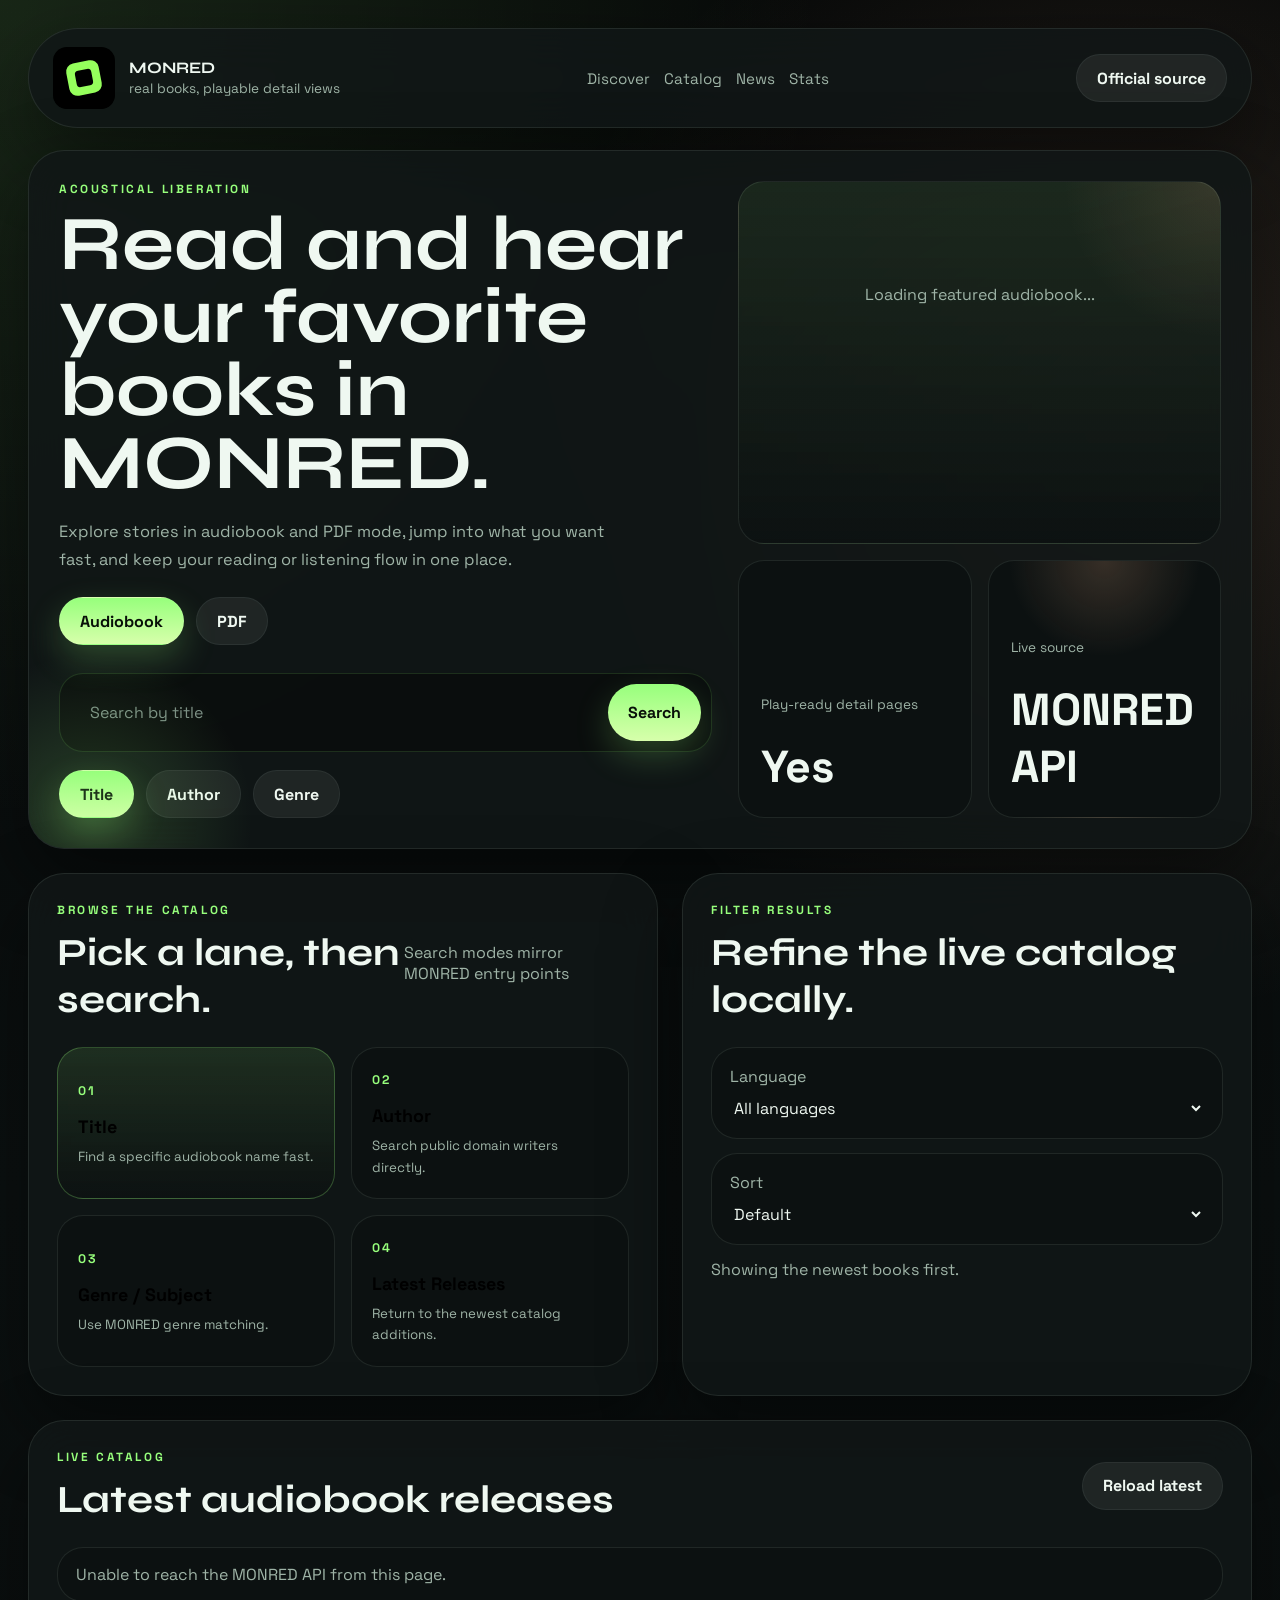
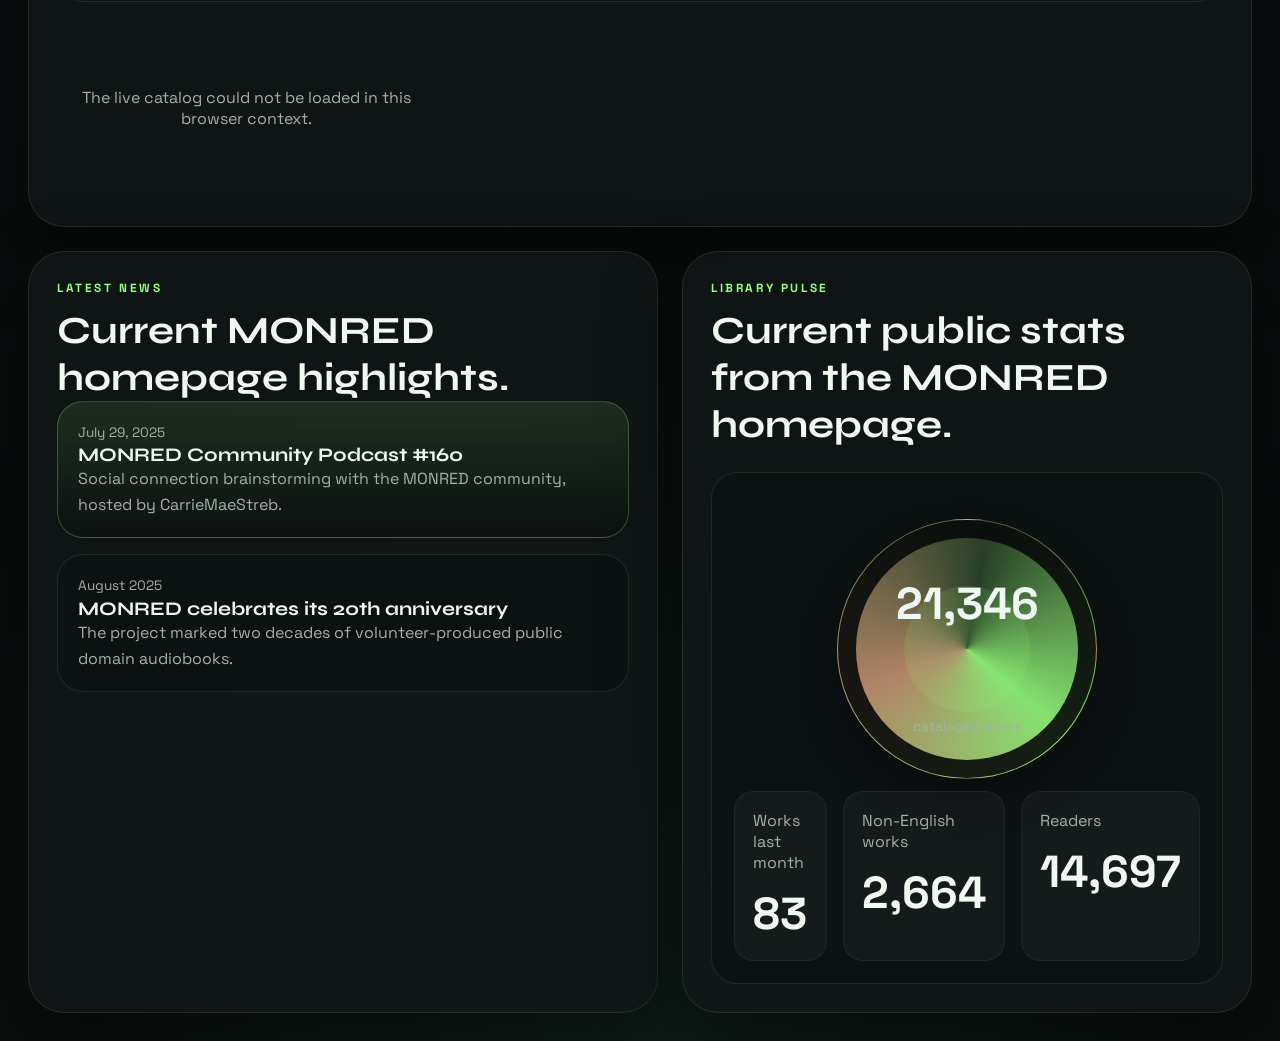
==== MONRED-live.html @ e0dd84db "Add files via upload" ====
<!DOCTYPE html>
<html lang="en">
  <head>
    <meta charset="UTF-8" />
    <meta name="viewport" content="width=device-width, initial-scale=1.0" />
    <title>MONRED</title>
    <meta
      name="description"
      content="A live MONRED web UI with real catalog search, book details, and playable embeds."
    />
    <link rel="preconnect" href="https://fonts.googleapis.com" />
    <link rel="preconnect" href="https://fonts.gstatic.com" crossorigin />
    <link
      href="https://fonts.googleapis.com/css2?family=Space+Grotesk:wght@400;500;700&family=Syne:wght@500;700;800&display=swap"
      rel="stylesheet"
    />
    <link rel="icon" type="image/x-icon" href="./favicon.ico" />
    <link rel="icon" type="image/svg+xml" href="./favicon.svg" />
    <link rel="icon" type="image/png" sizes="96x96" href="./favicon-96x96.png" />
    <link rel="apple-touch-icon" sizes="180x180" href="./apple-touch-icon.png" />
    <link rel="manifest" href="./site.webmanifest" />
    <link rel="stylesheet" href="./MONRED-live.css" />
  </head>
  <body>
    <div class="page-shell">
      <header class="topbar">
        <a class="brand" href="#hero" aria-label="MONRED home">
          <span class="brand-mark">
            <img src="./MONRED-logo.svg" alt="MONRED logo" />
          </span>
          <span>
            <strong>MONRED</strong>
            <small>real books, playable detail views</small>
          </span>
        </a>

        <nav class="main-nav" aria-label="Primary">
          <a href="#discover">Discover</a>
          <a href="#results">Catalog</a>
          <a href="#news">News</a>
          <a href="#stats">Stats</a>
        </nav>

        <div class="topbar-actions">
          <a class="ghost-button" href="https://librivox.org/" target="_blank" rel="noreferrer"
            >Official source</a
          >
        </div>
      </header>

      <main class="app">
        <section class="hero-panel" id="hero">
          <div class="hero-copy">
            <p class="eyebrow">Acoustical Liberation</p>
            <h1>Read and hear your favorite books in MONRED.</h1>
            <p class="hero-text">
              Explore stories in audiobook and PDF mode, jump into what you want fast,
              and keep your reading or listening flow in one place.
            </p>

            <!-- PDF mode toggle -->
            <div class="mode-switcher" id="contentModes" aria-label="Content mode">
              <button class="pill active" data-content-mode="audiobook" type="button">
                Audiobook
              </button>
              <button class="pill" data-content-mode="pdf" type="button">PDF</button>
            </div>

            <!-- PDF search interface -->
            <div class="pdf-search-shell" id="pdfSearchShell" hidden>
              <p class="hero-text pdf-hero-text">
                Search Internet Archive texts and open matching PDFs directly in Readest.
              </p>

              <form class="search-bar" id="pdfSearchForm" role="search">
                <label class="sr-only" for="pdfSearchInput">Search Internet Archive PDFs</label>
                <input
                  id="pdfSearchInput"
                  type="search"
                  placeholder="Search PDF titles"
                  autocomplete="off"
                />
                <button class="primary-button" type="submit">Submit</button>
              </form>

              <div class="filter-pills" id="pdfSearchModes">
                <button class="pill active" data-pdf-mode="title" type="button">Title</button>
                <button class="pill" data-pdf-mode="author" type="button">Author</button>
                <button class="pill" data-pdf-mode="subject" type="button">Subject</button>
              </div>
            </div>

            <form class="search-bar" id="searchForm" role="search">
              <label class="sr-only" for="searchInput">Search MONRED</label>
              <input
                id="searchInput"
                type="search"
                placeholder="Search by title"
                autocomplete="off"
              />
              <button class="primary-button" type="submit">Search</button>
            </form>

            <div class="filter-pills" id="searchModes">
              <button class="pill active" data-mode="title" type="button">Title</button>
              <button class="pill" data-mode="author" type="button">Author</button>
              <button class="pill" data-mode="genre" type="button">Genre</button>
            </div>
          </div>

          <div class="hero-stage">
            <article class="stage-card stage-player" id="featuredCard">
              <div class="loading-state">Loading featured audiobook...</div>
            </article>
            <article class="stage-card mini-stat">
              <p>Play-ready detail pages</p>
              <strong>Yes</strong>
            </article>
            <article class="stage-card mini-stat accent-card">
              <p>Live source</p>
              <strong>MONRED API</strong>
            </article>
          </div>
        </section>

        <section class="dashboard-grid" id="discover">
          <article class="panel">
            <div class="panel-header">
              <div>
                <p class="eyebrow">Browse The Catalog</p>
                <h2>Pick a lane, then search.</h2>
              </div>
              <span class="panel-caption">Search modes mirror MONRED entry points</span>
            </div>

            <div class="browse-grid" id="browseModes">
              <button class="browse-card active" data-mode="title" type="button">
                <span class="browse-key">01</span>
                <strong>Title</strong>
                <small>Find a specific audiobook name fast.</small>
              </button>
              <button class="browse-card" data-mode="author" type="button">
                <span class="browse-key">02</span>
                <strong>Author</strong>
                <small>Search public domain writers directly.</small>
              </button>
              <button class="browse-card" data-mode="genre" type="button">
                <span class="browse-key">03</span>
                <strong>Genre / Subject</strong>
                <small>Use MONRED genre matching.</small>
              </button>
              <button class="browse-card" data-mode="latest" type="button">
                <span class="browse-key">04</span>
                <strong>Latest Releases</strong>
                <small>Return to the newest catalog additions.</small>
              </button>
            </div>
          </article>

          <article class="panel">
            <div class="panel-header">
              <div>
                <p class="eyebrow">Filter Results</p>
                <h2>Refine the live catalog locally.</h2>
              </div>
            </div>

            <div class="control-stack">
              <label class="control-field">
                <span>Language</span>
                <select id="languageFilter">
                  <option value="all">All languages</option>
                </select>
              </label>
              <label class="control-field">
                <span>Sort</span>
                <select id="sortFilter">
                  <option value="default">Default</option>
                  <option value="title-asc">Title A-Z</option>
                  <option value="title-desc">Title Z-A</option>
                  <option value="duration-desc">Longest first</option>
                </select>
              </label>
              <div class="meta-note" id="resultMeta">
                Showing the newest books first.
              </div>
            </div>
          </article>
        </section>

        <section class="panel releases-panel" id="results">
          <div class="panel-header">
            <div>
              <p class="eyebrow">Live Catalog</p>
              <h2 id="resultsHeading">Latest audiobook releases</h2>
            </div>
            <button class="ghost-button" id="loadLatestButton" type="button">
              Reload latest
            </button>
          </div>

          <div class="status-banner" id="statusBanner">Loading catalog...</div>
          <div class="release-grid" id="resultsGrid"></div>
        </section>

        <!-- PDF results section -->
        <section class="panel releases-panel pdf-results-panel" id="pdfResults" hidden>
          <div class="panel-header">
            <div>
              <p class="eyebrow">Internet Archive Texts</p>
              <h2 id="pdfResultsHeading">Search PDF-ready public domain texts</h2>
            </div>
          </div>

          <div class="status-banner" id="pdfStatusBanner">Search for a title, author, or subject.</div>
          <div class="release-grid" id="pdfResultsGrid"></div>
        </section>

        <section class="community-grid">
          <article class="panel" id="news">
            <div class="panel-header">
              <div>
                <p class="eyebrow">Latest News</p>
                <h2>Current MONRED homepage highlights.</h2>
              </div>
            </div>

            <div class="news-stack">
              <article class="news-card active">
                <p class="news-date">July 29, 2025</p>
                <h3>MONRED Community Podcast #160</h3>
                <p>
                  Social connection brainstorming with the MONRED community, hosted by
                  CarrieMaeStreb.
                </p>
              </article>
              <article class="news-card">
                <p class="news-date">August 2025</p>
                <h3>MONRED celebrates its 20th anniversary</h3>
                <p>
                  The project marked two decades of volunteer-produced public domain
                  audiobooks.
                </p>
              </article>
            </div>
          </article>

          <article class="panel">
            <div class="panel-header">
              <div>
                <p class="eyebrow">Library Pulse</p>
                <h2>Current public stats from the MONRED homepage.</h2>
              </div>
            </div>

            <div class="spotlight-card">
              <div class="ring-wrap">
                <div class="ring">
                  <strong>21,346</strong>
                  <span>cataloged works</span>
                </div>
              </div>
              <div class="spotlight-stats" id="stats">
                <div>
                  <span>Works last month</span>
                  <strong>83</strong>
                </div>
                <div>
                  <span>Non-English works</span>
                  <strong>2,664</strong>
                </div>
                <div>
                  <span>Readers</span>
                  <strong>14,697</strong>
                </div>
              </div>
            </div>
          </article>
        </section>
      </main>
    </div>

    <script src="./MONRED-live.js"></script>
    <script src="./MONRED-pdf.js"></script>
  </body>
</html>
---- MONRED-live.css ----
:root {
  --line: rgba(208, 229, 216, 0.1);
  --text: #eff8f1;
  --muted: #9fb4a7;
  --accent: #97ff7c;
  --shadow: 0 30px 80px rgba(0, 0, 0, 0.45);
  --radius-xl: 36px;
  --radius-lg: 26px;
  --radius-md: 20px;
  --container: 1240px;
}

* {
  box-sizing: border-box;
}

html {
  scroll-behavior: smooth;
}

body {
  margin: 0;
  min-height: 100vh;
  font-family: "Space Grotesk", "Segoe UI Variable", sans-serif;
  color: var(--text);
  background:
    radial-gradient(circle at top left, rgba(151, 255, 124, 0.12), transparent 28%),
    radial-gradient(circle at 88% 16%, rgba(247, 181, 138, 0.14), transparent 24%),
    radial-gradient(circle at bottom, rgba(85, 255, 172, 0.08), transparent 30%),
    linear-gradient(180deg, #070909 0%, #0b1010 45%, #090b0b 100%);
}

a {
  color: inherit;
  text-decoration: none;
}

button,
input,
select {
  font: inherit;
}

button {
  cursor: pointer;
  border: 0;
}

input,
select {
  border: 0;
  outline: 0;
}

.sr-only {
  position: absolute;
  width: 1px;
  height: 1px;
  padding: 0;
  margin: -1px;
  overflow: hidden;
  clip: rect(0, 0, 0, 0);
  white-space: nowrap;
  border: 0;
}

.page-shell {
  min-height: 100vh;
  padding: 28px;
}

.topbar,
.app {
  width: min(100%, var(--container));
  margin: 0 auto;
}

.topbar,
.hero-panel,
.panel {
  border: 1px solid var(--line);
  background: rgba(17, 23, 23, 0.84);
  box-shadow: var(--shadow);
  backdrop-filter: blur(22px);
}

.topbar {
  display: flex;
  align-items: center;
  justify-content: space-between;
  gap: 20px;
  margin-bottom: 22px;
  padding: 18px 24px;
  border-radius: 999px;
}

.brand {
  display: inline-flex;
  align-items: center;
  gap: 14px;
}

.brand-mark {
  display: block;
  width: 62px;
  flex: 0 0 62px;
}

.brand-mark img {
  display: block;
  width: 100%;
  aspect-ratio: 1 / 1;
  height: auto;
  object-fit: contain;
  padding: 4px;
  box-sizing: border-box;
  background: #000;
  border-radius: 14px;
}

.brand strong,
.panel-header h2,
.hero-copy h1,
.stage-player h2,
.release-card h3,
.news-card h3,
.detail-copy h1 {
  font-family: "Syne", "Segoe UI Variable", sans-serif;
}

.brand strong {
  display: block;
  font-size: 1rem;
}

.brand small,
.hero-text,
.panel-caption,
.release-author,
.release-meta,
.news-card p,
.stage-author,
.stage-meta,
.spotlight-stats span,
.browse-card small,
.cta-card p,
.mini-stat p,
.ring span,
.news-date,
.meta-note,
.control-field span,
.detail-description,
.detail-meta span {
  color: var(--muted);
}

.brand small,
.mini-stat p,
.ring span,
.news-date {
  font-size: 0.85rem;
}

.main-nav,
.topbar-actions,
.hero-actions,
.stage-topline,
.stage-meta,
.panel-header,
.spotlight-stats,
.detail-actions,
.detail-meta {
  display: flex;
  align-items: center;
}

.main-nav,
.topbar-actions,
.hero-actions,
.stage-topline,
.stage-meta,
.detail-actions,
.detail-meta {
  gap: 14px;
}

.main-nav a {
  color: var(--muted);
  font-size: 0.95rem;
}

.app {
  display: grid;
  gap: 24px;
}

.hero-panel,
.panel {
  border-radius: var(--radius-xl);
}

.hero-panel {
  display: grid;
  grid-template-columns: 1.15fr 0.85fr;
  gap: 26px;
  padding: 30px;
  overflow: hidden;
  position: relative;
}

.hero-panel::before {
  content: "";
  position: absolute;
  inset: auto auto -140px -110px;
  width: 340px;
  height: 340px;
  border-radius: 50%;
  background: radial-gradient(circle, rgba(151, 255, 124, 0.18), transparent 68%);
  pointer-events: none;
}

.eyebrow {
  margin: 0 0 12px;
  letter-spacing: 0.22em;
  text-transform: uppercase;
  color: var(--accent);
  font-size: 0.74rem;
  font-weight: 700;
}

.hero-copy h1,
.detail-copy h1 {
  margin: 0;
  font-size: clamp(3rem, 6vw, 5.2rem);
  line-height: 0.95;
}

.hero-copy h1 {
  max-width: 11ch;
}

.hero-text {
  max-width: 56ch;
  margin: 18px 0 0;
  font-size: 1.02rem;
  line-height: 1.7;
}

.search-bar {
  display: grid;
  grid-template-columns: 1fr auto;
  gap: 12px;
  margin-top: 28px;
  padding: 10px;
  border: 1px solid rgba(151, 255, 124, 0.14);
  border-radius: 24px;
  background: rgba(8, 11, 11, 0.64);
}

.search-bar input {
  min-width: 0;
  padding: 18px 20px;
  color: var(--text);
  background: transparent;
}

.search-bar input::placeholder {
  color: #7c8f85;
}

.filter-pills,
.hero-actions {
  display: flex;
  gap: 12px;
  margin-top: 18px;
  flex-wrap: wrap;
}

.pill,
.ghost-button,
.primary-button,
.chip {
  min-height: 48px;
  padding: 0 20px;
  border-radius: 999px;
  font-weight: 700;
}

.ghost-button,
.primary-button,
.card-link,
.pill {
  display: inline-flex;
  align-items: center;
  justify-content: center;
  text-align: center;
}

.pill,
.ghost-button {
  color: var(--text);
  background: rgba(239, 248, 241, 0.07);
  border: 1px solid rgba(239, 248, 241, 0.06);
}

.pill.active,
.primary-button,
.chip {
  color: #081008;
  background: linear-gradient(180deg, var(--accent), #d7ffab);
  box-shadow: 0 14px 34px rgba(151, 255, 124, 0.22);
}

.chip {
  display: inline-flex;
  align-items: center;
  justify-content: center;
  min-height: 34px;
  padding: 0 14px;
  font-size: 0.8rem;
}

.chip-muted {
  color: var(--text);
  background: rgba(239, 248, 241, 0.08);
  box-shadow: none;
}

.text-link {
  font-weight: 700;
}

.hero-stage,
.browse-grid,
.release-grid,
.community-grid,
.dashboard-grid,
.news-stack {
  display: grid;
  gap: 16px;
}

.hero-stage {
  grid-template-columns: repeat(2, minmax(0, 1fr));
}

.dashboard-grid,
.community-grid {
  grid-template-columns: 1.05fr 0.95fr;
  gap: 24px;
}

.panel {
  padding: 28px;
}

.panel-header {
  justify-content: space-between;
}

.panel-header h2 {
  margin: 6px 0 0;
  font-size: clamp(1.5rem, 3vw, 2.5rem);
}

.stage-card,
.browse-card,
.release-card,
.news-card,
.spotlight-card,
.control-field,
.status-banner,
.player-shell,
.chapter-list,
.chapter-item,
.cover-frame,
.version-panel,
.version-item,
.result-group-card {
  border: 1px solid var(--line);
  border-radius: var(--radius-lg);
  background: rgba(13, 18, 18, 0.92);
}

.stage-card,
.release-card,
.news-card,
.spotlight-card {
  padding: 22px;
}

.loading-state,
.empty-state {
  display: grid;
  place-items: center;
  min-height: 180px;
  color: var(--muted);
  text-align: center;
}

.browse-grid {
  grid-template-columns: repeat(2, minmax(0, 1fr));
  margin-top: 24px;
}

.browse-card,
.release-card,
.news-card {
  padding: 20px;
  text-align: left;
  transition:
    transform 0.2s ease,
    border-color 0.2s ease,
    background 0.2s ease;
}

.browse-card:hover,
.release-card:hover,
.news-card:hover {
  transform: translateY(-4px);
  border-color: rgba(151, 255, 124, 0.22);
}

.browse-card.active,
.news-card.active,
.release-card.featured-release {
  background: linear-gradient(180deg, rgba(151, 255, 124, 0.11), rgba(13, 18, 18, 0.94));
  border-color: rgba(151, 255, 124, 0.26);
}

.browse-key,
.release-badge {
  display: inline-flex;
  margin-bottom: 16px;
  color: var(--accent);
  font-size: 0.78rem;
  font-weight: 700;
  letter-spacing: 0.18em;
  text-transform: uppercase;
}

.browse-card strong {
  display: block;
  font-size: 1.12rem;
}

.browse-card small {
  display: block;
  margin-top: 8px;
  line-height: 1.6;
}

.stage-player {
  grid-column: 1 / -1;
  min-height: 320px;
  background:
    radial-gradient(circle at top right, rgba(247, 181, 138, 0.12), transparent 26%),
    linear-gradient(180deg, rgba(151, 255, 124, 0.08), rgba(13, 18, 18, 0.96));
}

.stage-topline {
  justify-content: space-between;
}

.stage-player h2 {
  margin: 22px 0 6px;
  font-size: clamp(2rem, 4vw, 3rem);
}

.feature-layout {
  display: grid;
  grid-template-columns: 140px 1fr;
  gap: 20px;
  align-items: start;
}

.cover-frame {
  overflow: hidden;
  aspect-ratio: 1 / 1;
}

.cover-frame img {
  display: block;
  width: 100%;
  height: 100%;
  object-fit: cover;
}

.stage-author {
  margin: 0 0 28px;
}

.waveform {
  display: grid;
  grid-template-columns: repeat(12, 1fr);
  align-items: end;
  gap: 8px;
  min-height: 110px;
}

.waveform span {
  height: 22px;
  border-radius: 999px;
  background: linear-gradient(180deg, rgba(151, 255, 124, 0.95), rgba(74, 191, 99, 0.48));
  transform-origin: bottom center;
  animation: equalize 1.8s ease-in-out infinite;
}

.waveform span:nth-child(2n) {
  animation-duration: 2.2s;
}

.waveform span:nth-child(3n) {
  animation-duration: 1.4s;
}

.mini-stat {
  display: grid;
  align-content: end;
  min-height: 150px;
}

.mini-stat strong,
.spotlight-stats strong,
.ring strong {
  margin-top: 12px;
  font-size: clamp(1.8rem, 4vw, 2.8rem);
}

.accent-card {
  background:
    radial-gradient(circle at top, rgba(247, 181, 138, 0.18), transparent 34%),
    rgba(13, 18, 18, 0.96);
}

.control-stack {
  display: grid;
  gap: 14px;
  margin-top: 24px;
}

.control-field {
  padding: 18px;
}

.control-field span {
  display: block;
  margin-bottom: 10px;
}

.control-field select {
  width: 100%;
  background: transparent;
  color: var(--text);
}

.status-banner {
  margin-top: 24px;
  padding: 16px 18px;
  color: var(--muted);
}

.releases-panel .release-grid {
  grid-template-columns: repeat(3, minmax(0, 1fr));
  margin-top: 16px;
}

.result-group-card {
  padding: 22px;
  display: grid;
  gap: 14px;
}

.result-topline {
  display: flex;
  justify-content: space-between;
  gap: 12px;
  align-items: start;
}

.result-group-card h3 {
  margin: 0;
  font-size: 1.35rem;
}

.result-summary {
  margin: 0;
  color: var(--muted);
  line-height: 1.6;
}

.version-preview-list,
.version-list {
  display: grid;
  gap: 12px;
}

.version-preview {
  padding: 14px 16px;
  border-radius: 18px;
  background: rgba(239, 248, 241, 0.04);
  border: 1px solid rgba(239, 248, 241, 0.05);
}

.version-preview strong,
.version-preview span,
.version-item strong,
.version-item span {
  display: block;
}

.version-preview strong,
.version-item strong {
  margin-bottom: 6px;
}

.release-card {
  display: grid;
  align-content: start;
  gap: 10px;
}

.reader-label,
.version-label,
.chapter-meta {
  color: var(--muted);
  font-size: 0.88rem;
  line-height: 1.5;
}

.release-card h3,
.news-card h3 {
  margin: 0;
  font-size: 1.2rem;
  line-height: 1.2;
}

.release-author,
.release-meta,
.news-card p {
  margin: 0;
  line-height: 1.6;
}

.card-actions {
  display: flex;
  gap: 10px;
  margin-top: 8px;
  flex-wrap: wrap;
}

.card-link {
  display: inline-flex;
  align-items: center;
  min-height: 42px;
  padding: 0 16px;
  border-radius: 999px;
  background: rgba(239, 248, 241, 0.07);
  font-weight: 700;
}

.card-link.primary {
  color: #081008;
  background: linear-gradient(180deg, var(--accent), #d7ffab);
}

.spotlight-card {
  margin-top: 24px;
}

.ring-wrap {
  display: grid;
  place-items: center;
  padding: 24px 0 12px;
}

.ring {
  display: grid;
  place-items: center;
  width: min(100%, 260px);
  aspect-ratio: 1;
  border-radius: 50%;
  border: 1px solid rgba(151, 255, 124, 0.18);
  background:
    radial-gradient(circle at center, rgba(151, 255, 124, 0.12) 0 34%, transparent 35%),
    conic-gradient(
      from 130deg,
      rgba(151, 255, 124, 0.88),
      rgba(247, 181, 138, 0.7),
      rgba(151, 255, 124, 0.2),
      rgba(151, 255, 124, 0.88)
    );
  box-shadow:
    inset 0 0 0 18px rgba(8, 11, 11, 0.9),
    0 20px 40px rgba(0, 0, 0, 0.28);
  text-align: center;
}

.spotlight-stats {
  justify-content: space-between;
  align-items: stretch;
  gap: 16px;
}

.spotlight-stats div {
  flex: 1;
  padding: 18px;
  border-radius: var(--radius-md);
  background: rgba(239, 248, 241, 0.04);
  border: 1px solid rgba(239, 248, 241, 0.05);
}

.spotlight-stats span,
.spotlight-stats strong {
  display: block;
}

.detail-body .topbar {
  justify-content: flex-start;
}

.detail-app {
  max-width: 1280px;
}

.detail-hero {
  grid-template-columns: 0.95fr 1.05fr;
}

.detail-description {
  margin-top: 18px;
  line-height: 1.8;
}

.detail-meta {
  margin-top: 18px;
  flex-wrap: wrap;
}

.detail-actions {
  margin-top: 24px;
  flex-wrap: wrap;
}

.detail-layout {
  display: grid;
  grid-template-columns: minmax(0, 1fr);
  gap: 20px;
}

.detail-section,
.detail-copy,
.detail-player {
  min-width: 0;
  width: 100%;
}

.detail-cover {
  width: min(100%, 280px);
  overflow: hidden;
  border-radius: 28px;
}

.detail-cover img {
  display: block;
  width: 100%;
  height: auto;
}

.detail-header {
  display: grid;
  gap: 18px;
  margin-bottom: 18px;
}

.detail-book-top {
  display: flex;
  gap: 20px;
  align-items: start;
}

.detail-title-block {
  min-width: 0;
  display: grid;
  gap: 12px;
}

.detail-player {
  display: grid;
  gap: 18px;
  min-width: 0;
}

.version-panel {
  padding: 18px;
  width: 100%;
  overflow: hidden;
}

.version-panel h3 {
  margin: 0 0 12px;
}

.version-item {
  width: 100%;
  padding: 14px 16px;
  text-align: left;
}

.version-item.active {
  border-color: rgba(151, 255, 124, 0.28);
  background: linear-gradient(180deg, rgba(151, 255, 124, 0.12), rgba(13, 18, 18, 0.96));
}

.version-item small {
  display: block;
  margin-top: 6px;
  color: var(--muted);
  line-height: 1.5;
}

.player-shell {
  padding: 18px;
  display: grid;
  gap: 16px;
  min-width: 0;
  width: 100%;
  overflow: hidden;
}

.player-controls {
  display: flex;
  align-items: center;
  gap: 16px;
}

.player-button {
  min-width: 120px;
}

.player-progress {
  flex: 1;
  display: grid;
  gap: 10px;
}

.player-progress input[type="range"] {
  width: 100%;
  margin: 0;
  accent-color: var(--accent);
}

.player-times {
  display: flex;
  justify-content: space-between;
  gap: 12px;
  color: var(--muted);
  font-size: 0.88rem;
}

.player-header {
  display: grid;
  gap: 8px;
  padding-bottom: 4px;
  border-bottom: 1px solid rgba(239, 248, 241, 0.08);
}

.player-shell iframe,
.player-shell audio {
  width: 100%;
}

#chapterAudio {
  display: none;
}

.player-shell iframe {
  min-height: 420px;
  border: 0;
  border-radius: 20px;
  background: #000;
}

.player-shell audio {
  margin-bottom: 16px;
}

.chapter-controls {
  display: flex;
  gap: 10px;
  flex-wrap: wrap;
}

.current-chapter-panel {
  padding: 18px;
}

.chapter-list {
  padding: 18px;
}

.chapter-list-scroll {
  display: grid;
  gap: 10px;
  max-height: 520px;
  overflow: auto;
  min-width: 0;
  padding-right: 4px;
}

.chapter-item {
  display: grid;
  grid-template-columns: minmax(0, 1fr) auto;
  gap: 12px;
  align-items: center;
  width: 100%;
  padding: 14px 16px;
  text-align: left;
  overflow: hidden;
}

.chapter-item.active {
  border-color: rgba(151, 255, 124, 0.28);
  background: linear-gradient(180deg, rgba(151, 255, 124, 0.12), rgba(13, 18, 18, 0.96));
}

.chapter-item strong,
.chapter-item span,
.chapter-main,
.chapter-side {
  display: block;
  max-width: 100%;
}

.chapter-item strong {
  margin-bottom: 6px;
  overflow-wrap: anywhere;
}

.chapter-main {
  min-width: 0;
}

.chapter-side {
  text-align: right;
  color: var(--muted);
  font-size: 0.86rem;
  white-space: nowrap;
}

.chapter-item span,
.chapter-meta,
.detail-meta span,
.detail-description,
.result-summary,
.reader-label,
.version-label {
  overflow-wrap: anywhere;
}

#currentChapterTitle {
  margin: 0;
  font-size: 1.2rem;
  line-height: 1.35;
  overflow-wrap: anywhere;
}

#currentChapterMeta {
  margin: 0;
}

.detail-description {
  margin: 0;
  padding: 18px 20px;
  border-radius: 24px;
  background: rgba(239, 248, 241, 0.04);
  border: 1px solid rgba(239, 248, 241, 0.05);
  line-height: 1.75;
}

.detail-meta-grid {
  display: grid;
  grid-template-columns: repeat(2, minmax(0, 1fr));
  gap: 12px;
}

.detail-stat {
  padding: 14px 16px;
  border-radius: 18px;
  background: rgba(239, 248, 241, 0.04);
  border: 1px solid rgba(239, 248, 241, 0.05);
}

.detail-stat strong,
.detail-stat span {
  display: block;
}

.detail-stat strong {
  margin-bottom: 6px;
}

.topbar a:focus-visible,
.ghost-button:focus-visible,
.primary-button:focus-visible,
.browse-card:focus-visible,
.text-link:focus-visible,
.search-bar input:focus-visible,
.pill:focus-visible,
.card-link:focus-visible,
.control-field select:focus-visible {
  outline: 3px solid rgba(151, 255, 124, 0.32);
  outline-offset: 3px;
}

@keyframes equalize {
  0%,
  100% {
    transform: scaleY(0.35);
  }

  50% {
    transform: scaleY(1.65);
  }
}

@media (max-width: 1080px) {
  .hero-panel,
  .detail-hero,
  .detail-layout,
  .dashboard-grid,
  .community-grid,
  .releases-panel .release-grid {
    grid-template-columns: 1fr;
  }

  .hero-copy h1 {
    max-width: none;
  }
}

@media (max-width: 760px) {
  .page-shell {
    padding: 16px;
  }

  .topbar {
    padding: 18px;
    border-radius: 28px;
    flex-direction: column;
    align-items: stretch;
  }

  .main-nav,
  .topbar-actions,
  .spotlight-stats,
  .hero-actions,
  .detail-actions,
  .detail-meta {
    flex-wrap: wrap;
  }

  .search-bar,
  .browse-grid,
  .hero-stage,
  .releases-panel .release-grid {
    grid-template-columns: 1fr;
  }

  .feature-layout {
    grid-template-columns: 1fr;
  }

  .hero-panel,
  .panel {
    padding: 22px;
  }

  .player-shell iframe {
    min-height: 320px;
  }

  .player-controls {
    flex-direction: column;
    align-items: stretch;
  }

  .detail-book-top,
  .result-topline {
    flex-direction: column;
  }

  .detail-meta-grid {
    grid-template-columns: 1fr;
  }

  .chapter-item {
    grid-template-columns: 1fr;
  }

  .chapter-side {
    text-align: left;
    white-space: normal;
  }
}

/* PDF mode additions */
.mode-switcher {
  display: flex;
  gap: 12px;
  margin-top: 24px;
  flex-wrap: wrap;
}

.pdf-search-shell {
  margin-top: 18px;
}

.pdf-hero-text {
  margin-top: 0;
}

.pdf-results-panel .release-grid {
  grid-template-columns: repeat(3, minmax(0, 1fr));
  margin-top: 16px;
}

.pdf-release-card {
  min-width: 0;
}

.pdf-description {
  display: -webkit-box;
  overflow: hidden;
  -webkit-box-orient: vertical;
  -webkit-line-clamp: 4;
}

.pdf-open-button {
  justify-content: center;
}

.pdf-open-button[disabled] {
  cursor: wait;
  opacity: 0.72;
}

.pdf-inline-message {
  margin: 2px 0 0;
  color: #f7b58a;
  font-size: 0.9rem;
  line-height: 1.5;
}

body.pdf-mode #searchForm,
body.pdf-mode #searchModes,
body.pdf-mode .hero-stage,
body.pdf-mode #discover,
body.pdf-mode #results,
body.pdf-mode .community-grid,
body.pdf-mode #news,
body.pdf-mode #stats,
body.pdf-mode .main-nav,
body.pdf-mode .topbar-actions {
  display: none !important;
}

@media (max-width: 760px) {
  .pdf-results-panel .release-grid {
    grid-template-columns: 1fr;
  }
}

/* Responsive layout refinements */
img {
  max-width: 100%;
}

.brand,
.panel-header,
.result-topline,
.card-actions,
.player-controls,
.chapter-controls,
.detail-book-top {
  min-width: 0;
}

.brand span:last-child,
.panel-header > div,
.result-topline > div {
  min-width: 0;
}

.brand strong,
.brand small,
.panel-header h2,
.hero-copy h1,
.release-card h3,
.news-card h3,
#currentChapterTitle {
  overflow-wrap: anywhere;
}

@media (max-width: 920px) {
  .topbar {
    border-radius: 34px;
    padding: 18px 20px;
    flex-wrap: wrap;
  }

  .main-nav {
    flex-wrap: wrap;
  }

  .hero-panel,
  .panel {
    padding: 24px;
  }

  .hero-copy h1,
  .detail-copy h1 {
    font-size: clamp(2.5rem, 9vw, 4rem);
  }

  .spotlight-stats {
    flex-wrap: wrap;
  }

  .spotlight-stats div {
    min-width: calc(50% - 8px);
  }
}

@media (max-width: 640px) {
  .page-shell {
    padding: 14px;
  }

  .topbar {
    gap: 16px;
    padding: 16px;
  }

  .brand {
    align-items: center;
    width: 100%;
  }

  .brand-mark {
    width: 52px;
    flex-basis: 52px;
  }

  .main-nav,
  .topbar-actions {
    width: 100%;
    justify-content: flex-start;
  }

  .hero-panel,
  .panel {
    padding: 20px;
    border-radius: 28px;
  }

  .search-bar {
    grid-template-columns: 1fr;
    padding: 8px;
  }

  .search-bar input,
  .primary-button,
  .ghost-button,
  .pill {
    width: 100%;
  }

  .card-actions {
    flex-direction: column;
  }

  .card-link,
  .pdf-open-button {
    width: 100%;
    justify-content: center;
  }

  .mode-switcher,
  .filter-pills {
    display: grid;
    grid-template-columns: 1fr 1fr;
  }

  .mode-switcher .pill,
  .filter-pills .pill {
    width: 100%;
  }

  .spotlight-stats div {
    min-width: 100%;
  }

  .ring {
    width: min(100%, 220px);
  }
}

@media (max-width: 480px) {
  .page-shell {
    padding: 10px;
  }

  .topbar {
    border-radius: 24px;
  }

  .brand {
    gap: 10px;
  }

  .brand strong {
    font-size: 0.94rem;
  }

  .brand small {
    font-size: 0.76rem;
  }

  .brand-mark {
    width: 44px;
    flex-basis: 44px;
  }

  .hero-copy h1,
  .detail-copy h1 {
    font-size: clamp(2rem, 12vw, 3rem);
    line-height: 1;
  }

  .panel-header h2 {
    font-size: clamp(1.3rem, 8vw, 2rem);
  }

  .mode-switcher,
  .filter-pills {
    grid-template-columns: 1fr;
  }

  .browse-grid {
    grid-template-columns: 1fr;
  }

  .stage-card,
  .release-card,
  .news-card,
  .spotlight-card,
  .control-field,
  .status-banner,
  .player-shell,
  .chapter-list,
  .chapter-item,
  .version-panel,
  .version-item,
  .result-group-card {
    border-radius: 22px;
  }

  .stage-card,
  .release-card,
  .news-card,
  .spotlight-card,
  .result-group-card {
    padding: 18px;
  }
}
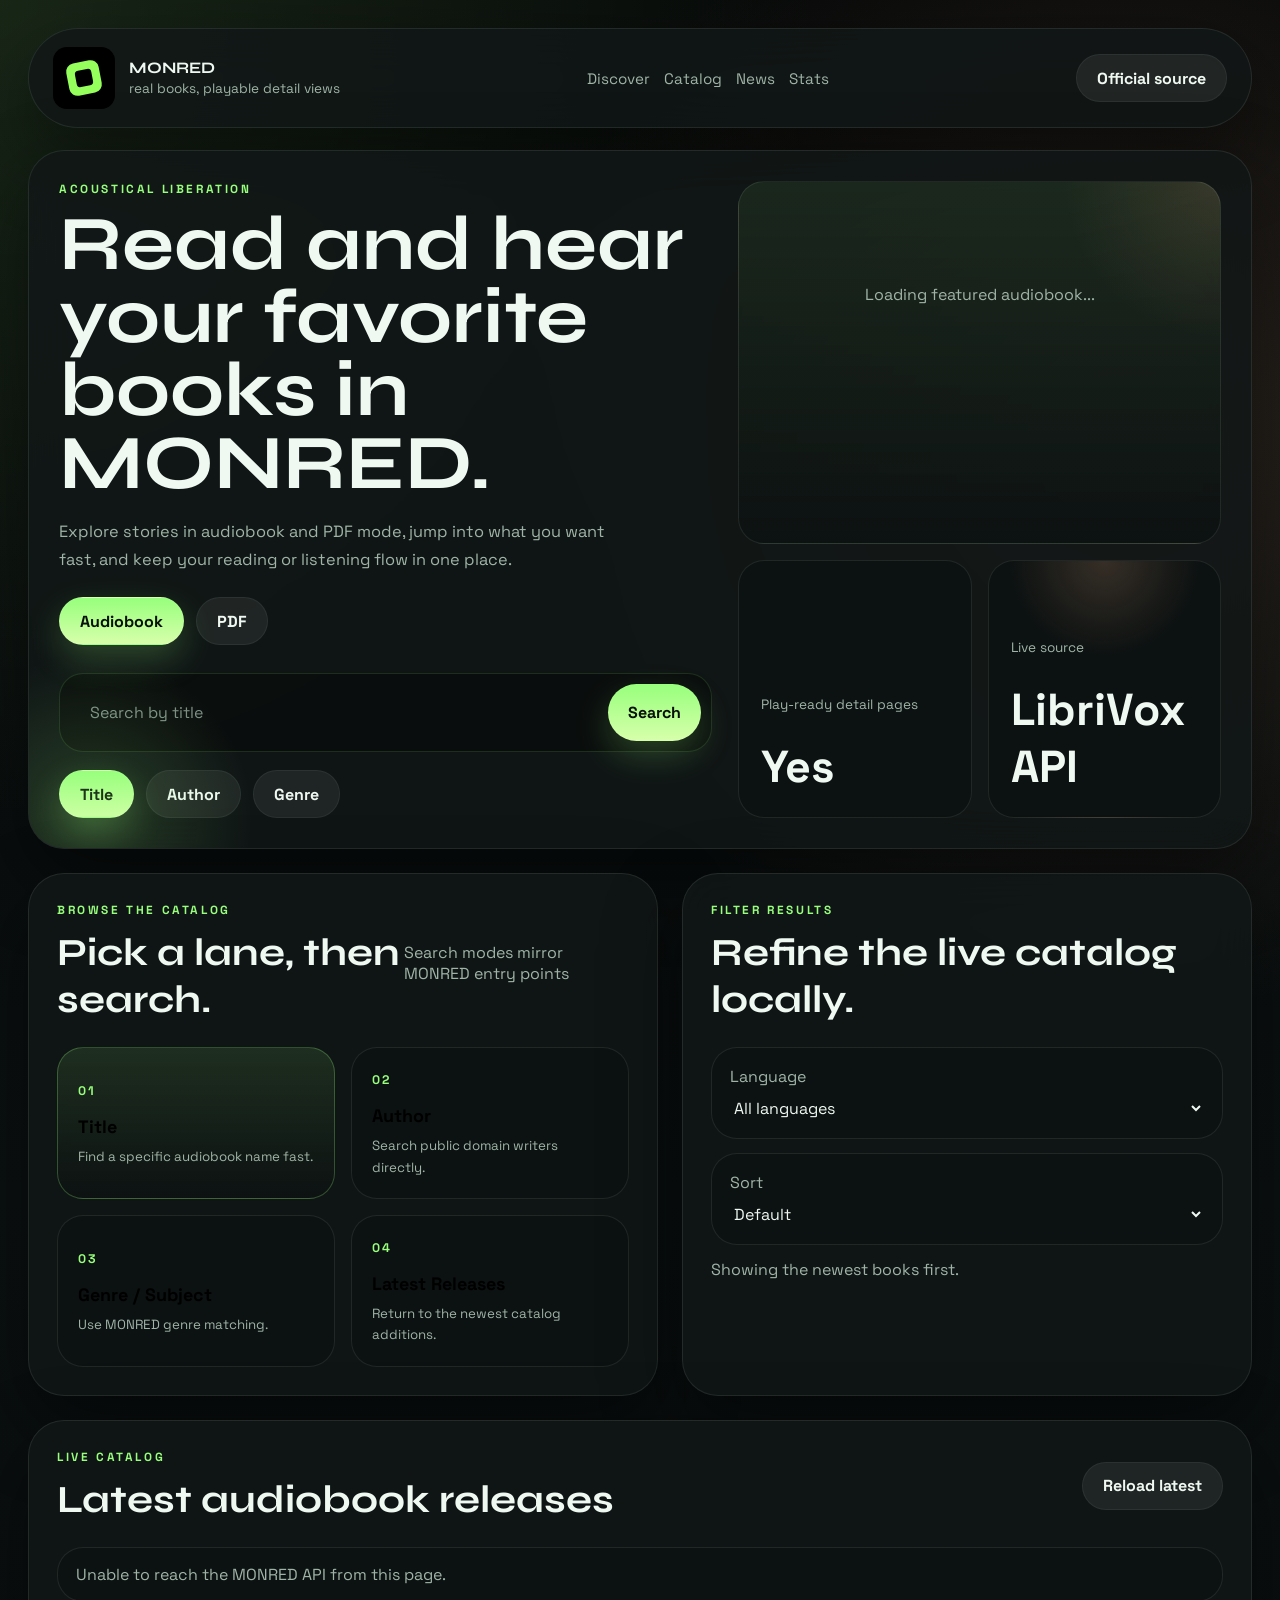
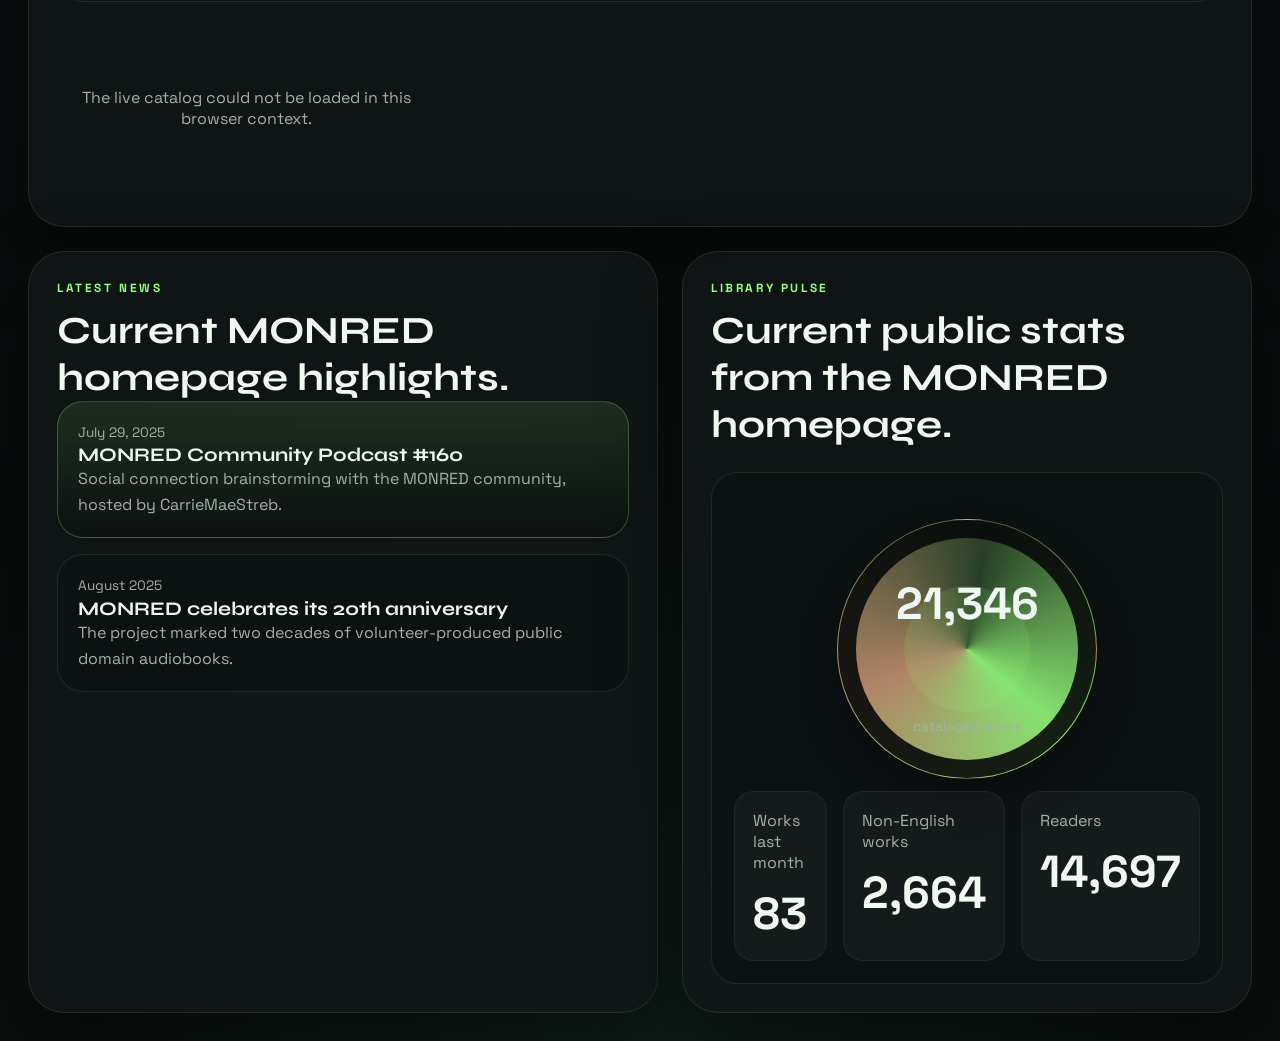
==== commit ebc7b3ab: "Update MONRED-live.html" ====
--- a/MONRED-live.html
+++ b/MONRED-live.html
@@ -118,7 +118,7 @@
             </article>
             <article class="stage-card mini-stat accent-card">
               <p>Live source</p>
-              <strong>MONRED API</strong>
+              <strong>LibriVox API</strong>
             </article>
           </div>
         </section>
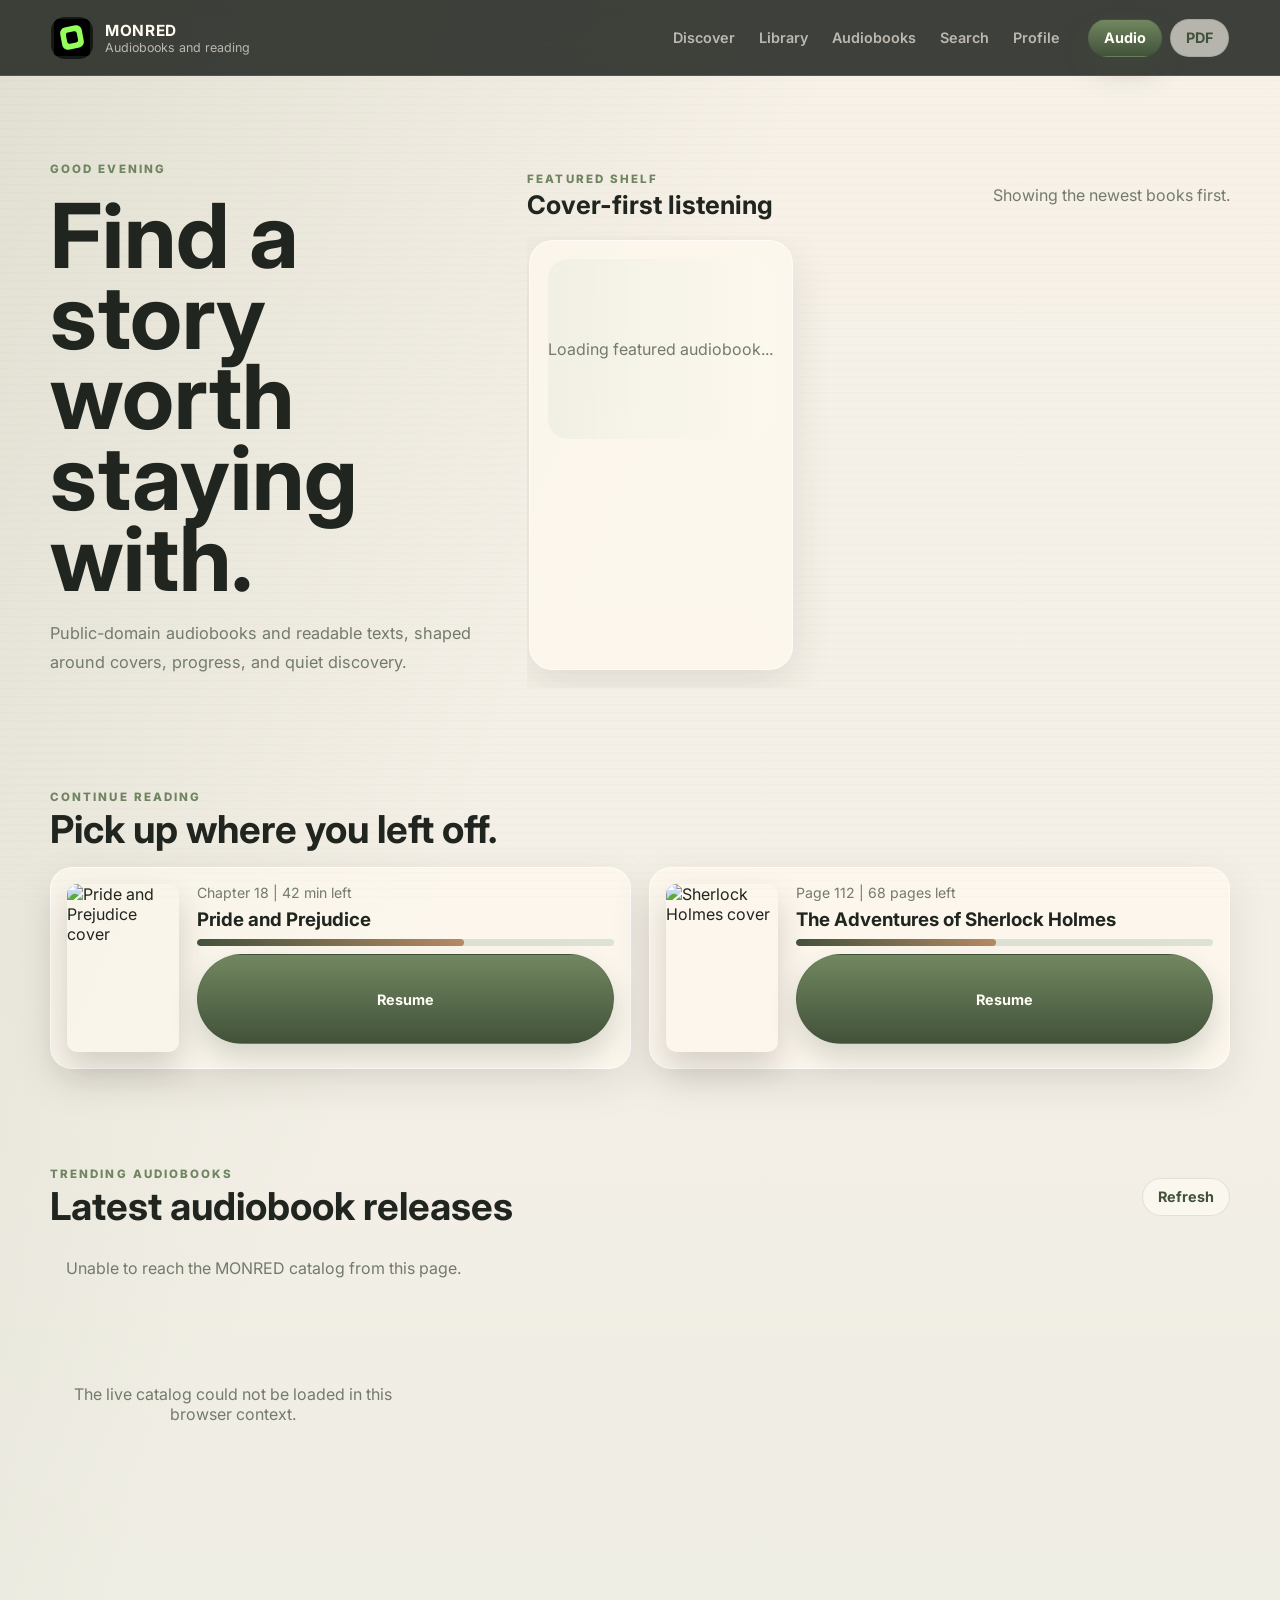
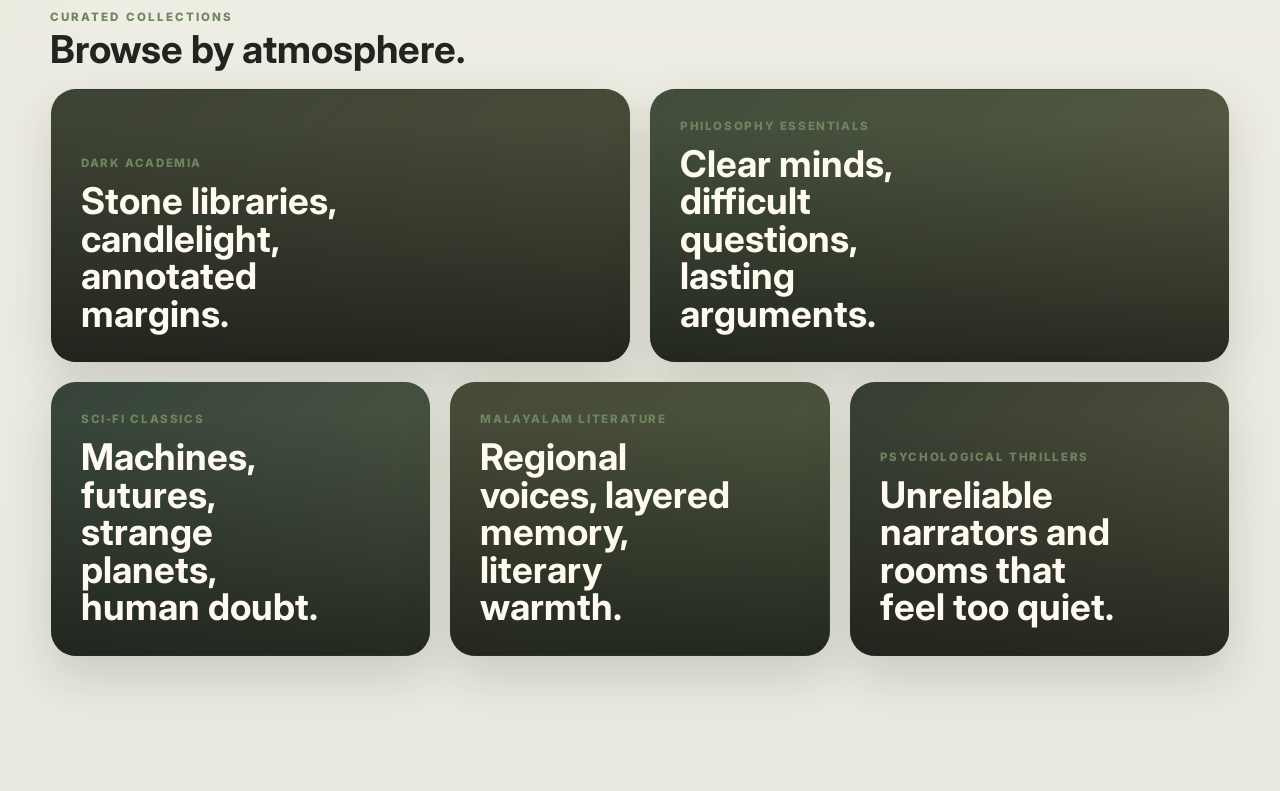
==== commit 8ab02a57: "Add files via upload" ====
--- a/MONRED-live.html
+++ b/MONRED-live.html
@@ -6,12 +6,12 @@
     <title>MONRED</title>
     <meta
       name="description"
-      content="A live MONRED web UI with real catalog search, book details, and playable embeds."
+      content="MONRED is a calm audiobook and PDF reading interface for discovering public-domain books."
     />
     <link rel="preconnect" href="https://fonts.googleapis.com" />
     <link rel="preconnect" href="https://fonts.gstatic.com" crossorigin />
     <link
-      href="https://fonts.googleapis.com/css2?family=Space+Grotesk:wght@400;500;700&family=Syne:wght@500;700;800&display=swap"
+      href="https://fonts.googleapis.com/css2?family=Inter:wght@400;500;600;700;800&display=swap"
       rel="stylesheet"
     />
     <link rel="icon" type="image/x-icon" href="./favicon.ico" />
@@ -20,267 +20,129 @@
     <link rel="apple-touch-icon" sizes="180x180" href="./apple-touch-icon.png" />
     <link rel="manifest" href="./site.webmanifest" />
     <link rel="stylesheet" href="./MONRED-live.css" />
+    <script src="./MONRED-theme.js"></script>
   </head>
   <body>
     <div class="page-shell">
       <header class="topbar">
-        <a class="brand" href="#hero" aria-label="MONRED home">
+        <a class="brand" href="#discover" aria-label="MONRED home">
           <span class="brand-mark">
             <img src="./MONRED-logo.svg" alt="MONRED logo" />
           </span>
           <span>
             <strong>MONRED</strong>
-            <small>real books, playable detail views</small>
+            <small>Audiobooks and reading</small>
           </span>
         </a>
 
         <nav class="main-nav" aria-label="Primary">
-          <a href="#discover">Discover</a>
-          <a href="#results">Catalog</a>
-          <a href="#news">News</a>
-          <a href="#stats">Stats</a>
+          <a href="./MONRED-live.html">Discover</a>
+          <a href="./MONRED-library.html">Library</a>
+          <a href="./MONRED-audiobooks.html">Audiobooks</a>
+          <a href="./MONRED-search.html">Search</a>
+          <a href="./MONRED-profile.html">Profile</a>
         </nav>
 
-        <div class="topbar-actions">
-          <a class="ghost-button" href="https://librivox.org/" target="_blank" rel="noreferrer"
-            >Official source</a
-          >
+        <div class="mode-switcher" id="contentModes" aria-label="Content mode">
+          <button class="pill active" data-content-mode="audiobook" type="button">Audio</button>
+          <button class="pill" data-content-mode="pdf" type="button">PDF</button>
         </div>
       </header>
 
       <main class="app">
-        <section class="hero-panel" id="hero">
-          <div class="hero-copy">
-            <p class="eyebrow">Acoustical Liberation</p>
-            <h1>Read and hear your favorite books in MONRED.</h1>
+        <section class="hero-panel" id="discover">
+          <div class="hero-heading">
+            <p class="eyebrow">Good evening</p>
+            <h1>Find a story worth staying with.</h1>
             <p class="hero-text">
-              Explore stories in audiobook and PDF mode, jump into what you want fast,
-              and keep your reading or listening flow in one place.
+              Public-domain audiobooks and readable texts, shaped around covers, progress,
+              and quiet discovery.
             </p>
+          </div>
 
-            <!-- PDF mode toggle -->
-            <div class="mode-switcher" id="contentModes" aria-label="Content mode">
-              <button class="pill active" data-content-mode="audiobook" type="button">
-                Audiobook
-              </button>
-              <button class="pill" data-content-mode="pdf" type="button">PDF</button>
+          <section class="featured-wrap" aria-label="Featured audiobooks">
+            <div class="section-heading compact">
+              <div>
+                <p class="eyebrow">Featured Shelf</p>
+                <h2>Cover-first listening</h2>
+              </div>
+              <span class="panel-caption" id="resultMeta">Showing the newest books first.</span>
             </div>
+            <div class="featured-rail hero-stage" id="featuredRail">
+              <article class="feature-card" id="featuredCard">
+                <div class="loading-state">Loading featured audiobook...</div>
+              </article>
+            </div>
+          </section>
+        </section>
 
-            <!-- PDF search interface -->
-            <div class="pdf-search-shell" id="pdfSearchShell" hidden>
-              <p class="hero-text pdf-hero-text">
-                Search Internet Archive texts and open matching PDFs directly in Readest.
-              </p>
-
-              <form class="search-bar" id="pdfSearchForm" role="search">
-                <label class="sr-only" for="pdfSearchInput">Search Internet Archive PDFs</label>
-                <input
-                  id="pdfSearchInput"
-                  type="search"
-                  placeholder="Search PDF titles"
-                  autocomplete="off"
-                />
-                <button class="primary-button" type="submit">Submit</button>
-              </form>
-
-              <div class="filter-pills" id="pdfSearchModes">
-                <button class="pill active" data-pdf-mode="title" type="button">Title</button>
-                <button class="pill" data-pdf-mode="author" type="button">Author</button>
-                <button class="pill" data-pdf-mode="subject" type="button">Subject</button>
-              </div>
-            </div>
-
-            <form class="search-bar" id="searchForm" role="search">
-              <label class="sr-only" for="searchInput">Search MONRED</label>
-              <input
-                id="searchInput"
-                type="search"
-                placeholder="Search by title"
-                autocomplete="off"
-              />
-              <button class="primary-button" type="submit">Search</button>
-            </form>
-
-            <div class="filter-pills" id="searchModes">
-              <button class="pill active" data-mode="title" type="button">Title</button>
-              <button class="pill" data-mode="author" type="button">Author</button>
-              <button class="pill" data-mode="genre" type="button">Genre</button>
+        <section class="content-band" id="library">
+          <div class="section-heading">
+            <div>
+              <p class="eyebrow">Continue Reading</p>
+              <h2>Pick up where you left off.</h2>
             </div>
           </div>
-
-          <div class="hero-stage">
-            <article class="stage-card stage-player" id="featuredCard">
-              <div class="loading-state">Loading featured audiobook...</div>
+          <div class="continue-grid">
+            <article class="continue-card">
+              <img src="https://archive.org/services/img/solo_pride_librivox" alt="Pride and Prejudice cover" />
+              <div>
+                <span>Chapter 18 | 42 min left</span>
+                <h3>Pride and Prejudice</h3>
+                <div class="progress-track"><span style="width: 64%"></span></div>
+                <a class="card-link primary" href="./MONRED-audiobooks.html">Resume</a>
+              </div>
             </article>
-            <article class="stage-card mini-stat">
-              <p>Play-ready detail pages</p>
-              <strong>Yes</strong>
-            </article>
-            <article class="stage-card mini-stat accent-card">
-              <p>Live source</p>
-              <strong>LibriVox API</strong>
+            <article class="continue-card">
+              <img src="https://archive.org/services/img/adventuressherlockholmes_v4_1501_librivox" alt="Sherlock Holmes cover" />
+              <div>
+                <span>Page 112 | 68 pages left</span>
+                <h3>The Adventures of Sherlock Holmes</h3>
+                <div class="progress-track"><span style="width: 48%"></span></div>
+                <a class="card-link primary" href="./MONRED-search.html">Resume</a>
+              </div>
             </article>
           </div>
         </section>
 
-        <section class="dashboard-grid" id="discover">
-          <article class="panel">
-            <div class="panel-header">
-              <div>
-                <p class="eyebrow">Browse The Catalog</p>
-                <h2>Pick a lane, then search.</h2>
-              </div>
-              <span class="panel-caption">Search modes mirror MONRED entry points</span>
+        <section class="content-band" id="results">
+          <div class="section-heading">
+            <div>
+              <p class="eyebrow">Trending Audiobooks</p>
+              <h2 id="resultsHeading">Latest audiobook releases</h2>
             </div>
-
-            <div class="browse-grid" id="browseModes">
-              <button class="browse-card active" data-mode="title" type="button">
-                <span class="browse-key">01</span>
-                <strong>Title</strong>
-                <small>Find a specific audiobook name fast.</small>
-              </button>
-              <button class="browse-card" data-mode="author" type="button">
-                <span class="browse-key">02</span>
-                <strong>Author</strong>
-                <small>Search public domain writers directly.</small>
-              </button>
-              <button class="browse-card" data-mode="genre" type="button">
-                <span class="browse-key">03</span>
-                <strong>Genre / Subject</strong>
-                <small>Use MONRED genre matching.</small>
-              </button>
-              <button class="browse-card" data-mode="latest" type="button">
-                <span class="browse-key">04</span>
-                <strong>Latest Releases</strong>
-                <small>Return to the newest catalog additions.</small>
-              </button>
-            </div>
-          </article>
-
-          <article class="panel">
-            <div class="panel-header">
-              <div>
-                <p class="eyebrow">Filter Results</p>
-                <h2>Refine the live catalog locally.</h2>
-              </div>
-            </div>
-
-            <div class="control-stack">
-              <label class="control-field">
-                <span>Language</span>
-                <select id="languageFilter">
-                  <option value="all">All languages</option>
-                </select>
-              </label>
-              <label class="control-field">
-                <span>Sort</span>
-                <select id="sortFilter">
-                  <option value="default">Default</option>
-                  <option value="title-asc">Title A-Z</option>
-                  <option value="title-desc">Title Z-A</option>
-                  <option value="duration-desc">Longest first</option>
-                </select>
-              </label>
-              <div class="meta-note" id="resultMeta">
-                Showing the newest books first.
-              </div>
-            </div>
-          </article>
+            <button class="ghost-button" id="loadLatestButton" type="button">Refresh</button>
+          </div>
+          <div class="status-banner" id="statusBanner">Loading catalog...</div>
+          <div class="book-rail release-grid" id="resultsGrid"></div>
         </section>
 
-        <section class="panel releases-panel" id="results">
-          <div class="panel-header">
+        <section class="content-band collections-band" id="collections">
+          <div class="section-heading">
             <div>
-              <p class="eyebrow">Live Catalog</p>
-              <h2 id="resultsHeading">Latest audiobook releases</h2>
-            </div>
-            <button class="ghost-button" id="loadLatestButton" type="button">
-              Reload latest
-            </button>
-          </div>
-
-          <div class="status-banner" id="statusBanner">Loading catalog...</div>
-          <div class="release-grid" id="resultsGrid"></div>
-        </section>
-
-        <!-- PDF results section -->
-        <section class="panel releases-panel pdf-results-panel" id="pdfResults" hidden>
-          <div class="panel-header">
-            <div>
-              <p class="eyebrow">Internet Archive Texts</p>
-              <h2 id="pdfResultsHeading">Search PDF-ready public domain texts</h2>
+              <p class="eyebrow">Curated Collections</p>
+              <h2>Browse by atmosphere.</h2>
             </div>
           </div>
-
-          <div class="status-banner" id="pdfStatusBanner">Search for a title, author, or subject.</div>
-          <div class="release-grid" id="pdfResultsGrid"></div>
-        </section>
-
-        <section class="community-grid">
-          <article class="panel" id="news">
-            <div class="panel-header">
-              <div>
-                <p class="eyebrow">Latest News</p>
-                <h2>Current MONRED homepage highlights.</h2>
-              </div>
-            </div>
-
-            <div class="news-stack">
-              <article class="news-card active">
-                <p class="news-date">July 29, 2025</p>
-                <h3>MONRED Community Podcast #160</h3>
-                <p>
-                  Social connection brainstorming with the MONRED community, hosted by
-                  CarrieMaeStreb.
-                </p>
-              </article>
-              <article class="news-card">
-                <p class="news-date">August 2025</p>
-                <h3>MONRED celebrates its 20th anniversary</h3>
-                <p>
-                  The project marked two decades of volunteer-produced public domain
-                  audiobooks.
-                </p>
-              </article>
-            </div>
-          </article>
-
-          <article class="panel">
-            <div class="panel-header">
-              <div>
-                <p class="eyebrow">Library Pulse</p>
-                <h2>Current public stats from the MONRED homepage.</h2>
-              </div>
-            </div>
-
-            <div class="spotlight-card">
-              <div class="ring-wrap">
-                <div class="ring">
-                  <strong>21,346</strong>
-                  <span>cataloged works</span>
-                </div>
-              </div>
-              <div class="spotlight-stats" id="stats">
-                <div>
-                  <span>Works last month</span>
-                  <strong>83</strong>
-                </div>
-                <div>
-                  <span>Non-English works</span>
-                  <strong>2,664</strong>
-                </div>
-                <div>
-                  <span>Readers</span>
-                  <strong>14,697</strong>
-                </div>
-              </div>
-            </div>
-          </article>
+          <div class="collection-grid">
+            <a class="collection-banner dark-academia" href="./MONRED-results.html?type=pdf&q=dark%20academia"><span>Dark Academia</span><h3>Stone libraries, candlelight, annotated margins.</h3></a>
+            <a class="collection-banner philosophy" href="./MONRED-results.html?type=pdf&q=philosophy"><span>Philosophy Essentials</span><h3>Clear minds, difficult questions, lasting arguments.</h3></a>
+            <a class="collection-banner scifi" href="./MONRED-results.html?type=pdf&q=science%20fiction"><span>Sci-Fi Classics</span><h3>Machines, futures, strange planets, human doubt.</h3></a>
+            <a class="collection-banner malayalam" href="./MONRED-results.html?type=pdf&q=Malayalam%20literature"><span>Malayalam Literature</span><h3>Regional voices, layered memory, literary warmth.</h3></a>
+            <a class="collection-banner thrillers" href="./MONRED-results.html?type=pdf&q=psychological%20thriller"><span>Psychological Thrillers</span><h3>Unreliable narrators and rooms that feel too quiet.</h3></a>
+          </div>
         </section>
       </main>
+
+      <nav class="bottom-nav" aria-label="Mobile primary">
+        <a class="active" href="./MONRED-live.html" aria-label="Discover"><span class="nav-icon home"></span>Discover</a>
+        <a href="./MONRED-library.html" aria-label="Library"><span class="nav-icon library"></span>Library</a>
+        <a href="./MONRED-audiobooks.html" aria-label="Audiobooks"><span class="nav-icon audio"></span>Audio</a>
+        <a href="./MONRED-search.html" aria-label="Search"><span class="nav-icon search"></span>Search</a>
+        <a href="./MONRED-profile.html" aria-label="Profile"><span class="nav-icon profile"></span>Profile</a>
+      </nav>
     </div>
 
     <script src="./MONRED-live.js"></script>
-    <script src="./MONRED-pdf.js"></script>
   </body>
 </html>
--- a/MONRED-live.css
+++ b/MONRED-live.css
@@ -1,13 +1,21 @@
 :root {
-  --line: rgba(208, 229, 216, 0.1);
-  --text: #eff8f1;
-  --muted: #9fb4a7;
-  --accent: #97ff7c;
-  --shadow: 0 30px 80px rgba(0, 0, 0, 0.45);
-  --radius-xl: 36px;
-  --radius-lg: 26px;
-  --radius-md: 20px;
-  --container: 1240px;
+  --bg: #f3efe6;
+  --bg-deep: #273128;
+  --paper: rgba(255, 252, 244, 0.76);
+  --paper-solid: #fffaf0;
+  --ink: #20251f;
+  --muted: #737b6b;
+  --soft: #dfe5d6;
+  --line: rgba(62, 72, 55, 0.13);
+  --accent: #6f8460;
+  --accent-strong: #42523a;
+  --clay: #b58a66;
+  --shadow: 0 24px 70px rgba(60, 48, 34, 0.14);
+  --book-shadow: 0 24px 50px rgba(37, 33, 25, 0.22);
+  --radius-xl: 30px;
+  --radius-lg: 22px;
+  --radius-md: 16px;
+  --container: 1180px;
 }
 
 * {
@@ -21,13 +29,21 @@
 body {
   margin: 0;
   min-height: 100vh;
-  font-family: "Space Grotesk", "Segoe UI Variable", sans-serif;
-  color: var(--text);
+  font-family: "Inter", "Segoe UI Variable", system-ui, sans-serif;
+  color: var(--ink);
   background:
-    radial-gradient(circle at top left, rgba(151, 255, 124, 0.12), transparent 28%),
-    radial-gradient(circle at 88% 16%, rgba(247, 181, 138, 0.14), transparent 24%),
-    radial-gradient(circle at bottom, rgba(85, 255, 172, 0.08), transparent 30%),
-    linear-gradient(180deg, #070909 0%, #0b1010 45%, #090b0b 100%);
+    linear-gradient(115deg, rgba(111, 132, 96, 0.16), transparent 36%),
+    linear-gradient(180deg, #f7f1e8 0%, var(--bg) 46%, #e7eadf 100%);
+}
+
+body::before {
+  content: "";
+  position: fixed;
+  inset: 0;
+  pointer-events: none;
+  opacity: 0.2;
+  background-image: linear-gradient(rgba(39, 49, 40, 0.06) 1px, transparent 1px);
+  background-size: 100% 8px;
 }
 
 a {
@@ -42,14 +58,33 @@
 }
 
 button {
+  border: 0;
   cursor: pointer;
-  border: 0;
 }
 
 input,
 select {
   border: 0;
   outline: 0;
+}
+
+img {
+  max-width: 100%;
+}
+
+.blur-img,
+.book-cover,
+.pdf-tile img {
+  filter: blur(12px);
+  transform: scale(1.015);
+  transition: filter 0.55s ease, transform 0.55s ease, opacity 0.55s ease;
+}
+
+.blur-img.loaded,
+.book-cover.loaded,
+.pdf-tile img.loaded {
+  filter: blur(0);
+  transform: scale(1);
 }
 
 .sr-only {
@@ -66,7 +101,7 @@
 
 .page-shell {
   min-height: 100vh;
-  padding: 28px;
+  padding: 24px 24px 104px;
 }
 
 .topbar,
@@ -75,299 +110,381 @@
   margin: 0 auto;
 }
 
-.topbar,
-.hero-panel,
-.panel {
-  border: 1px solid var(--line);
-  background: rgba(17, 23, 23, 0.84);
-  box-shadow: var(--shadow);
-  backdrop-filter: blur(22px);
-}
-
 .topbar {
+  position: sticky;
+  top: 16px;
+  z-index: 20;
   display: flex;
   align-items: center;
   justify-content: space-between;
-  gap: 20px;
-  margin-bottom: 22px;
-  padding: 18px 24px;
-  border-radius: 999px;
+  gap: 22px;
+  padding: 14px 18px;
+  border: 1px solid rgba(255, 255, 255, 0.62);
+  border-radius: 24px;
+  background: rgba(255, 250, 240, 0.72);
+  box-shadow: 0 16px 44px rgba(43, 48, 38, 0.1);
+  backdrop-filter: blur(20px);
+}
+
+.brand,
+.main-nav,
+.mode-switcher,
+.filter-pills,
+.section-heading,
+.card-actions,
+.stage-meta {
+  display: flex;
+  align-items: center;
 }
 
 .brand {
-  display: inline-flex;
-  align-items: center;
-  gap: 14px;
+  min-width: 0;
+  gap: 12px;
 }
 
 .brand-mark {
+  width: 42px;
+  height: 42px;
+  display: grid;
+  place-items: center;
+  border-radius: 14px;
+  background: var(--bg-deep);
+  overflow: hidden;
+  flex: 0 0 auto;
+}
+
+.brand-mark img {
+  width: 86%;
+  height: 86%;
+  object-fit: contain;
+}
+
+.brand strong,
+.brand small {
   display: block;
-  width: 62px;
-  flex: 0 0 62px;
-}
-
-.brand-mark img {
-  display: block;
-  width: 100%;
-  aspect-ratio: 1 / 1;
-  height: auto;
-  object-fit: contain;
-  padding: 4px;
-  box-sizing: border-box;
-  background: #000;
-  border-radius: 14px;
-}
-
-.brand strong,
-.panel-header h2,
-.hero-copy h1,
-.stage-player h2,
-.release-card h3,
-.news-card h3,
-.detail-copy h1 {
-  font-family: "Syne", "Segoe UI Variable", sans-serif;
 }
 
 .brand strong {
-  display: block;
-  font-size: 1rem;
+  font-size: 0.96rem;
+  letter-spacing: 0.04em;
 }
 
 .brand small,
+.panel-caption,
 .hero-text,
-.panel-caption,
+.suggestion-row span,
 .release-author,
 .release-meta,
-.news-card p,
+.reader-label,
+.version-label,
 .stage-author,
 .stage-meta,
-.spotlight-stats span,
-.browse-card small,
-.cta-card p,
-.mini-stat p,
-.ring span,
+.news-card p,
 .news-date,
-.meta-note,
-.control-field span,
-.detail-description,
-.detail-meta span {
+.browse-card span,
+.profile-stats span,
+.status-banner,
+.empty-state,
+.loading-state {
   color: var(--muted);
 }
 
-.brand small,
-.mini-stat p,
-.ring span,
-.news-date {
-  font-size: 0.85rem;
-}
-
-.main-nav,
-.topbar-actions,
-.hero-actions,
-.stage-topline,
-.stage-meta,
-.panel-header,
-.spotlight-stats,
-.detail-actions,
-.detail-meta {
-  display: flex;
-  align-items: center;
-}
-
-.main-nav,
-.topbar-actions,
-.hero-actions,
-.stage-topline,
-.stage-meta,
-.detail-actions,
-.detail-meta {
-  gap: 14px;
-}
-
-.main-nav a {
-  color: var(--muted);
-  font-size: 0.95rem;
-}
-
-.app {
-  display: grid;
+.brand small {
+  font-size: 0.78rem;
+}
+
+.main-nav {
   gap: 24px;
 }
 
-.hero-panel,
-.panel {
-  border-radius: var(--radius-xl);
-}
-
-.hero-panel {
-  display: grid;
-  grid-template-columns: 1.15fr 0.85fr;
-  gap: 26px;
-  padding: 30px;
-  overflow: hidden;
-  position: relative;
-}
-
-.hero-panel::before {
-  content: "";
-  position: absolute;
-  inset: auto auto -140px -110px;
-  width: 340px;
-  height: 340px;
-  border-radius: 50%;
-  background: radial-gradient(circle, rgba(151, 255, 124, 0.18), transparent 68%);
-  pointer-events: none;
-}
-
-.eyebrow {
-  margin: 0 0 12px;
-  letter-spacing: 0.22em;
-  text-transform: uppercase;
-  color: var(--accent);
-  font-size: 0.74rem;
-  font-weight: 700;
-}
-
-.hero-copy h1,
-.detail-copy h1 {
-  margin: 0;
-  font-size: clamp(3rem, 6vw, 5.2rem);
-  line-height: 0.95;
-}
-
-.hero-copy h1 {
-  max-width: 11ch;
-}
-
-.hero-text {
-  max-width: 56ch;
-  margin: 18px 0 0;
-  font-size: 1.02rem;
-  line-height: 1.7;
-}
-
-.search-bar {
-  display: grid;
-  grid-template-columns: 1fr auto;
-  gap: 12px;
-  margin-top: 28px;
-  padding: 10px;
-  border: 1px solid rgba(151, 255, 124, 0.14);
-  border-radius: 24px;
-  background: rgba(8, 11, 11, 0.64);
-}
-
-.search-bar input {
-  min-width: 0;
-  padding: 18px 20px;
-  color: var(--text);
+.main-nav a,
+.nav-search-button {
+  color: #53604e;
   background: transparent;
-}
-
-.search-bar input::placeholder {
-  color: #7c8f85;
-}
-
-.filter-pills,
-.hero-actions {
-  display: flex;
-  gap: 12px;
-  margin-top: 18px;
+  padding: 0;
+  font-size: 0.9rem;
+  font-weight: 600;
+}
+
+.main-nav a:hover,
+.nav-search-button:hover {
+  color: var(--ink);
+}
+
+.mode-switcher,
+.filter-pills {
+  gap: 8px;
   flex-wrap: wrap;
 }
 
 .pill,
 .ghost-button,
 .primary-button,
-.chip {
-  min-height: 48px;
-  padding: 0 20px;
+.card-link,
+.suggestion-list button {
+  min-height: 38px;
+  padding: 0 15px;
   border-radius: 999px;
-  font-weight: 700;
-}
-
-.ghost-button,
-.primary-button,
-.card-link,
-.pill {
   display: inline-flex;
   align-items: center;
   justify-content: center;
-  text-align: center;
+  font-weight: 700;
+  font-size: 0.9rem;
 }
 
 .pill,
-.ghost-button {
-  color: var(--text);
-  background: rgba(239, 248, 241, 0.07);
-  border: 1px solid rgba(239, 248, 241, 0.06);
+.ghost-button,
+.card-link,
+.suggestion-list button {
+  color: var(--accent-strong);
+  background: rgba(255, 252, 244, 0.62);
+  border: 1px solid var(--line);
 }
 
 .pill.active,
 .primary-button,
-.chip {
-  color: #081008;
-  background: linear-gradient(180deg, var(--accent), #d7ffab);
-  box-shadow: 0 14px 34px rgba(151, 255, 124, 0.22);
-}
-
-.chip {
-  display: inline-flex;
+.card-link.primary {
+  color: #fffdf5;
+  background: linear-gradient(180deg, #718760, #42523a);
+  box-shadow: 0 14px 28px rgba(66, 82, 58, 0.2);
+}
+
+.app {
+  display: grid;
+  gap: 28px;
+  padding-top: 22px;
+}
+
+.hero-panel {
+  display: grid;
+  grid-template-columns: minmax(280px, 0.78fr) minmax(0, 1.22fr);
+  gap: 28px;
+  align-items: start;
+  padding: 34px;
+  border: 1px solid rgba(255, 255, 255, 0.6);
+  border-radius: var(--radius-xl);
+  background:
+    linear-gradient(135deg, rgba(255, 250, 240, 0.84), rgba(235, 239, 226, 0.64)),
+    var(--paper);
+  box-shadow: var(--shadow);
+}
+
+.hero-heading {
+  position: sticky;
+  top: 112px;
+  display: grid;
+  gap: 20px;
+}
+
+.eyebrow {
+  margin: 0;
+  color: var(--accent);
+  font-size: 0.72rem;
+  font-weight: 800;
+  letter-spacing: 0.18em;
+  text-transform: uppercase;
+}
+
+h1,
+h2,
+h3,
+p {
+  overflow-wrap: anywhere;
+}
+
+.hero-heading h1 {
+  margin: 0;
+  max-width: 9.5ch;
+  font-size: clamp(3.4rem, 7vw, 6.5rem);
+  line-height: 0.9;
+  letter-spacing: 0;
+}
+
+.hero-text {
+  max-width: 36rem;
+  margin: 0;
+  font-size: 1.02rem;
+  line-height: 1.75;
+}
+
+.search-panel {
+  display: grid;
+  gap: 14px;
+  padding: 14px;
+  border: 1px solid rgba(255, 255, 255, 0.72);
+  border-radius: 26px;
+  background: rgba(255, 250, 240, 0.8);
+  box-shadow: 0 18px 52px rgba(51, 56, 45, 0.13);
+  backdrop-filter: blur(18px);
+}
+
+.search-panel-header {
+  display: flex;
+  justify-content: space-between;
+  gap: 18px;
+  align-items: start;
+  padding: 4px 4px 0;
+}
+
+.search-panel-header h2 {
+  margin: 5px 0 0;
+  font-size: clamp(1.35rem, 3vw, 2.1rem);
+  line-height: 1;
+}
+
+.icon-button {
+  width: 42px;
+  height: 42px;
+  position: relative;
+  flex: 0 0 auto;
+  border-radius: 50%;
+  color: var(--accent-strong);
+  background: rgba(255, 252, 244, 0.78);
+  border: 1px solid var(--line);
+}
+
+.icon-button::before,
+.icon-button::after {
+  content: "";
+  position: absolute;
+  left: 12px;
+  top: 20px;
+  width: 18px;
+  height: 2px;
+  border-radius: 999px;
+  background: currentColor;
+}
+
+.icon-button::before {
+  transform: rotate(45deg);
+}
+
+.icon-button::after {
+  transform: rotate(-45deg);
+}
+
+.search-bar {
+  display: grid;
+  grid-template-columns: auto 1fr auto;
+  gap: 10px;
   align-items: center;
-  justify-content: center;
-  min-height: 34px;
-  padding: 0 14px;
-  font-size: 0.8rem;
-}
-
-.chip-muted {
-  color: var(--text);
-  background: rgba(239, 248, 241, 0.08);
-  box-shadow: none;
-}
-
-.text-link {
-  font-weight: 700;
-}
-
-.hero-stage,
-.browse-grid,
-.release-grid,
-.community-grid,
-.dashboard-grid,
-.news-stack {
-  display: grid;
+}
+
+.search-icon {
+  width: 44px;
+  height: 44px;
+  position: relative;
+  display: grid;
+  place-items: center;
+  border-radius: 50%;
+  color: var(--accent-strong);
+  background: var(--soft);
+}
+
+.search-icon::before {
+  content: "";
+  width: 13px;
+  height: 13px;
+  border: 2px solid currentColor;
+  border-radius: 50%;
+}
+
+.search-icon::after {
+  content: "";
+  position: absolute;
+  width: 9px;
+  height: 2px;
+  border-radius: 999px;
+  background: currentColor;
+  transform: translate(9px, 9px) rotate(45deg);
+}
+
+.search-bar input {
+  min-width: 0;
+  height: 48px;
+  padding: 0 12px;
+  color: var(--ink);
+  background: transparent;
+  font-size: 1rem;
+}
+
+.search-bar input::placeholder {
+  color: #8a927f;
+}
+
+.suggestion-row {
+  display: grid;
+  grid-template-columns: 1fr 1fr;
   gap: 16px;
-}
-
-.hero-stage {
-  grid-template-columns: repeat(2, minmax(0, 1fr));
-}
-
-.dashboard-grid,
-.community-grid {
-  grid-template-columns: 1.05fr 0.95fr;
-  gap: 24px;
-}
-
-.panel {
-  padding: 28px;
-}
-
-.panel-header {
+  padding: 2px 4px 4px;
+}
+
+.suggestion-row > div {
+  min-width: 0;
+  display: grid;
+  gap: 8px;
+}
+
+.suggestion-row span {
+  font-size: 0.74rem;
+  font-weight: 800;
+  letter-spacing: 0.12em;
+  text-transform: uppercase;
+}
+
+.suggestion-list {
+  display: flex;
+  flex-wrap: wrap;
+  gap: 8px;
+  min-height: 38px;
+}
+
+.featured-wrap {
+  min-width: 0;
+  grid-column: 2;
+  display: grid;
+  gap: 18px;
+}
+
+.section-heading {
   justify-content: space-between;
-}
-
-.panel-header h2 {
+  gap: 18px;
+}
+
+.section-heading h2 {
   margin: 6px 0 0;
-  font-size: clamp(1.5rem, 3vw, 2.5rem);
-}
-
-.stage-card,
-.browse-card,
+  font-size: clamp(1.75rem, 3vw, 3rem);
+  line-height: 1.02;
+  letter-spacing: 0;
+}
+
+.compact h2 {
+  font-size: clamp(1.4rem, 2vw, 2rem);
+}
+
+.featured-rail,
+.book-rail {
+  display: grid;
+  grid-auto-flow: column;
+  grid-auto-columns: minmax(230px, 31%);
+  gap: 18px;
+  overflow-x: auto;
+  overscroll-behavior-inline: contain;
+  padding: 4px 8px 18px 2px;
+  scroll-snap-type: x proximity;
+}
+
+.featured-rail {
+  grid-auto-columns: minmax(260px, 38%);
+}
+
+.feature-card,
 .release-card,
+.continue-card,
+.quiet-panel,
 .news-card,
-.spotlight-card,
+.result-group-card,
+.version-preview,
 .control-field,
 .status-banner,
 .player-shell,
@@ -375,494 +492,822 @@
 .chapter-item,
 .cover-frame,
 .version-panel,
-.version-item,
+.version-item {
+  border: 1px solid rgba(255, 255, 255, 0.62);
+  background: rgba(255, 250, 240, 0.7);
+  box-shadow: 0 14px 42px rgba(51, 44, 34, 0.1);
+}
+
+.feature-card,
+.release-card {
+  position: relative;
+  min-height: 430px;
+  display: grid;
+  align-content: end;
+  padding: 18px;
+  border-radius: 24px;
+  overflow: hidden;
+  scroll-snap-align: start;
+  transition: transform 0.22s ease, box-shadow 0.22s ease;
+}
+
+.feature-card:hover,
+.release-card:hover,
+.continue-card:hover {
+  transform: translateY(-4px);
+  box-shadow: var(--book-shadow);
+}
+
+.book-cover {
+  width: min(100%, 220px);
+  aspect-ratio: 2 / 3;
+  margin: 0 auto 18px;
+  display: block;
+  border-radius: 12px;
+  object-fit: cover;
+  box-shadow: var(--book-shadow);
+  background: #d8d1c4;
+}
+
+.placeholder-cover {
+  width: min(100%, 220px);
+  aspect-ratio: 2 / 3;
+  margin: 0 auto 18px;
+  display: grid;
+  align-content: space-between;
+  padding: 18px;
+  border-radius: 12px;
+  color: #fffaf0;
+  background:
+    linear-gradient(145deg, rgba(255, 255, 255, 0.13), transparent 34%),
+    linear-gradient(160deg, #485541, #9c7b58);
+  box-shadow: var(--book-shadow);
+}
+
+.placeholder-cover strong {
+  font-size: clamp(1.2rem, 3vw, 1.7rem);
+  line-height: 1.02;
+}
+
+.placeholder-cover span {
+  color: rgba(255, 250, 240, 0.72);
+  font-size: 0.72rem;
+  font-weight: 800;
+  letter-spacing: 0.16em;
+  text-transform: uppercase;
+}
+
+.feature-card .book-cover {
+  width: min(100%, 240px);
+}
+
+.book-card-copy {
+  display: grid;
+  gap: 8px;
+  padding: 16px;
+  border-radius: 18px;
+  background: rgba(255, 252, 244, 0.78);
+  backdrop-filter: blur(16px);
+}
+
+.release-badge,
+.chip {
+  width: fit-content;
+  min-height: 28px;
+  padding: 0 10px;
+  display: inline-flex;
+  align-items: center;
+  border-radius: 999px;
+  color: var(--accent-strong);
+  background: #e6ebdc;
+  font-size: 0.72rem;
+  font-weight: 800;
+  letter-spacing: 0.08em;
+  text-transform: uppercase;
+}
+
+.release-card h3,
+.feature-card h2,
+.news-card h3,
+.continue-card h3,
+.result-group-card h3 {
+  margin: 0;
+  line-height: 1.16;
+}
+
+.feature-card h2 {
+  font-size: 1.45rem;
+}
+
+.release-card h3 {
+  font-size: 1.1rem;
+}
+
+.release-author,
+.release-meta,
+.reader-label,
+.version-label,
+.stage-author,
+.stage-meta,
+.news-card p {
+  margin: 0;
+  line-height: 1.55;
+  font-size: 0.92rem;
+}
+
+.stage-meta,
+.card-actions {
+  gap: 8px;
+  flex-wrap: wrap;
+}
+
+.content-band {
+  display: grid;
+  gap: 18px;
+  padding: 30px;
+  border-radius: var(--radius-xl);
+  background: rgba(255, 250, 240, 0.48);
+  border: 1px solid rgba(255, 255, 255, 0.52);
+}
+
+.continue-grid,
+.editorial-grid,
+.community-grid {
+  display: grid;
+  grid-template-columns: repeat(2, minmax(0, 1fr));
+  gap: 18px;
+}
+
+.continue-card {
+  display: grid;
+  grid-template-columns: 112px 1fr;
+  gap: 18px;
+  align-items: center;
+  min-width: 0;
+  padding: 16px;
+  border-radius: 22px;
+  transition: transform 0.22s ease, box-shadow 0.22s ease;
+}
+
+.continue-card img {
+  width: 112px;
+  aspect-ratio: 2 / 3;
+  border-radius: 10px;
+  object-fit: cover;
+  box-shadow: 0 16px 32px rgba(37, 33, 25, 0.18);
+}
+
+.continue-card > div {
+  display: grid;
+  gap: 10px;
+}
+
+.continue-card span {
+  color: var(--muted);
+  font-size: 0.88rem;
+}
+
+.progress-track {
+  height: 7px;
+  overflow: hidden;
+  border-radius: 999px;
+  background: #dde3d4;
+}
+
+.progress-track span {
+  display: block;
+  height: 100%;
+  border-radius: inherit;
+  background: linear-gradient(90deg, var(--accent-strong), var(--clay));
+}
+
+.status-banner {
+  padding: 14px 16px;
+  border-radius: 18px;
+}
+
+.empty-state,
+.loading-state {
+  min-height: 180px;
+  display: grid;
+  place-items: center;
+  text-align: center;
+}
+
+.loading-state {
+  position: relative;
+  overflow: hidden;
+  border-radius: 20px;
+  background: linear-gradient(90deg, rgba(223, 229, 214, 0.36), rgba(255, 250, 240, 0.7), rgba(223, 229, 214, 0.36));
+  background-size: 240% 100%;
+  animation: skeletonSweep 1.7s ease-in-out infinite;
+}
+
+@keyframes skeletonSweep {
+  0% {
+    background-position: 120% 0;
+  }
+
+  100% {
+    background-position: -120% 0;
+  }
+}
+
+.quiet-panel,
+.news-card,
 .result-group-card {
-  border: 1px solid var(--line);
-  border-radius: var(--radius-lg);
-  background: rgba(13, 18, 18, 0.92);
-}
-
-.stage-card,
-.release-card,
-.news-card,
-.spotlight-card {
-  padding: 22px;
-}
-
-.loading-state,
-.empty-state {
-  display: grid;
-  place-items: center;
-  min-height: 180px;
-  color: var(--muted);
-  text-align: center;
+  padding: 24px;
+  border-radius: 24px;
+}
+
+.quiet-panel h2 {
+  margin: 8px 0 18px;
+  font-size: clamp(1.65rem, 3vw, 2.5rem);
+}
+
+.browse-grid,
+.profile-stats,
+.news-stack,
+.version-preview-list,
+.version-list {
+  display: grid;
+  gap: 12px;
 }
 
 .browse-grid {
   grid-template-columns: repeat(2, minmax(0, 1fr));
-  margin-top: 24px;
-}
-
-.browse-card,
-.release-card,
+}
+
+.browse-card {
+  min-height: 116px;
+  padding: 18px;
+  border-radius: 18px;
+  text-align: left;
+  color: var(--ink);
+  background: rgba(255, 252, 244, 0.62);
+  border: 1px solid var(--line);
+}
+
+.browse-card.active {
+  background: #e4eadb;
+  border-color: rgba(111, 132, 96, 0.34);
+}
+
+.browse-card strong,
+.browse-card span,
+.profile-stats strong,
+.profile-stats span {
+  display: block;
+}
+
+.browse-card span {
+  margin-top: 8px;
+  line-height: 1.45;
+}
+
+.profile-stats {
+  grid-template-columns: repeat(3, minmax(0, 1fr));
+}
+
+.profile-stats div {
+  padding: 18px;
+  border-radius: 18px;
+  background: #eef1e7;
+}
+
+.profile-stats strong {
+  font-size: clamp(1.4rem, 3vw, 2rem);
+}
+
 .news-card {
-  padding: 20px;
-  text-align: left;
-  transition:
-    transform 0.2s ease,
-    border-color 0.2s ease,
-    background 0.2s ease;
-}
-
-.browse-card:hover,
-.release-card:hover,
-.news-card:hover {
+  display: grid;
+  gap: 10px;
+}
+
+.pdf-library-band,
+.collections-band {
+  background: rgba(247, 241, 232, 0.58);
+}
+
+.pdf-grid {
+  display: grid;
+  grid-template-columns: repeat(4, minmax(0, 1fr));
+  gap: 18px;
+}
+
+.pdf-tile {
+  min-width: 0;
+  display: grid;
+  gap: 14px;
+  padding: 14px;
+  border: 1px solid rgba(255, 255, 255, 0.62);
+  border-radius: 24px;
+  background: rgba(255, 250, 240, 0.7);
+  box-shadow: 0 14px 42px rgba(51, 44, 34, 0.1);
+  transition: transform 0.22s ease, box-shadow 0.22s ease;
+}
+
+.pdf-tile:hover {
   transform: translateY(-4px);
-  border-color: rgba(151, 255, 124, 0.22);
-}
-
-.browse-card.active,
-.news-card.active,
-.release-card.featured-release {
-  background: linear-gradient(180deg, rgba(151, 255, 124, 0.11), rgba(13, 18, 18, 0.94));
-  border-color: rgba(151, 255, 124, 0.26);
-}
-
-.browse-key,
-.release-badge {
-  display: inline-flex;
-  margin-bottom: 16px;
+  box-shadow: var(--book-shadow);
+}
+
+.pdf-tile img,
+.pdf-tile .placeholder-cover {
+  width: 100%;
+  aspect-ratio: 2 / 3;
+  margin: 0;
+  border-radius: 14px;
+  object-fit: cover;
+  box-shadow: 0 18px 34px rgba(37, 33, 25, 0.16);
+}
+
+.pdf-tile div {
+  display: grid;
+  gap: 5px;
+}
+
+.pdf-tile span,
+.collection-banner span {
   color: var(--accent);
-  font-size: 0.78rem;
+  font-size: 0.72rem;
+  font-weight: 800;
+  letter-spacing: 0.14em;
+  text-transform: uppercase;
+}
+
+.pdf-tile h3,
+.pdf-tile p {
+  margin: 0;
+}
+
+.pdf-tile p {
+  color: var(--muted);
+}
+
+.collection-grid {
+  display: grid;
+  grid-template-columns: repeat(6, minmax(0, 1fr));
+  gap: 18px;
+}
+
+.collection-banner {
+  min-height: 240px;
+  display: grid;
+  align-content: end;
+  gap: 12px;
+  padding: 24px;
+  border-radius: 26px;
+  color: #fffaf0;
+  overflow: hidden;
+  position: relative;
+  background: #46513f;
+  box-shadow: 0 20px 48px rgba(51, 44, 34, 0.16);
+}
+
+.collection-banner::before {
+  content: "";
+  position: absolute;
+  inset: 0;
+  background:
+    linear-gradient(180deg, transparent 12%, rgba(19, 21, 17, 0.7) 100%),
+    var(--collection-image);
+  background-size: cover;
+  background-position: center;
+  transition: transform 0.5s ease;
+}
+
+.collection-banner:hover::before {
+  transform: scale(1.04);
+}
+
+.collection-banner span,
+.collection-banner h3 {
+  position: relative;
+  z-index: 1;
+}
+
+.collection-banner h3 {
+  margin: 0;
+  max-width: 16rem;
+  font-size: clamp(1.45rem, 3vw, 2.3rem);
+  line-height: 1.02;
+}
+
+.collection-banner.dark-academia,
+.collection-banner.philosophy {
+  grid-column: span 3;
+}
+
+.collection-banner.scifi,
+.collection-banner.malayalam,
+.collection-banner.thrillers {
+  grid-column: span 2;
+}
+
+.dark-academia {
+  --collection-image:
+    linear-gradient(135deg, rgba(38, 33, 28, 0.3), rgba(88, 72, 51, 0.34)),
+    url("https://archive.org/services/img/frankenstein_librivox");
+}
+
+.philosophy {
+  --collection-image:
+    linear-gradient(135deg, rgba(54, 70, 52, 0.35), rgba(148, 121, 84, 0.25)),
+    url("https://archive.org/services/img/republic_0803_librivox");
+}
+
+.scifi {
+  --collection-image:
+    linear-gradient(135deg, rgba(29, 45, 48, 0.38), rgba(102, 109, 85, 0.28)),
+    url("https://archive.org/services/img/timemachine_0912_librivox");
+}
+
+.malayalam {
+  --collection-image:
+    linear-gradient(135deg, rgba(72, 58, 38, 0.34), rgba(84, 103, 67, 0.26)),
+    url("https://archive.org/services/img/MalayalamKavithakal");
+}
+
+.thrillers {
+  --collection-image:
+    linear-gradient(135deg, rgba(31, 35, 30, 0.42), rgba(130, 92, 70, 0.28)),
+    url("https://archive.org/services/img/sherlock_holmes_librivox");
+}
+
+.bottom-nav {
+  position: fixed;
+  left: 50%;
+  bottom: 18px;
+  z-index: 30;
+  width: min(calc(100% - 28px), 560px);
+  transform: translateX(-50%);
+  display: grid;
+  grid-template-columns: repeat(5, 1fr);
+  gap: 4px;
+  padding: 8px;
+  border: 1px solid rgba(255, 255, 255, 0.68);
+  border-radius: 24px;
+  background: rgba(255, 250, 240, 0.84);
+  box-shadow: 0 18px 46px rgba(39, 49, 40, 0.18);
+  backdrop-filter: blur(18px);
+}
+
+.bottom-nav a,
+.bottom-nav button {
+  min-width: 0;
+  display: grid;
+  place-items: center;
+  gap: 2px;
+  padding: 8px 4px;
+  border-radius: 18px;
+  color: #687260;
+  background: transparent;
+  font-size: 0.72rem;
   font-weight: 700;
-  letter-spacing: 0.18em;
-  text-transform: uppercase;
-}
-
-.browse-card strong {
+}
+
+.nav-icon {
+  position: relative;
+  width: 18px;
+  height: 18px;
   display: block;
-  font-size: 1.12rem;
-}
-
-.browse-card small {
-  display: block;
-  margin-top: 8px;
-  line-height: 1.6;
-}
-
-.stage-player {
-  grid-column: 1 / -1;
-  min-height: 320px;
+}
+
+.nav-icon::before,
+.nav-icon::after {
+  content: "";
+  position: absolute;
+  box-sizing: border-box;
+}
+
+.nav-icon.home::before {
+  inset: 5px 3px 2px;
+  border: 2px solid currentColor;
+  border-top: 0;
+  border-radius: 2px;
+}
+
+.nav-icon.home::after {
+  left: 4px;
+  top: 2px;
+  width: 10px;
+  height: 10px;
+  border-left: 2px solid currentColor;
+  border-top: 2px solid currentColor;
+  transform: rotate(45deg);
+}
+
+.nav-icon.library::before {
+  inset: 2px 4px;
+  border: 2px solid currentColor;
+  border-radius: 3px;
+}
+
+.nav-icon.library::after {
+  top: 3px;
+  bottom: 3px;
+  left: 8px;
+  width: 2px;
+  background: currentColor;
+}
+
+.nav-icon.audio::before {
+  inset: 2px;
+  border: 2px solid currentColor;
+  border-radius: 50%;
+}
+
+.nav-icon.audio::after {
+  left: 8px;
+  top: 5px;
+  width: 2px;
+  height: 8px;
+  border-radius: 999px;
+  background: currentColor;
+}
+
+.nav-icon.search::before {
+  left: 2px;
+  top: 2px;
+  width: 11px;
+  height: 11px;
+  border: 2px solid currentColor;
+  border-radius: 50%;
+}
+
+.nav-icon.search::after {
+  right: 1px;
+  bottom: 2px;
+  width: 8px;
+  height: 2px;
+  border-radius: 999px;
+  background: currentColor;
+  transform: rotate(45deg);
+}
+
+.nav-icon.profile::before {
+  left: 6px;
+  top: 2px;
+  width: 7px;
+  height: 7px;
+  border: 2px solid currentColor;
+  border-radius: 50%;
+}
+
+.nav-icon.profile::after {
+  left: 3px;
+  bottom: 2px;
+  width: 12px;
+  height: 7px;
+  border: 2px solid currentColor;
+  border-radius: 999px 999px 4px 4px;
+}
+
+.bottom-nav a.active,
+.bottom-nav a:hover,
+.bottom-nav button.active,
+.bottom-nav button:hover {
+  color: #fffdf5;
+  background: var(--accent-strong);
+}
+
+.topbar a:focus-visible,
+.nav-search-button:focus-visible,
+.bottom-nav button:focus-visible,
+.ghost-button:focus-visible,
+.primary-button:focus-visible,
+.browse-card:focus-visible,
+.search-bar input:focus-visible,
+.pill:focus-visible,
+.card-link:focus-visible,
+.suggestion-list button:focus-visible {
+  outline: 3px solid rgba(111, 132, 96, 0.34);
+  outline-offset: 3px;
+}
+
+/* Detail page compatibility */
+.detail-body .topbar {
+  justify-content: flex-start;
+}
+
+.detail-body {
   background:
-    radial-gradient(circle at top right, rgba(247, 181, 138, 0.12), transparent 26%),
-    linear-gradient(180deg, rgba(151, 255, 124, 0.08), rgba(13, 18, 18, 0.96));
-}
-
-.stage-topline {
-  justify-content: space-between;
-}
-
-.stage-player h2 {
-  margin: 22px 0 6px;
-  font-size: clamp(2rem, 4vw, 3rem);
-}
-
-.feature-layout {
-  display: grid;
-  grid-template-columns: 140px 1fr;
-  gap: 20px;
+    linear-gradient(180deg, rgba(39, 49, 40, 0.88), rgba(243, 239, 230, 0.94) 62%),
+    var(--detail-ambient, linear-gradient(135deg, #42523a, #b58a66));
+}
+
+.detail-app {
+  max-width: 1280px;
+}
+
+.detail-hero {
+  padding: 0;
+  overflow: hidden;
+  background: rgba(255, 250, 240, 0.78);
+}
+
+.detail-layout,
+.detail-book-top,
+.player-controls,
+.chapter-controls,
+.detail-actions,
+.detail-meta {
+  display: grid;
+  gap: 18px;
+}
+
+.detail-hero {
+  grid-template-columns: 0.95fr 1.05fr;
+}
+
+.detail-book-top {
+  grid-template-columns: 260px 1fr;
   align-items: start;
 }
 
+.detail-layout {
+  width: 100%;
+  grid-template-columns: minmax(0, 0.82fr) minmax(0, 1.18fr);
+  padding: 30px;
+}
+
+.detail-cover {
+  width: min(100%, 260px);
+  margin-inline: auto;
+  box-shadow: var(--book-shadow);
+}
+
+.detail-title-block h1 {
+  margin: 0;
+  font-size: clamp(2.6rem, 6vw, 5.5rem);
+  line-height: 0.92;
+}
+
+.detail-description {
+  max-height: 9.6rem;
+  position: relative;
+  overflow: hidden;
+  margin: 0;
+  padding: 18px 20px;
+  border-radius: 20px;
+  color: #58604f;
+  background: rgba(255, 252, 244, 0.66);
+  line-height: 1.75;
+}
+
+.detail-description.expanded {
+  max-height: none;
+}
+
+.detail-description:not(.expanded)::after {
+  content: "";
+  position: absolute;
+  left: 0;
+  right: 0;
+  bottom: 0;
+  height: 46px;
+  background: linear-gradient(transparent, rgba(255, 252, 244, 0.94));
+}
+
+.detail-section {
+  min-width: 0;
+}
+
+.detail-cover,
 .cover-frame {
   overflow: hidden;
-  aspect-ratio: 1 / 1;
-}
-
+  border-radius: 18px;
+}
+
+.detail-cover img,
 .cover-frame img {
   display: block;
   width: 100%;
-  height: 100%;
-  object-fit: cover;
-}
-
-.stage-author {
-  margin: 0 0 28px;
-}
-
-.waveform {
-  display: grid;
-  grid-template-columns: repeat(12, 1fr);
-  align-items: end;
-  gap: 8px;
-  min-height: 110px;
-}
-
-.waveform span {
-  height: 22px;
-  border-radius: 999px;
-  background: linear-gradient(180deg, rgba(151, 255, 124, 0.95), rgba(74, 191, 99, 0.48));
-  transform-origin: bottom center;
-  animation: equalize 1.8s ease-in-out infinite;
-}
-
-.waveform span:nth-child(2n) {
-  animation-duration: 2.2s;
-}
-
-.waveform span:nth-child(3n) {
-  animation-duration: 1.4s;
-}
-
-.mini-stat {
-  display: grid;
-  align-content: end;
-  min-height: 150px;
-}
-
-.mini-stat strong,
-.spotlight-stats strong,
-.ring strong {
-  margin-top: 12px;
-  font-size: clamp(1.8rem, 4vw, 2.8rem);
-}
-
-.accent-card {
-  background:
-    radial-gradient(circle at top, rgba(247, 181, 138, 0.18), transparent 34%),
-    rgba(13, 18, 18, 0.96);
-}
-
-.control-stack {
-  display: grid;
-  gap: 14px;
-  margin-top: 24px;
-}
-
+  height: auto;
+}
+
+.player-shell,
+.chapter-list,
+.version-panel,
+.chapter-item,
+.version-item,
 .control-field {
   padding: 18px;
-}
-
-.control-field span {
-  display: block;
-  margin-bottom: 10px;
-}
-
-.control-field select {
-  width: 100%;
-  background: transparent;
-  color: var(--text);
-}
-
-.status-banner {
-  margin-top: 24px;
-  padding: 16px 18px;
-  color: var(--muted);
-}
-
-.releases-panel .release-grid {
-  grid-template-columns: repeat(3, minmax(0, 1fr));
-  margin-top: 16px;
-}
-
-.result-group-card {
-  padding: 22px;
-  display: grid;
-  gap: 14px;
-}
-
-.result-topline {
-  display: flex;
-  justify-content: space-between;
-  gap: 12px;
-  align-items: start;
-}
-
-.result-group-card h3 {
-  margin: 0;
-  font-size: 1.35rem;
-}
-
-.result-summary {
-  margin: 0;
-  color: var(--muted);
-  line-height: 1.6;
-}
-
-.version-preview-list,
-.version-list {
-  display: grid;
-  gap: 12px;
-}
-
-.version-preview {
-  padding: 14px 16px;
-  border-radius: 18px;
-  background: rgba(239, 248, 241, 0.04);
-  border: 1px solid rgba(239, 248, 241, 0.05);
-}
-
-.version-preview strong,
-.version-preview span,
-.version-item strong,
-.version-item span {
-  display: block;
-}
-
-.version-preview strong,
-.version-item strong {
-  margin-bottom: 6px;
-}
-
-.release-card {
-  display: grid;
-  align-content: start;
-  gap: 10px;
-}
-
-.reader-label,
-.version-label,
-.chapter-meta {
-  color: var(--muted);
-  font-size: 0.88rem;
-  line-height: 1.5;
-}
-
-.release-card h3,
-.news-card h3 {
-  margin: 0;
-  font-size: 1.2rem;
-  line-height: 1.2;
-}
-
-.release-author,
-.release-meta,
-.news-card p {
-  margin: 0;
-  line-height: 1.6;
-}
-
-.card-actions {
+  border-radius: 20px;
+}
+
+.player-shell {
+  position: relative;
+  overflow: hidden;
+}
+
+.player-shell::before {
+  content: "";
+  position: absolute;
+  inset: 0;
+  opacity: 0.18;
+  background: linear-gradient(90deg, transparent, var(--accent), transparent);
+  transform: translateX(-60%);
+  animation: playerSheen 8s ease-in-out infinite;
+  pointer-events: none;
+}
+
+.player-options {
   display: flex;
   gap: 10px;
-  margin-top: 8px;
   flex-wrap: wrap;
 }
 
-.card-link {
-  display: inline-flex;
-  align-items: center;
-  min-height: 42px;
-  padding: 0 16px;
+.player-options select,
+.player-options button {
+  min-height: 38px;
+  padding: 0 12px;
   border-radius: 999px;
-  background: rgba(239, 248, 241, 0.07);
-  font-weight: 700;
-}
-
-.card-link.primary {
-  color: #081008;
-  background: linear-gradient(180deg, var(--accent), #d7ffab);
-}
-
-.spotlight-card {
-  margin-top: 24px;
-}
-
-.ring-wrap {
-  display: grid;
-  place-items: center;
-  padding: 24px 0 12px;
-}
-
-.ring {
-  display: grid;
-  place-items: center;
-  width: min(100%, 260px);
-  aspect-ratio: 1;
-  border-radius: 50%;
-  border: 1px solid rgba(151, 255, 124, 0.18);
-  background:
-    radial-gradient(circle at center, rgba(151, 255, 124, 0.12) 0 34%, transparent 35%),
-    conic-gradient(
-      from 130deg,
-      rgba(151, 255, 124, 0.88),
-      rgba(247, 181, 138, 0.7),
-      rgba(151, 255, 124, 0.2),
-      rgba(151, 255, 124, 0.88)
-    );
-  box-shadow:
-    inset 0 0 0 18px rgba(8, 11, 11, 0.9),
-    0 20px 40px rgba(0, 0, 0, 0.28);
-  text-align: center;
-}
-
-.spotlight-stats {
-  justify-content: space-between;
-  align-items: stretch;
-  gap: 16px;
-}
-
-.spotlight-stats div {
-  flex: 1;
-  padding: 18px;
-  border-radius: var(--radius-md);
-  background: rgba(239, 248, 241, 0.04);
-  border: 1px solid rgba(239, 248, 241, 0.05);
-}
-
-.spotlight-stats span,
-.spotlight-stats strong {
+  color: var(--accent-strong);
+  background: rgba(255, 252, 244, 0.74);
+  border: 1px solid var(--line);
+}
+
+.wave-progress {
+  display: grid;
+  grid-template-columns: repeat(34, 1fr);
+  gap: 3px;
+  height: 42px;
+  align-items: end;
+}
+
+.wave-progress span {
   display: block;
-}
-
-.detail-body .topbar {
-  justify-content: flex-start;
-}
-
-.detail-app {
-  max-width: 1280px;
-}
-
-.detail-hero {
-  grid-template-columns: 0.95fr 1.05fr;
-}
-
-.detail-description {
-  margin-top: 18px;
-  line-height: 1.8;
-}
-
-.detail-meta {
-  margin-top: 18px;
-  flex-wrap: wrap;
-}
-
-.detail-actions {
-  margin-top: 24px;
-  flex-wrap: wrap;
-}
-
-.detail-layout {
-  display: grid;
-  grid-template-columns: minmax(0, 1fr);
-  gap: 20px;
-}
-
-.detail-section,
-.detail-copy,
-.detail-player {
-  min-width: 0;
+  height: calc(10px + var(--h, 0.4) * 26px);
+  border-radius: 999px;
+  background: rgba(66, 82, 58, 0.28);
+  transition: background 0.2s ease, transform 0.2s ease;
+}
+
+.wave-progress span.played {
+  background: var(--accent-strong);
+}
+
+.reader-review,
+.related-books {
+  display: grid;
+  gap: 12px;
+}
+
+.review-card {
+  padding: 16px;
+  border-radius: 18px;
+  background: rgba(255, 252, 244, 0.62);
+  border: 1px solid var(--line);
+}
+
+.review-card p {
+  margin: 0;
+  color: #596052;
+  line-height: 1.6;
+}
+
+.related-books {
+  grid-template-columns: repeat(3, minmax(0, 1fr));
+}
+
+.related-mini {
+  padding: 12px;
+  border-radius: 18px;
+  background: rgba(255, 252, 244, 0.62);
+  border: 1px solid var(--line);
+}
+
+.related-mini img,
+.related-mini .placeholder-cover {
   width: 100%;
-}
-
-.detail-cover {
-  width: min(100%, 280px);
-  overflow: hidden;
-  border-radius: 28px;
-}
-
-.detail-cover img {
+  margin: 0 0 10px;
+  border-radius: 10px;
+  aspect-ratio: 2 / 3;
+  object-fit: cover;
+}
+
+.related-mini strong,
+.related-mini span {
   display: block;
-  width: 100%;
-  height: auto;
-}
-
-.detail-header {
-  display: grid;
-  gap: 18px;
-  margin-bottom: 18px;
-}
-
-.detail-book-top {
-  display: flex;
-  gap: 20px;
-  align-items: start;
-}
-
-.detail-title-block {
-  min-width: 0;
-  display: grid;
-  gap: 12px;
-}
-
-.detail-player {
-  display: grid;
-  gap: 18px;
-  min-width: 0;
-}
-
-.version-panel {
-  padding: 18px;
-  width: 100%;
-  overflow: hidden;
-}
-
-.version-panel h3 {
-  margin: 0 0 12px;
-}
-
-.version-item {
-  width: 100%;
-  padding: 14px 16px;
-  text-align: left;
-}
-
-.version-item.active {
-  border-color: rgba(151, 255, 124, 0.28);
-  background: linear-gradient(180deg, rgba(151, 255, 124, 0.12), rgba(13, 18, 18, 0.96));
-}
-
-.version-item small {
-  display: block;
-  margin-top: 6px;
+}
+
+.related-mini span {
   color: var(--muted);
-  line-height: 1.5;
-}
-
-.player-shell {
-  padding: 18px;
-  display: grid;
-  gap: 16px;
-  min-width: 0;
-  width: 100%;
-  overflow: hidden;
-}
-
-.player-controls {
-  display: flex;
-  align-items: center;
-  gap: 16px;
-}
-
-.player-button {
-  min-width: 120px;
-}
-
-.player-progress {
-  flex: 1;
-  display: grid;
-  gap: 10px;
-}
-
-.player-progress input[type="range"] {
-  width: 100%;
-  margin: 0;
-  accent-color: var(--accent);
-}
-
-.player-times {
-  display: flex;
-  justify-content: space-between;
-  gap: 12px;
-  color: var(--muted);
-  font-size: 0.88rem;
-}
-
-.player-header {
-  display: grid;
-  gap: 8px;
-  padding-bottom: 4px;
-  border-bottom: 1px solid rgba(239, 248, 241, 0.08);
+  font-size: 0.82rem;
+}
+
+@keyframes playerSheen {
+  0%,
+  70%,
+  100% {
+    transform: translateX(-70%);
+  }
+
+  82% {
+    transform: translateX(70%);
+  }
 }
 
 .player-shell iframe,
@@ -870,33 +1315,11 @@
   width: 100%;
 }
 
-#chapterAudio {
-  display: none;
-}
-
 .player-shell iframe {
   min-height: 420px;
   border: 0;
-  border-radius: 20px;
-  background: #000;
-}
-
-.player-shell audio {
-  margin-bottom: 16px;
-}
-
-.chapter-controls {
-  display: flex;
-  gap: 10px;
-  flex-wrap: wrap;
-}
-
-.current-chapter-panel {
-  padding: 18px;
-}
-
-.chapter-list {
-  padding: 18px;
+  border-radius: 18px;
+  background: #111;
 }
 
 .chapter-list-scroll {
@@ -904,225 +1327,16 @@
   gap: 10px;
   max-height: 520px;
   overflow: auto;
-  min-width: 0;
-  padding-right: 4px;
 }
 
 .chapter-item {
-  display: grid;
-  grid-template-columns: minmax(0, 1fr) auto;
-  gap: 12px;
-  align-items: center;
   width: 100%;
-  padding: 14px 16px;
   text-align: left;
-  overflow: hidden;
-}
-
-.chapter-item.active {
-  border-color: rgba(151, 255, 124, 0.28);
-  background: linear-gradient(180deg, rgba(151, 255, 124, 0.12), rgba(13, 18, 18, 0.96));
-}
-
-.chapter-item strong,
-.chapter-item span,
-.chapter-main,
-.chapter-side {
-  display: block;
-  max-width: 100%;
-}
-
-.chapter-item strong {
-  margin-bottom: 6px;
-  overflow-wrap: anywhere;
-}
-
-.chapter-main {
-  min-width: 0;
-}
-
-.chapter-side {
-  text-align: right;
-  color: var(--muted);
-  font-size: 0.86rem;
-  white-space: nowrap;
-}
-
-.chapter-item span,
-.chapter-meta,
-.detail-meta span,
-.detail-description,
-.result-summary,
-.reader-label,
-.version-label {
-  overflow-wrap: anywhere;
-}
-
-#currentChapterTitle {
-  margin: 0;
-  font-size: 1.2rem;
-  line-height: 1.35;
-  overflow-wrap: anywhere;
-}
-
-#currentChapterMeta {
-  margin: 0;
-}
-
-.detail-description {
-  margin: 0;
-  padding: 18px 20px;
-  border-radius: 24px;
-  background: rgba(239, 248, 241, 0.04);
-  border: 1px solid rgba(239, 248, 241, 0.05);
-  line-height: 1.75;
-}
-
-.detail-meta-grid {
-  display: grid;
-  grid-template-columns: repeat(2, minmax(0, 1fr));
-  gap: 12px;
-}
-
-.detail-stat {
-  padding: 14px 16px;
-  border-radius: 18px;
-  background: rgba(239, 248, 241, 0.04);
-  border: 1px solid rgba(239, 248, 241, 0.05);
-}
-
-.detail-stat strong,
-.detail-stat span {
-  display: block;
-}
-
-.detail-stat strong {
-  margin-bottom: 6px;
-}
-
-.topbar a:focus-visible,
-.ghost-button:focus-visible,
-.primary-button:focus-visible,
-.browse-card:focus-visible,
-.text-link:focus-visible,
-.search-bar input:focus-visible,
-.pill:focus-visible,
-.card-link:focus-visible,
-.control-field select:focus-visible {
-  outline: 3px solid rgba(151, 255, 124, 0.32);
-  outline-offset: 3px;
-}
-
-@keyframes equalize {
-  0%,
-  100% {
-    transform: scaleY(0.35);
-  }
-
-  50% {
-    transform: scaleY(1.65);
-  }
-}
-
-@media (max-width: 1080px) {
-  .hero-panel,
-  .detail-hero,
-  .detail-layout,
-  .dashboard-grid,
-  .community-grid,
-  .releases-panel .release-grid {
-    grid-template-columns: 1fr;
-  }
-
-  .hero-copy h1 {
-    max-width: none;
-  }
-}
-
-@media (max-width: 760px) {
-  .page-shell {
-    padding: 16px;
-  }
-
-  .topbar {
-    padding: 18px;
-    border-radius: 28px;
-    flex-direction: column;
-    align-items: stretch;
-  }
-
-  .main-nav,
-  .topbar-actions,
-  .spotlight-stats,
-  .hero-actions,
-  .detail-actions,
-  .detail-meta {
-    flex-wrap: wrap;
-  }
-
-  .search-bar,
-  .browse-grid,
-  .hero-stage,
-  .releases-panel .release-grid {
-    grid-template-columns: 1fr;
-  }
-
-  .feature-layout {
-    grid-template-columns: 1fr;
-  }
-
-  .hero-panel,
-  .panel {
-    padding: 22px;
-  }
-
-  .player-shell iframe {
-    min-height: 320px;
-  }
-
-  .player-controls {
-    flex-direction: column;
-    align-items: stretch;
-  }
-
-  .detail-book-top,
-  .result-topline {
-    flex-direction: column;
-  }
-
-  .detail-meta-grid {
-    grid-template-columns: 1fr;
-  }
-
-  .chapter-item {
-    grid-template-columns: 1fr;
-  }
-
-  .chapter-side {
-    text-align: left;
-    white-space: normal;
-  }
-}
-
-/* PDF mode additions */
-.mode-switcher {
-  display: flex;
-  gap: 12px;
-  margin-top: 24px;
-  flex-wrap: wrap;
 }
 
 .pdf-search-shell {
-  margin-top: 18px;
-}
-
-.pdf-hero-text {
-  margin-top: 0;
-}
-
-.pdf-results-panel .release-grid {
-  grid-template-columns: repeat(3, minmax(0, 1fr));
-  margin-top: 16px;
+  display: grid;
+  gap: 14px;
 }
 
 .pdf-release-card {
@@ -1136,241 +1350,3224 @@
   -webkit-line-clamp: 4;
 }
 
-.pdf-open-button {
-  justify-content: center;
-}
-
-.pdf-open-button[disabled] {
-  cursor: wait;
-  opacity: 0.72;
-}
-
 .pdf-inline-message {
   margin: 2px 0 0;
-  color: #f7b58a;
+  color: #9b6745;
   font-size: 0.9rem;
   line-height: 1.5;
 }
 
+.reader-body {
+  background: #f6f0e7;
+  color: var(--ink);
+  overflow-x: hidden;
+}
+
+.reader-shell {
+  min-height: 100vh;
+  display: grid;
+  grid-template-rows: auto auto 1fr;
+}
+
+.reader-toolbar {
+  position: sticky;
+  top: 0;
+  z-index: 5;
+  display: grid;
+  grid-template-columns: auto 1fr auto;
+  gap: 14px;
+  align-items: center;
+  padding: 14px;
+  background: rgba(255, 250, 240, 0.86);
+  border-bottom: 1px solid var(--line);
+  backdrop-filter: blur(18px);
+  transition: transform 0.28s ease;
+}
+
+.toolbar-hidden .reader-toolbar {
+  transform: translateY(-100%);
+}
+
+.reader-title {
+  min-width: 0;
+  display: grid;
+  gap: 3px;
+  text-align: center;
+}
+
+.reader-title span {
+  color: var(--muted);
+  font-size: 0.82rem;
+}
+
+.reader-controls {
+  display: flex;
+  gap: 8px;
+  flex-wrap: wrap;
+  justify-content: flex-end;
+}
+
+.reader-fullscreen-button {
+  gap: 8px;
+}
+
+.reader-fullscreen-button.active {
+  color: #fffdf5;
+  background: var(--accent-strong);
+}
+
+.reader-fullscreen-icon {
+  position: relative;
+  width: 16px;
+  height: 16px;
+  flex: 0 0 auto;
+}
+
+.reader-fullscreen-icon::before,
+.reader-fullscreen-icon::after {
+  content: "";
+  position: absolute;
+  width: 7px;
+  height: 7px;
+  border-color: currentColor;
+}
+
+.reader-fullscreen-icon::before {
+  top: 0;
+  left: 0;
+  border-top: 2px solid;
+  border-left: 2px solid;
+}
+
+.reader-fullscreen-icon::after {
+  right: 0;
+  bottom: 0;
+  border-right: 2px solid;
+  border-bottom: 2px solid;
+}
+
+.reader-progress {
+  height: 4px;
+  background: #dfe5d6;
+}
+
+.reader-progress span {
+  display: block;
+  width: 0;
+  height: 100%;
+  background: var(--accent-strong);
+  transition: width 0.2s ease;
+}
+
+.reader-frame-wrap {
+  min-height: calc(100vh - 72px);
+  padding: 18px;
+}
+
+.reader-frame-wrap iframe {
+  width: 100%;
+  min-height: calc(100vh - 108px);
+  border: 0;
+  border-radius: 20px;
+  background: #fff;
+  box-shadow: var(--shadow);
+}
+
+.reader-dark {
+  background: #20251f;
+}
+
+.reader-dark .reader-toolbar {
+  color: #f7f1e8;
+  background: rgba(32, 37, 31, 0.86);
+}
+
+.reader-dark .reader-frame-wrap iframe {
+  filter: invert(0.9) hue-rotate(180deg);
+}
+
+.reader-large .reader-frame-wrap {
+  padding-inline: max(18px, 6vw);
+}
+
+.reader-shell:fullscreen,
+.fullscreen-reading .reader-shell {
+  width: 100vw;
+  height: 100vh;
+  min-height: 100vh;
+  overflow: hidden;
+  grid-template-rows: auto auto minmax(0, 1fr);
+  background: #f6f0e7;
+}
+
+.reader-shell:fullscreen .reader-toolbar,
+.fullscreen-reading .reader-toolbar {
+  position: static;
+  transform: none;
+}
+
+.reader-shell:fullscreen .reader-frame-wrap,
+.fullscreen-reading .reader-frame-wrap {
+  min-height: 0;
+  height: 100%;
+  padding: 0;
+  overflow: hidden;
+}
+
+.reader-shell:fullscreen .reader-frame-wrap iframe,
+.fullscreen-reading .reader-frame-wrap iframe {
+  display: block;
+  width: 100%;
+  height: 100%;
+  min-height: 0;
+  border-radius: 0;
+  box-shadow: none;
+}
+
+.fullscreen-reading,
+.fullscreen-reading.toolbar-hidden {
+  overflow: hidden;
+}
+
+.fullscreen-reading.toolbar-hidden .reader-toolbar {
+  transform: none;
+}
+
+/* Desktop-native audiobook detail layout */
+.detail-app,
+.detail-body .topbar {
+  width: min(100%, 1400px);
+}
+
+.detail-body .page-shell {
+  padding-inline: clamp(20px, 3vw, 40px);
+}
+
+.detail-hero {
+  border: 0;
+  box-shadow: none;
+  background: transparent;
+}
+
+.detail-layout {
+  width: 100%;
+  display: grid;
+  grid-template-columns: minmax(220px, 3fr) minmax(0, 7fr) minmax(280px, 4fr);
+  gap: 28px;
+  align-items: start;
+  padding: 0;
+}
+
+.detail-left-rail,
+.detail-main-column,
+.detail-right-rail {
+  min-width: 0;
+  display: grid;
+  gap: 24px;
+}
+
+.detail-left-rail,
+.detail-right-rail {
+  position: sticky;
+  top: 112px;
+}
+
+.detail-section,
+.detail-cover-card,
+.current-chapter-panel,
+.recent-panel {
+  min-width: 0;
+  padding: 24px;
+  border-radius: 24px;
+  background: rgba(255, 250, 240, 0.76);
+  border: 1px solid rgba(255, 255, 255, 0.64);
+  box-shadow: 0 14px 42px rgba(51, 44, 34, 0.1);
+}
+
+.detail-cover-card {
+  display: grid;
+  gap: 20px;
+}
+
+.detail-cover {
+  width: 100%;
+  max-width: 280px;
+  margin-inline: auto;
+  border-radius: 18px;
+  box-shadow: var(--book-shadow);
+}
+
+.detail-rail-actions {
+  display: grid;
+  gap: 10px;
+}
+
+.detail-rail-actions .card-link {
+  width: 100%;
+}
+
+.detail-title-section {
+  padding: 32px;
+}
+
+.detail-title-section h1 {
+  margin: 10px 0 12px;
+  font-size: clamp(3.2rem, 5.2vw, 5.8rem);
+  line-height: 0.94;
+  letter-spacing: 0;
+}
+
+.detail-author-line {
+  margin: 0;
+  color: var(--muted);
+  font-size: 1.1rem;
+  line-height: 1.5;
+}
+
+.detail-section-heading {
+  display: flex;
+  align-items: center;
+  justify-content: space-between;
+  gap: 16px;
+  margin-bottom: 14px;
+}
+
+.detail-section-heading h2,
+.detail-section h3,
+.player-header h3 {
+  margin: 0;
+}
+
+.detail-description {
+  max-height: 10.8rem;
+  margin: 0;
+  padding: 0;
+  border: 0;
+  border-radius: 0;
+  background: transparent;
+  color: #58604f;
+  line-height: 1.75;
+}
+
+.detail-description:not(.expanded)::after {
+  background: linear-gradient(transparent, rgba(255, 250, 240, 0.96));
+}
+
+.detail-info-grid,
+.detail-meta-grid {
+  display: grid;
+  grid-template-columns: repeat(2, minmax(0, 1fr));
+  gap: 14px;
+}
+
+.detail-stat {
+  padding: 16px;
+  border-radius: 16px;
+  background: rgba(255, 252, 244, 0.64);
+  border: 1px solid var(--line);
+}
+
+.detail-stat strong,
+.detail-stat span {
+  display: block;
+}
+
+.detail-stat strong {
+  margin-bottom: 6px;
+}
+
+.detail-stat span {
+  color: var(--muted);
+}
+
+.player-shell,
+.chapter-list,
+.version-panel,
+.current-chapter-panel {
+  padding: 24px;
+  border-radius: 24px;
+}
+
+.player-shell {
+  display: grid;
+  gap: 18px;
+}
+
+.player-header {
+  display: grid;
+  gap: 6px;
+}
+
+.player-header p {
+  margin: 0;
+}
+
+.player-controls {
+  grid-template-columns: auto minmax(0, 1fr);
+  align-items: center;
+  gap: 16px;
+}
+
+.player-button {
+  min-width: 96px;
+}
+
+.player-options {
+  display: grid;
+  grid-template-columns: repeat(2, minmax(0, 1fr));
+  gap: 10px;
+}
+
+.player-options select {
+  width: 100%;
+}
+
+.chapter-controls {
+  display: grid;
+  grid-template-columns: repeat(2, minmax(0, 1fr));
+  gap: 10px;
+}
+
+.chapter-controls button {
+  width: 100%;
+}
+
+.chapter-list-scroll {
+  max-height: min(46vh, 520px);
+}
+
+.chapter-item {
+  display: grid;
+  grid-template-columns: minmax(0, 1fr) auto;
+  gap: 12px;
+  align-items: center;
+}
+
+.chapter-main,
+.chapter-side {
+  min-width: 0;
+}
+
+.chapter-side {
+  color: var(--muted);
+  white-space: nowrap;
+}
+
+.version-list {
+  max-height: 340px;
+  overflow: auto;
+  padding-right: 3px;
+}
+
+.version-item {
+  display: block;
+  text-align: left;
+}
+
+.version-item.active {
+  border-color: rgba(111, 132, 96, 0.34);
+  background: #e4eadb;
+}
+
+.reader-review {
+  display: grid;
+  gap: 12px;
+}
+
+.related-books {
+  grid-template-columns: repeat(3, minmax(0, 1fr));
+}
+
+@media (max-width: 1180px) {
+  .detail-layout {
+    grid-template-columns: minmax(200px, 0.8fr) minmax(0, 1.2fr);
+  }
+
+  .detail-right-rail {
+    grid-column: 1 / -1;
+    position: static;
+    grid-template-columns: repeat(2, minmax(0, 1fr));
+    align-items: start;
+  }
+
+  .player-shell,
+  .chapter-list {
+    grid-column: span 1;
+  }
+}
+
+@media (max-width: 860px) {
+  .detail-layout,
+  .detail-right-rail {
+    grid-template-columns: 1fr;
+  }
+
+  .detail-left-rail,
+  .detail-right-rail {
+    position: static;
+  }
+
+  .detail-title-section h1 {
+    font-size: clamp(2.6rem, 12vw, 4.2rem);
+  }
+}
+
+.search-only-app {
+  min-height: calc(100vh - 180px);
+  place-items: center;
+}
+
+.search-only-card {
+  width: min(100%, 760px);
+  display: grid;
+  gap: 24px;
+  padding: clamp(22px, 5vw, 44px);
+  border-radius: 30px;
+  background: rgba(255, 250, 240, 0.72);
+  border: 1px solid rgba(255, 255, 255, 0.68);
+  box-shadow: var(--shadow);
+}
+
+.search-only-heading h1,
+.results-title {
+  margin: 8px 0 0;
+  font-size: clamp(2.4rem, 7vw, 5rem);
+  line-height: 0.95;
+}
+
+.search-only-form {
+  display: grid;
+  gap: 16px;
+}
+
+.search-only-input {
+  display: grid;
+  grid-template-columns: auto 1fr;
+  gap: 12px;
+  align-items: center;
+  min-height: 64px;
+  padding: 10px;
+  border-radius: 22px;
+  background: rgba(255, 252, 244, 0.8);
+  border: 1px solid var(--line);
+}
+
+.search-only-input input {
+  min-width: 0;
+  height: 44px;
+  color: var(--ink);
+  background: transparent;
+  font-size: 1rem;
+}
+
+.content-type-switch {
+  display: grid;
+  grid-template-columns: repeat(2, minmax(0, 1fr));
+  gap: 10px;
+}
+
+.content-type-switch label {
+  min-height: 52px;
+  display: grid;
+  place-items: center;
+  border-radius: 999px;
+  color: var(--accent-strong);
+  background: rgba(255, 252, 244, 0.72);
+  border: 1px solid var(--line);
+  font-weight: 800;
+  cursor: pointer;
+}
+
+.content-type-switch input {
+  position: absolute;
+  opacity: 0;
+  pointer-events: none;
+}
+
+.content-type-switch label:has(input:checked) {
+  color: #fffdf5;
+  background: linear-gradient(180deg, #718760, #42523a);
+}
+
+.search-submit {
+  min-height: 54px;
+  width: 100%;
+}
+
+.results-list {
+  grid-auto-columns: minmax(230px, 28%);
+}
+
+/* Open editorial surface: reserve cards for books and media objects */
+html.monred-dark {
+  --bg: #20251f;
+  --paper: rgba(43, 51, 42, 0.78);
+  --paper-solid: #2b332a;
+  --ink: #f6f0e7;
+  --muted: #c6cdbd;
+  --soft: #394335;
+  --line: rgba(240, 235, 223, 0.14);
+  --accent: #b9c9a8;
+  --accent-strong: #d7e2c8;
+}
+
+html.monred-dark body {
+  background:
+    linear-gradient(115deg, rgba(185, 201, 168, 0.1), transparent 36%),
+    linear-gradient(180deg, #20251f 0%, #283126 100%);
+}
+
+html.monred-dark .brand-mark {
+  background: #151914;
+}
+
+html.monred-dark .topbar,
+html.monred-dark .bottom-nav {
+  background: rgba(32, 37, 31, 0.76);
+  border-color: rgba(240, 235, 223, 0.12);
+}
+
+html.monred-dark .release-card,
+html.monred-dark .feature-card,
+html.monred-dark .continue-card,
+html.monred-dark .pdf-tile,
+html.monred-dark .finished-book,
+html.monred-dark .profile-book-card,
+html.monred-dark .related-mini,
+html.monred-dark .review-card,
+html.monred-dark .detail-section,
+html.monred-dark .detail-cover-card,
+html.monred-dark .player-shell,
+html.monred-dark .chapter-list,
+html.monred-dark .version-panel,
+html.monred-dark .current-chapter-panel,
+html.monred-dark .search-only-card {
+  color: var(--ink);
+  background: rgba(43, 51, 42, 0.78);
+  border-color: rgba(240, 235, 223, 0.12);
+}
+
+html.monred-dark .book-card-copy,
+html.monred-dark .detail-stat,
+html.monred-dark .search-only-input,
+html.monred-dark .content-type-switch label,
+html.monred-dark .theme-toggle {
+  background: rgba(246, 240, 231, 0.07);
+  border-color: rgba(240, 235, 223, 0.12);
+}
+
+html.monred-dark .card-link,
+html.monred-dark .ghost-button {
+  color: #f6f0e7;
+  background: rgba(246, 240, 231, 0.08);
+}
+
+html.monred-dark .primary-button,
+html.monred-dark .card-link.primary,
+html.monred-dark .pill.active,
+html.monred-dark .bottom-nav a.active,
+html.monred-dark .bottom-nav button.active {
+  color: #20251f;
+  background: #d7e2c8;
+}
+
+html.monred-dark .detail-description,
+html.monred-dark .review-card p {
+  color: #d2d9ca;
+}
+
+.topbar {
+  border-color: transparent;
+  background: transparent;
+  box-shadow: none;
+  backdrop-filter: none;
+}
+
+.content-band,
+.hero-panel {
+  border: 0;
+  background: transparent;
+  box-shadow: none;
+  padding-inline: 0;
+}
+
+.hero-panel {
+  padding-top: clamp(30px, 5vw, 70px);
+}
+
+.search-only-card {
+  border: 0;
+  background: transparent;
+  box-shadow: none;
+  padding-inline: 0;
+}
+
+.quiet-panel,
+.status-banner {
+  border: 0;
+  background: transparent;
+  box-shadow: none;
+}
+
+.bottom-nav {
+  border-radius: 22px;
+  background: rgba(255, 250, 240, 0.74);
+  box-shadow: 0 14px 34px rgba(39, 49, 40, 0.14);
+}
+
+.section-heading {
+  padding-top: 10px;
+}
+
+.collection-banner {
+  text-decoration: none;
+  padding: 30px;
+  border: 1px solid rgba(180, 200, 180, 0.12);
+  background-clip: padding-box;
+}
+
+.collection-banner:focus-visible {
+  outline: 3px solid rgba(111, 132, 96, 0.34);
+  outline-offset: 4px;
+}
+
+.profile-heading {
+  display: flex;
+  justify-content: space-between;
+  gap: 20px;
+  align-items: center;
+}
+
+.profile-heading h1 {
+  margin: 8px 0 10px;
+  font-size: clamp(2.8rem, 7vw, 5.5rem);
+  line-height: 0.92;
+}
+
+.profile-heading p {
+  margin: 0;
+  max-width: 34rem;
+  color: var(--muted);
+  line-height: 1.65;
+}
+
+.theme-toggle {
+  min-width: 168px;
+  min-height: 52px;
+  padding: 8px 8px 8px 18px;
+  display: flex;
+  align-items: center;
+  justify-content: space-between;
+  gap: 14px;
+  border-radius: 999px;
+  color: var(--accent-strong);
+  background: rgba(255, 252, 244, 0.74);
+  border: 1px solid var(--line);
+  font-weight: 800;
+}
+
+.theme-toggle input {
+  position: absolute;
+  opacity: 0;
+  pointer-events: none;
+}
+
+.theme-toggle i {
+  width: 46px;
+  height: 28px;
+  position: relative;
+  border-radius: 999px;
+  background: #dfe5d6;
+  transition: background 0.2s ease;
+}
+
+.theme-toggle i::before {
+  content: "";
+  position: absolute;
+  left: 4px;
+  top: 4px;
+  width: 20px;
+  height: 20px;
+  border-radius: 50%;
+  background: #fffaf0;
+  box-shadow: 0 4px 10px rgba(37, 33, 25, 0.18);
+  transition: transform 0.2s ease;
+}
+
+.theme-toggle input:checked + i {
+  background: var(--accent-strong);
+}
+
+.theme-toggle input:checked + i::before {
+  transform: translateX(18px);
+}
+
+.profile-book-list {
+  display: grid;
+  gap: 14px;
+}
+
+.profile-book-card {
+  display: grid;
+  grid-template-columns: 92px minmax(0, 1fr) auto;
+  gap: 16px;
+  align-items: center;
+  padding: 14px;
+  border-radius: 22px;
+  background: rgba(255, 250, 240, 0.7);
+  border: 1px solid rgba(255, 255, 255, 0.62);
+  box-shadow: 0 14px 42px rgba(51, 44, 34, 0.1);
+}
+
+.profile-book-card img {
+  width: 92px;
+  aspect-ratio: 2 / 3;
+  border-radius: 10px;
+  object-fit: cover;
+  box-shadow: 0 14px 30px rgba(37, 33, 25, 0.16);
+}
+
+.profile-book-card h3,
+.profile-book-card p {
+  margin: 0;
+}
+
+.profile-book-card span,
+.profile-book-card p {
+  color: var(--muted);
+}
+
+.profile-book-card h3 {
+  margin: 4px 0;
+  font-size: 1.2rem;
+}
+
+.finished-grid {
+  display: grid;
+  grid-template-columns: repeat(3, minmax(0, 1fr));
+  gap: 16px;
+}
+
+.finished-book {
+  min-width: 0;
+  display: grid;
+  gap: 10px;
+  padding: 14px;
+  border-radius: 22px;
+  background: rgba(255, 250, 240, 0.7);
+  border: 1px solid rgba(255, 255, 255, 0.62);
+  box-shadow: 0 14px 42px rgba(51, 44, 34, 0.1);
+}
+
+.finished-book img {
+  width: 100%;
+  aspect-ratio: 2 / 3;
+  border-radius: 12px;
+  object-fit: cover;
+}
+
+.finished-book strong,
+.finished-book span {
+  display: block;
+}
+
+.finished-book span {
+  color: var(--muted);
+}
+
 body.pdf-mode #searchForm,
 body.pdf-mode #searchModes,
+body.pdf-mode #suggestionRow,
 body.pdf-mode .hero-stage,
-body.pdf-mode #discover,
+body.pdf-mode #library,
 body.pdf-mode #results,
-body.pdf-mode .community-grid,
 body.pdf-mode #news,
 body.pdf-mode #stats,
-body.pdf-mode .main-nav,
-body.pdf-mode .topbar-actions {
+body.pdf-mode .community-grid,
+body.pdf-mode .editorial-grid,
+body.pdf-mode .main-nav {
   display: none !important;
 }
 
+body.pdf-mode #pdfSearchShell {
+  display: grid;
+}
+
+body.pdf-mode #pdfResults {
+  display: grid;
+}
+
+@media (max-width: 980px) {
+  .hero-panel,
+  .detail-hero,
+  .editorial-grid,
+  .continue-grid,
+  .community-grid {
+    grid-template-columns: 1fr;
+  }
+
+  .hero-heading,
+  .featured-wrap {
+    grid-column: 1;
+  }
+
+  .hero-heading {
+    position: static;
+  }
+
+  .featured-rail,
+  .book-rail {
+    grid-auto-columns: minmax(220px, 42%);
+  }
+
+  .pdf-grid,
+  .collection-grid,
+  .detail-layout {
+    grid-template-columns: 1fr;
+  }
+
+  .collection-banner,
+  .collection-banner.dark-academia,
+  .collection-banner.philosophy,
+  .collection-banner.scifi,
+  .collection-banner.malayalam,
+  .collection-banner.thrillers {
+    grid-column: auto;
+  }
+
+  .main-nav {
+    display: none;
+  }
+}
+
+@media (max-width: 720px) {
+  .page-shell {
+    padding: 12px 12px 100px;
+  }
+
+  .topbar {
+    top: 10px;
+    border-radius: 20px;
+  }
+
+  .brand small {
+    display: none;
+  }
+
+  .hero-panel,
+  .content-band {
+    padding: 18px;
+    border-radius: 24px;
+  }
+
+  .hero-heading h1 {
+    max-width: none;
+    font-size: clamp(3rem, 17vw, 4.5rem);
+  }
+
+  .search-bar {
+    grid-template-columns: auto 1fr;
+  }
+
+  .search-bar .primary-button {
+    grid-column: 1 / -1;
+    width: 100%;
+  }
+
+  .suggestion-row,
+  .browse-grid,
+  .profile-stats,
+  .detail-book-top,
+  .pdf-grid,
+  .related-books {
+    grid-template-columns: 1fr;
+  }
+
+  .featured-rail,
+  .book-rail {
+    grid-auto-columns: minmax(220px, 78%);
+  }
+
+  .continue-card {
+    grid-template-columns: 88px 1fr;
+  }
+
+  .continue-card img {
+    width: 88px;
+  }
+
+  .reader-toolbar {
+    grid-template-columns: 1fr;
+  }
+
+  .reader-title {
+    text-align: left;
+  }
+
+  .profile-heading {
+    align-items: stretch;
+    flex-direction: column;
+  }
+
+  .theme-toggle {
+    width: 100%;
+  }
+
+  .profile-book-card {
+    grid-template-columns: 76px minmax(0, 1fr);
+  }
+
+  .profile-book-card img {
+    width: 76px;
+  }
+
+  .profile-book-card .card-link {
+    grid-column: 1 / -1;
+  }
+
+  .finished-grid {
+    grid-template-columns: repeat(2, minmax(0, 1fr));
+  }
+}
+
+@media (max-width: 460px) {
+  .feature-card,
+  .release-card {
+    min-height: 390px;
+  }
+
+  .bottom-nav a {
+    font-size: 0.66rem;
+  }
+
+  .finished-grid {
+    grid-template-columns: 1fr;
+  }
+}
+
+/* Premium desktop audiobook detail */
+.detail-body {
+  color: #f6f0e7;
+  background:
+    radial-gradient(circle at 18% 10%, rgba(181, 138, 102, 0.2), transparent 30%),
+    linear-gradient(180deg, rgba(20, 24, 19, 0.88), rgba(32, 37, 31, 0.96)),
+    var(--detail-ambient, linear-gradient(135deg, #42523a, #b58a66));
+  background-attachment: fixed;
+}
+
+.detail-body::before {
+  opacity: 0.12;
+}
+
+.detail-app,
+.detail-body .topbar {
+  width: min(100%, 1560px);
+}
+
+.detail-body .page-shell {
+  padding: 24px clamp(22px, 3.4vw, 54px) 72px;
+}
+
+.detail-body .brand strong,
+.detail-body .brand small {
+  color: #f6f0e7;
+}
+
+.detail-layout {
+  display: grid;
+  grid-template-columns: 320px minmax(0, 1fr);
+  gap: clamp(28px, 3vw, 46px);
+  align-items: start;
+  width: 100%;
+  padding: 0;
+}
+
+.detail-sidebar-panel,
+.detail-hero-section,
+.player-shell,
+.chapter-nav-bar,
+.detail-tabs,
+.recent-panel {
+  border: 1px solid rgba(246, 240, 231, 0.13);
+  background: linear-gradient(145deg, rgba(246, 240, 231, 0.12), rgba(246, 240, 231, 0.06));
+  box-shadow: 0 24px 70px rgba(0, 0, 0, 0.28);
+  backdrop-filter: blur(24px);
+}
+
+.detail-sidebar-panel {
+  position: sticky;
+  top: 112px;
+  display: grid;
+  gap: 24px;
+  padding: 24px;
+  border-radius: 28px;
+}
+
+.detail-sidebar-cover .detail-cover,
+.detail-sidebar-cover .placeholder-cover {
+  width: 100%;
+  max-width: none;
+  margin: 0;
+  border-radius: 18px;
+  box-shadow: 0 28px 60px rgba(0, 0, 0, 0.38);
+}
+
+.detail-rail-actions {
+  display: grid;
+  gap: 10px;
+}
+
+.detail-rail-actions .card-link {
+  width: 100%;
+  min-height: 48px;
+  border-radius: 16px;
+}
+
+.detail-sidebar-meta {
+  display: grid;
+  gap: 13px;
+  padding-top: 4px;
+}
+
+.detail-sidebar-meta div {
+  display: grid;
+  grid-template-columns: 84px minmax(0, 1fr);
+  gap: 12px;
+  align-items: baseline;
+  padding-block: 12px;
+  border-top: 1px solid rgba(246, 240, 231, 0.12);
+}
+
+.detail-sidebar-meta span,
+.detail-hero-status span,
+.player-header span,
+.chapter-nav-bar span,
+.player-options span,
+.remaining-time span {
+  color: rgba(246, 240, 231, 0.62);
+  font-size: 0.72rem;
+  font-weight: 800;
+  letter-spacing: 0.12em;
+  text-transform: uppercase;
+}
+
+.detail-sidebar-meta strong {
+  min-width: 0;
+  color: #fffaf0;
+  font-size: 0.94rem;
+  line-height: 1.35;
+}
+
+.detail-main-column {
+  display: grid;
+  gap: 22px;
+  min-width: 0;
+}
+
+.detail-hero-section {
+  display: grid;
+  gap: 18px;
+  padding: clamp(34px, 4vw, 58px);
+  border-radius: 32px;
+}
+
+.detail-hero-section h1 {
+  max-width: 13ch;
+  margin: 0;
+  color: #fffaf0;
+  font-size: clamp(3.8rem, 6vw, 7.2rem);
+  line-height: 0.9;
+  letter-spacing: 0;
+}
+
+.detail-author-line {
+  margin: 0;
+  color: #d7e2c8;
+  font-size: clamp(1.2rem, 1.6vw, 1.6rem);
+  line-height: 1.45;
+}
+
+.detail-description {
+  max-width: 74rem;
+  max-height: 8.9rem;
+  color: rgba(246, 240, 231, 0.78);
+  font-size: 1.02rem;
+  line-height: 1.75;
+}
+
+.detail-description:not(.expanded)::after {
+  background: linear-gradient(transparent, rgba(35, 42, 33, 0.96));
+}
+
+.detail-hero-status {
+  display: grid;
+  grid-template-columns: repeat(2, minmax(0, 1fr));
+  gap: 14px;
+  max-width: 900px;
+  padding-top: 10px;
+}
+
+.detail-hero-status div {
+  min-width: 0;
+  padding: 18px;
+  border-radius: 18px;
+  background: rgba(246, 240, 231, 0.08);
+  border: 1px solid rgba(246, 240, 231, 0.1);
+}
+
+.detail-hero-status strong {
+  display: block;
+  margin-top: 8px;
+  color: #fffaf0;
+  font-size: 1.02rem;
+  line-height: 1.35;
+}
+
+.player-shell {
+  width: min(100%, 1000px);
+  display: grid;
+  gap: 26px;
+  padding: clamp(28px, 3vw, 42px);
+  border-radius: 30px;
+  overflow: hidden;
+}
+
+.player-shell::before {
+  opacity: 0.12;
+}
+
+.player-header {
+  display: grid;
+  gap: 8px;
+}
+
+.player-header h3 {
+  color: #fffaf0;
+  font-size: clamp(1.6rem, 2.4vw, 2.6rem);
+  line-height: 1.05;
+}
+
+.chapter-meta,
+.player-header p {
+  color: rgba(246, 240, 231, 0.66);
+}
+
+.wave-progress {
+  grid-template-columns: repeat(74, 1fr);
+  gap: 4px;
+  height: 132px;
+  padding: 18px;
+  border-radius: 22px;
+  background: rgba(11, 14, 10, 0.34);
+  border: 1px solid rgba(246, 240, 231, 0.1);
+}
+
+.wave-progress span {
+  height: calc(22px + var(--h, 0.4) * 86px);
+  background: rgba(215, 226, 200, 0.26);
+}
+
+.wave-progress span.played {
+  background: linear-gradient(180deg, #fffaf0, #b9c9a8);
+  box-shadow: 0 0 18px rgba(215, 226, 200, 0.28);
+}
+
+.player-controls {
+  display: grid;
+  grid-template-columns: auto auto auto minmax(0, 1fr);
+  gap: 14px;
+  align-items: center;
+}
+
+.player-button {
+  min-width: 116px;
+  min-height: 54px;
+  border-radius: 18px;
+}
+
+.player-skip {
+  min-width: 72px;
+  min-height: 48px;
+  border-radius: 16px;
+}
+
+.player-progress {
+  display: grid;
+  gap: 10px;
+  min-width: 0;
+}
+
+.player-progress input,
+.player-options input[type="range"] {
+  width: 100%;
+  accent-color: #d7e2c8;
+}
+
+.player-times {
+  display: flex;
+  justify-content: space-between;
+  gap: 14px;
+  color: rgba(246, 240, 231, 0.68);
+  font-size: 0.88rem;
+}
+
+.player-options {
+  display: grid;
+  grid-template-columns: minmax(190px, 1.1fr) repeat(3, minmax(140px, 0.7fr));
+  gap: 12px;
+}
+
+.player-options label,
+.remaining-time {
+  min-width: 0;
+  display: grid;
+  gap: 8px;
+  padding: 14px;
+  border-radius: 16px;
+  background: rgba(246, 240, 231, 0.08);
+  border: 1px solid rgba(246, 240, 231, 0.1);
+}
+
+.player-options select {
+  width: 100%;
+  min-height: 36px;
+  color: #fffaf0;
+  background: rgba(11, 14, 10, 0.22);
+  border: 1px solid rgba(246, 240, 231, 0.12);
+}
+
+.remaining-time strong {
+  color: #fffaf0;
+  font-size: 1.05rem;
+}
+
+.chapter-nav-bar {
+  width: min(100%, 1000px);
+  display: grid;
+  grid-template-columns: 190px minmax(0, 1fr) 190px;
+  gap: 18px;
+  align-items: center;
+  padding: 18px;
+  border-radius: 22px;
+}
+
+.chapter-nav-bar div {
+  min-width: 0;
+  text-align: center;
+}
+
+.chapter-nav-bar strong {
+  display: block;
+  margin-top: 6px;
+  color: #fffaf0;
+  font-size: 1.1rem;
+  line-height: 1.3;
+}
+
+.detail-tabs {
+  padding: 0;
+  border-radius: 28px;
+  overflow: hidden;
+}
+
+.tab-nav {
+  display: grid;
+  grid-template-columns: repeat(4, minmax(0, 1fr));
+  gap: 0;
+  border-bottom: 1px solid rgba(246, 240, 231, 0.12);
+}
+
+.tab-nav button {
+  min-height: 58px;
+  color: rgba(246, 240, 231, 0.68);
+  background: transparent;
+  border-right: 1px solid rgba(246, 240, 231, 0.1);
+  font-weight: 800;
+}
+
+.tab-nav button:last-child {
+  border-right: 0;
+}
+
+.tab-nav button.active {
+  color: #20251f;
+  background: #d7e2c8;
+}
+
+.tab-content {
+  padding: clamp(24px, 3vw, 34px);
+}
+
+.tab-content > section {
+  display: none;
+}
+
+.tab-content > section.active {
+  display: grid;
+  gap: 18px;
+}
+
+.tab-content h2,
+.version-panel h3,
+.recent-panel h3 {
+  margin: 0;
+  color: #fffaf0;
+}
+
+.tab-content p,
+.recent-panel p {
+  margin: 0;
+  color: rgba(246, 240, 231, 0.72);
+  line-height: 1.7;
+}
+
+.chapter-list-scroll {
+  display: grid;
+  gap: 10px;
+  max-height: 470px;
+  overflow: auto;
+}
+
+.chapter-item {
+  display: grid;
+  grid-template-columns: minmax(0, 1fr) auto;
+  gap: 14px;
+  align-items: center;
+  width: 100%;
+  padding: 16px;
+  text-align: left;
+  color: #f6f0e7;
+  border-radius: 16px;
+  background: rgba(246, 240, 231, 0.08);
+  border: 1px solid rgba(246, 240, 231, 0.1);
+  box-shadow: none;
+}
+
+.chapter-item.active {
+  border-color: rgba(215, 226, 200, 0.48);
+  background: rgba(215, 226, 200, 0.14);
+}
+
+.chapter-main,
+.chapter-main strong,
+.chapter-main span,
+.chapter-side {
+  min-width: 0;
+}
+
+.chapter-side {
+  color: rgba(246, 240, 231, 0.58);
+  white-space: nowrap;
+}
+
+.related-books {
+  grid-template-columns: repeat(3, minmax(0, 1fr));
+}
+
+.related-mini,
+.review-card,
+.version-item {
+  background: rgba(246, 240, 231, 0.08);
+  border-color: rgba(246, 240, 231, 0.1);
+  box-shadow: none;
+}
+
+.related-mini strong,
+.version-item strong {
+  color: #fffaf0;
+}
+
+.related-mini span,
+.version-item span,
+.version-item small,
+.review-card p {
+  color: rgba(246, 240, 231, 0.68);
+}
+
+.version-panel {
+  display: grid;
+  gap: 14px;
+  padding: 0;
+  border: 0;
+  background: transparent;
+  box-shadow: none;
+}
+
+.version-list {
+  display: grid;
+  gap: 10px;
+  max-height: 340px;
+  overflow: auto;
+}
+
+.version-item {
+  display: grid;
+  gap: 5px;
+  padding: 14px;
+  border-radius: 16px;
+}
+
+.version-item.active {
+  background: rgba(215, 226, 200, 0.14);
+  border-color: rgba(215, 226, 200, 0.4);
+}
+
+.recent-panel {
+  width: min(100%, 1000px);
+  display: grid;
+  gap: 8px;
+  padding: 22px;
+  border-radius: 22px;
+}
+
+@media (max-width: 1120px) {
+  .detail-layout {
+    grid-template-columns: 1fr;
+  }
+
+  .detail-sidebar-panel {
+    position: static;
+    grid-template-columns: 220px minmax(0, 1fr);
+    align-items: start;
+  }
+
+  .detail-sidebar-meta,
+  .detail-rail-actions {
+    grid-column: 2;
+  }
+
+  .player-shell,
+  .chapter-nav-bar,
+  .recent-panel {
+    width: 100%;
+  }
+}
+
 @media (max-width: 760px) {
-  .pdf-results-panel .release-grid {
+  .detail-sidebar-panel,
+  .detail-hero-status,
+  .player-controls,
+  .player-options,
+  .chapter-nav-bar,
+  .tab-nav,
+  .related-books {
     grid-template-columns: 1fr;
   }
-}
-
-/* Responsive layout refinements */
-img {
-  max-width: 100%;
-}
-
-.brand,
-.panel-header,
-.result-topline,
-.card-actions,
-.player-controls,
-.chapter-controls,
-.detail-book-top {
+
+  .detail-sidebar-meta,
+  .detail-rail-actions {
+    grid-column: auto;
+  }
+
+  .detail-hero-section h1 {
+    font-size: clamp(2.8rem, 15vw, 4.5rem);
+  }
+
+  .wave-progress {
+    grid-template-columns: repeat(36, 1fr);
+  }
+}
+
+/* Desktop-first search page */
+.search-only-page {
+  background:
+    radial-gradient(circle at 78% 12%, rgba(181, 138, 102, 0.18), transparent 26%),
+    linear-gradient(115deg, rgba(111, 132, 96, 0.14), transparent 38%),
+    linear-gradient(180deg, #f8f2e8 0%, #edf1e6 100%);
+}
+
+.search-only-page .page-shell {
+  padding: 24px clamp(24px, 3vw, 56px) 80px;
+}
+
+.search-only-page .topbar,
+.search-only-app {
+  width: min(95vw, 1600px);
+  max-width: 1600px;
+}
+
+.search-only-page .topbar {
+  grid-template-columns: auto 1fr;
+  background: rgba(255, 250, 240, 0.72);
+  border: 1px solid rgba(255, 255, 255, 0.62);
+  box-shadow: 0 18px 46px rgba(39, 49, 40, 0.1);
+  backdrop-filter: blur(22px);
+}
+
+.search-only-page .main-nav {
+  justify-content: end;
+}
+
+.search-only-app {
+  min-height: 0;
+  display: grid;
+  gap: 28px;
+  place-items: stretch;
+  padding-top: clamp(34px, 4vw, 64px);
+}
+
+.search-desktop-hero {
+  display: grid;
+  grid-template-columns: minmax(0, 6fr) minmax(420px, 6fr);
+  gap: clamp(30px, 4vw, 72px);
+  align-items: center;
+  min-height: 390px;
+}
+
+.search-hero-copy {
+  display: grid;
+  gap: 18px;
+  align-content: center;
+}
+
+.search-hero-copy h1 {
+  max-width: 11ch;
+  margin: 0;
+  font-size: clamp(4.2rem, 7vw, 8.4rem);
+  line-height: 0.88;
+  letter-spacing: 0;
+}
+
+.search-hero-copy p:not(.eyebrow) {
+  max-width: 44rem;
+  margin: 0;
+  color: var(--muted);
+  font-size: clamp(1.1rem, 1.35vw, 1.45rem);
+  line-height: 1.6;
+}
+
+.search-visual {
+  min-height: 410px;
+  position: relative;
+  overflow: hidden;
+  border-radius: 32px;
+  background:
+    linear-gradient(135deg, rgba(255, 250, 240, 0.8), rgba(223, 229, 214, 0.62)),
+    repeating-linear-gradient(90deg, rgba(66, 82, 58, 0.08) 0 1px, transparent 1px 44px);
+  border: 1px solid rgba(255, 255, 255, 0.72);
+  box-shadow: var(--shadow);
+}
+
+.paper-plane {
+  position: absolute;
+  inset: 12%;
+  border-radius: 28px;
+  background:
+    linear-gradient(120deg, rgba(255, 252, 244, 0.86), rgba(255, 252, 244, 0.28)),
+    linear-gradient(90deg, transparent 49%, rgba(66, 82, 58, 0.12) 50%, transparent 51%);
+  transform: rotate(-7deg);
+  box-shadow: inset 0 0 0 1px rgba(66, 82, 58, 0.08);
+}
+
+.visual-book {
+  position: absolute;
+  width: clamp(126px, 12vw, 210px);
+  aspect-ratio: 2 / 3;
+  border-radius: 14px;
+  object-fit: cover;
+  box-shadow: 0 28px 60px rgba(37, 33, 25, 0.24);
+}
+
+.visual-book-one {
+  left: 10%;
+  top: 19%;
+  transform: rotate(-8deg);
+}
+
+.visual-book-two {
+  left: 39%;
+  top: 10%;
+  width: clamp(150px, 14vw, 240px);
+  transform: rotate(5deg);
+  z-index: 2;
+}
+
+.visual-book-three {
+  right: 10%;
+  bottom: 12%;
+  transform: rotate(10deg);
+}
+
+.desktop-search-panel {
+  width: min(100%, 1400px);
+  justify-self: center;
+  display: grid;
+  gap: 18px;
+  padding: clamp(20px, 2vw, 30px);
+  border-radius: 30px;
+  background: rgba(255, 250, 240, 0.78);
+  border: 1px solid rgba(255, 255, 255, 0.72);
+  box-shadow: 0 24px 70px rgba(60, 48, 34, 0.13);
+  backdrop-filter: blur(22px);
+}
+
+.search-only-form {
+  gap: 18px;
+}
+
+.search-command-row {
+  display: grid;
+  grid-template-columns: minmax(0, 1fr) 170px;
+  gap: 12px;
+  align-items: center;
+}
+
+.search-only-input {
+  grid-template-columns: auto minmax(0, 1fr) auto auto;
+  min-height: 78px;
+  padding: 12px 14px;
+  border-radius: 24px;
+  background: rgba(255, 252, 244, 0.92);
+  border: 1px solid rgba(66, 82, 58, 0.12);
+  box-shadow: inset 0 1px 0 rgba(255, 255, 255, 0.68);
+}
+
+.search-only-input .search-icon {
+  width: 50px;
+  height: 50px;
+}
+
+.search-only-input input {
+  height: 54px;
+  font-size: clamp(1.06rem, 1.2vw, 1.28rem);
+}
+
+.search-tool-button {
+  min-height: 46px;
+  padding: 0 14px;
+  border-radius: 999px;
+  color: var(--accent-strong);
+  background: rgba(223, 229, 214, 0.58);
+  border: 1px solid rgba(66, 82, 58, 0.12);
+  font-weight: 800;
+}
+
+.search-submit {
+  width: 100%;
+  min-height: 78px;
+  border-radius: 24px;
+  font-size: 1rem;
+}
+
+.content-type-switch {
+  grid-template-columns: repeat(4, minmax(0, 1fr));
+  gap: 8px;
+  padding: 8px;
+  border-radius: 24px;
+  background: rgba(223, 229, 214, 0.46);
+}
+
+.content-type-switch label {
+  min-height: 58px;
+  border-radius: 18px;
+  background: transparent;
+}
+
+.content-type-switch label:has(input:checked) {
+  box-shadow: 0 14px 26px rgba(66, 82, 58, 0.16);
+}
+
+.search-discovery-grid {
+  display: grid;
+  grid-template-columns: minmax(0, 5fr) minmax(0, 7fr);
+  gap: 22px;
+}
+
+.search-discovery-panel,
+.recently-added-panel {
   min-width: 0;
-}
-
-.brand span:last-child,
-.panel-header > div,
-.result-topline > div {
+  display: grid;
+  gap: 18px;
+  padding: clamp(22px, 2vw, 30px);
+  border-radius: 28px;
+  background: rgba(255, 250, 240, 0.58);
+  border: 1px solid rgba(255, 255, 255, 0.62);
+}
+
+.trend-list,
+.category-grid {
+  display: grid;
+  gap: 10px;
+}
+
+.trend-list {
+  grid-template-columns: repeat(5, minmax(0, 1fr));
+}
+
+.category-grid {
+  grid-template-columns: repeat(3, minmax(0, 1fr));
+}
+
+.trend-list button,
+.category-grid button {
+  min-height: 58px;
+  padding: 0 16px;
+  border-radius: 18px;
+  color: var(--accent-strong);
+  background: rgba(255, 252, 244, 0.72);
+  border: 1px solid var(--line);
+  font-weight: 800;
+}
+
+.trend-list button:hover,
+.category-grid button:hover,
+.search-tool-button:hover {
+  background: #e4eadb;
+}
+
+.recent-book-row {
+  display: grid;
+  grid-auto-flow: column;
+  grid-auto-columns: minmax(150px, 1fr);
+  gap: 16px;
+  overflow-x: auto;
+  padding-bottom: 6px;
+}
+
+.recent-book-row a {
   min-width: 0;
-}
-
-.brand strong,
-.brand small,
-.panel-header h2,
-.hero-copy h1,
-.release-card h3,
-.news-card h3,
-#currentChapterTitle {
+  display: grid;
+  gap: 10px;
+  color: var(--ink);
+  font-weight: 800;
+}
+
+.recent-book-row img {
+  width: 100%;
+  aspect-ratio: 2 / 3;
+  border-radius: 14px;
+  object-fit: cover;
+  box-shadow: 0 18px 38px rgba(37, 33, 25, 0.16);
+}
+
+.recent-book-row span {
   overflow-wrap: anywhere;
-}
-
-@media (max-width: 920px) {
-  .topbar {
-    border-radius: 34px;
-    padding: 18px 20px;
-    flex-wrap: wrap;
-  }
-
-  .main-nav {
-    flex-wrap: wrap;
-  }
-
-  .hero-panel,
-  .panel {
-    padding: 24px;
-  }
-
-  .hero-copy h1,
-  .detail-copy h1 {
-    font-size: clamp(2.5rem, 9vw, 4rem);
-  }
-
-  .spotlight-stats {
-    flex-wrap: wrap;
-  }
-
-  .spotlight-stats div {
-    min-width: calc(50% - 8px);
-  }
-}
-
-@media (max-width: 640px) {
-  .page-shell {
-    padding: 14px;
-  }
-
-  .topbar {
-    gap: 16px;
+  line-height: 1.25;
+}
+
+@media (min-width: 721px) {
+  .search-only-page .bottom-nav {
+    display: none;
+  }
+}
+
+@media (min-width: 1680px) {
+  .recent-book-row {
+    grid-auto-columns: minmax(180px, 1fr);
+  }
+}
+
+@media (max-width: 1100px) {
+  .search-desktop-hero,
+  .search-discovery-grid {
+    grid-template-columns: 1fr;
+  }
+
+  .search-visual {
+    min-height: 330px;
+  }
+
+  .trend-list {
+    grid-template-columns: repeat(3, minmax(0, 1fr));
+  }
+}
+
+@media (max-width: 720px) {
+  .search-only-page .page-shell {
+    padding: 12px 12px 100px;
+  }
+
+  .search-only-app {
+    width: 100%;
+    padding-top: 22px;
+  }
+
+  .search-desktop-hero,
+  .search-visual {
+    display: none;
+  }
+
+  .desktop-search-panel {
+    padding: 18px;
+  }
+
+  .search-command-row,
+  .content-type-switch,
+  .trend-list,
+  .category-grid {
+    grid-template-columns: 1fr;
+  }
+
+  .search-only-input {
+    grid-template-columns: auto minmax(0, 1fr);
+  }
+
+  .search-tool-button {
+    min-height: 42px;
+  }
+}
+
+/* Attached desktop navigation */
+@media (min-width: 721px) {
+  .page-shell,
+  .detail-body .page-shell,
+  .search-only-page .page-shell {
+    padding-top: 0;
+  }
+
+  .topbar,
+  .detail-body .topbar,
+  .search-only-page .topbar {
+    position: sticky;
+    top: 0;
+    z-index: 50;
+    width: 100vw;
+    max-width: none;
+    min-height: 76px;
+    margin-inline: calc(50% - 50vw);
+    padding: 0 clamp(28px, 4vw, 64px);
+    display: flex;
+    align-items: center;
+    justify-content: space-between;
+    gap: 28px;
+    border: 0;
+    border-bottom: 1px solid rgba(246, 240, 231, 0.12);
+    border-radius: 0;
+    color: #f6f0e7;
+    background: rgba(32, 37, 31, 0.86);
+    box-shadow: none;
+    backdrop-filter: blur(18px);
+  }
+
+  .topbar .brand,
+  .detail-body .topbar .brand,
+  .search-only-page .topbar .brand {
+    color: #f6f0e7;
+  }
+
+  .topbar .brand small,
+  .topbar .main-nav a,
+  .search-only-page .topbar .main-nav a,
+  .detail-body .topbar .main-nav a {
+    color: rgba(246, 240, 231, 0.68);
+  }
+
+  .topbar .brand strong,
+  .topbar .main-nav a:hover,
+  .search-only-page .topbar .main-nav a:hover,
+  .detail-body .topbar .main-nav a:hover {
+    color: #fffaf0;
+  }
+
+  .topbar .brand-mark {
+    background: #151914;
+  }
+
+  .topbar .main-nav,
+  .search-only-page .topbar .main-nav {
+    margin-left: auto;
+    justify-content: flex-end;
+  }
+
+  .bottom-nav {
+    display: none;
+  }
+}
+
+/* Cinematic audiobook detail redesign */
+.detail-body .detail-app {
+  width: 100vw;
+  max-width: none;
+  margin-inline: calc(50% - 50vw);
+  padding-top: 0;
+}
+
+.detail-body .detail-hero {
+  width: 100%;
+  padding: 0;
+}
+
+.detail-cinematic-page {
+  width: 100%;
+  color: #f6f0e7;
+  background: #151914;
+}
+
+.cinematic-hero {
+  position: relative;
+  min-height: min(860px, calc(100vh - 76px));
+  display: grid;
+  align-items: end;
+  overflow: hidden;
+  isolation: isolate;
+}
+
+.cinematic-backdrop {
+  position: absolute;
+  inset: 0;
+  z-index: -2;
+  background:
+    linear-gradient(90deg, rgba(17, 20, 16, 0.94) 0%, rgba(17, 20, 16, 0.78) 42%, rgba(17, 20, 16, 0.9) 100%),
+    radial-gradient(circle at 28% 18%, rgba(181, 138, 102, 0.34), transparent 34%),
+    radial-gradient(circle at 78% 40%, rgba(111, 132, 96, 0.28), transparent 36%),
+    var(--detail-ambient);
+  filter: saturate(1.2);
+}
+
+.cinematic-backdrop::after {
+  content: "";
+  position: absolute;
+  inset: -36px;
+  background: inherit;
+  filter: blur(34px) saturate(1.2);
+  transform: scale(1.04);
+  z-index: -1;
+}
+
+.cinematic-hero::after {
+  content: "";
+  position: absolute;
+  inset: auto 0 0;
+  height: 38%;
+  z-index: -1;
+  background: linear-gradient(transparent, #151914);
+}
+
+.cinematic-hero-grid,
+.cinematic-player-section,
+.cinematic-chapter-nav,
+.chapter-strip,
+.cinematic-content-grid {
+  width: min(99vw, 2200px);
+  margin-inline: auto;
+}
+
+.cinematic-hero-grid {
+  display: grid;
+  grid-template-columns: minmax(320px, 420px) minmax(0, 1fr) minmax(340px, 430px);
+  gap: clamp(28px, 3.2vw, 64px);
+  align-items: end;
+  padding: clamp(56px, 6vw, 92px) clamp(10px, 1vw, 22px) clamp(42px, 5vw, 78px);
+}
+
+.cinematic-cover-column {
+  display: grid;
+  gap: 18px;
+}
+
+.cinematic-cover,
+.cinematic-cover-column > .placeholder-cover {
+  width: 100%;
+  aspect-ratio: 2 / 3;
+  overflow: hidden;
+  border-radius: 12px;
+  background: rgba(246, 240, 231, 0.08);
+  box-shadow: 0 42px 90px rgba(0, 0, 0, 0.46);
+}
+
+.cinematic-cover img {
+  width: 100%;
+  height: 100%;
+  display: block;
+  object-fit: cover;
+}
+
+.cinematic-actions {
+  display: grid;
+  grid-template-columns: repeat(2, minmax(0, 1fr));
+  gap: 10px;
+}
+
+.cinematic-actions .primary-button,
+.cinematic-actions .ghost-button,
+.text-expand-button {
+  min-height: 46px;
+  border-radius: 10px;
+}
+
+.cinematic-actions .primary-button {
+  grid-column: 1 / -1;
+}
+
+.cinematic-actions .ghost-button,
+.text-expand-button {
+  color: #f6f0e7;
+  background: rgba(246, 240, 231, 0.08);
+  border: 1px solid rgba(246, 240, 231, 0.14);
+}
+
+.cinematic-title-column {
+  display: grid;
+  gap: 18px;
+  align-content: end;
+  min-width: 0;
+}
+
+.cinematic-title-column h1 {
+  max-width: 18ch;
+  margin: 0;
+  color: #fffaf0;
+  font-size: clamp(4.5rem, 7vw, 9.4rem);
+  line-height: 0.86;
+  letter-spacing: 0;
+  overflow-wrap: normal;
+}
+
+.cinematic-title-column .detail-author-line {
+  color: #d7e2c8;
+  font-size: clamp(1.25rem, 1.5vw, 1.75rem);
+}
+
+.cinematic-meta-line {
+  display: flex;
+  flex-wrap: wrap;
+  gap: 10px;
+}
+
+.cinematic-meta-line span,
+.theme-tags span {
+  min-height: 34px;
+  display: inline-flex;
+  align-items: center;
+  padding: 0 13px;
+  border-radius: 999px;
+  color: rgba(246, 240, 231, 0.82);
+  background: rgba(246, 240, 231, 0.09);
+  border: 1px solid rgba(246, 240, 231, 0.12);
+  font-size: 0.9rem;
+  font-weight: 700;
+}
+
+.cinematic-title-column .detail-description {
+  max-width: 86rem;
+  max-height: 10.8rem;
+  padding: 0;
+  color: rgba(246, 240, 231, 0.78);
+  background: transparent;
+  font-size: clamp(1rem, 1.04vw, 1.18rem);
+  line-height: 1.75;
+}
+
+.cinematic-title-column .detail-description:not(.expanded)::after {
+  background: linear-gradient(transparent, rgba(21, 25, 20, 0.96));
+}
+
+.text-expand-button {
+  width: fit-content;
+  padding-inline: 18px;
+  font-weight: 800;
+}
+
+.cinematic-stats-panel {
+  display: grid;
+  gap: 0;
+  align-self: stretch;
+  padding: 12px 0;
+  border-left: 1px solid rgba(246, 240, 231, 0.18);
+}
+
+.cinematic-stats-panel div {
+  display: grid;
+  gap: 8px;
+  padding: 18px 0 18px 24px;
+  border-bottom: 1px solid rgba(246, 240, 231, 0.12);
+}
+
+.cinematic-stats-panel div:last-child {
+  border-bottom: 0;
+}
+
+.cinematic-stats-panel span,
+.cinematic-chapter-nav span,
+.player-header span,
+.player-options span,
+.remaining-time span {
+  color: rgba(246, 240, 231, 0.58);
+  font-size: 0.72rem;
+  font-weight: 800;
+  letter-spacing: 0.12em;
+  text-transform: uppercase;
+}
+
+.cinematic-stats-panel strong {
+  color: #fffaf0;
+  font-size: 1.05rem;
+  line-height: 1.35;
+}
+
+.cinematic-player-section {
+  padding: clamp(30px, 4vw, 56px) clamp(10px, 1vw, 22px) 22px;
+}
+
+.detail-cinematic-page .player-shell {
+  width: min(100%, 1400px);
+  max-width: 1400px;
+  margin-inline: auto;
+  display: grid;
+  gap: 26px;
+  padding: clamp(22px, 2.4vw, 34px);
+  border: 1px solid rgba(246, 240, 231, 0.14);
+  border-radius: 18px;
+  background:
+    linear-gradient(145deg, rgba(246, 240, 231, 0.11), rgba(246, 240, 231, 0.045)),
+    rgba(15, 18, 14, 0.58);
+  box-shadow: 0 30px 80px rgba(0, 0, 0, 0.32);
+  backdrop-filter: blur(24px);
+}
+
+.detail-cinematic-page .player-shell::before {
+  display: none;
+}
+
+.detail-cinematic-page .player-header {
+  display: grid;
+  grid-template-columns: 92px minmax(0, 1fr) minmax(160px, auto);
+  gap: 18px;
+  align-items: center;
+  padding-bottom: 20px;
+  border-bottom: 1px solid rgba(246, 240, 231, 0.12);
+}
+
+.detail-cinematic-page .player-header h3 {
+  color: #fffaf0;
+  font-size: clamp(1.45rem, 2vw, 2.35rem);
+  line-height: 1.08;
+}
+
+.detail-cinematic-page .player-header p {
+  margin: 7px 0 0;
+}
+
+.player-now-art {
+  width: 92px;
+  aspect-ratio: 1;
+  overflow: hidden;
+  border-radius: 12px;
+  background: rgba(246, 240, 231, 0.08);
+  box-shadow: 0 18px 38px rgba(0, 0, 0, 0.28);
+}
+
+.player-now-art img,
+.player-now-art .placeholder-cover {
+  width: 100%;
+  height: 100%;
+  margin: 0;
+  object-fit: cover;
+  border-radius: inherit;
+}
+
+.player-now-copy {
+  min-width: 0;
+}
+
+.player-now-progress {
+  display: grid;
+  gap: 7px;
+  justify-items: end;
+  text-align: right;
+}
+
+.player-now-progress strong {
+  color: #fffaf0;
+  font-size: 1rem;
+}
+
+.detail-cinematic-page .wave-progress {
+  height: clamp(110px, 10vw, 158px);
+  padding: 18px;
+  border: 1px solid rgba(246, 240, 231, 0.09);
+  border-radius: 14px;
+  background: rgba(7, 9, 7, 0.28);
+}
+
+.detail-cinematic-page .wave-progress span {
+  background: rgba(215, 226, 200, 0.2);
+}
+
+.detail-cinematic-page .wave-progress span.played {
+  background: linear-gradient(180deg, #fffaf0, #b9c9a8);
+}
+
+.detail-cinematic-page .player-controls {
+  grid-template-columns: auto auto auto minmax(260px, 1fr);
+  gap: 14px;
+  align-items: center;
+}
+
+.detail-cinematic-page .player-options {
+  grid-template-columns: minmax(220px, 1.1fr) repeat(3, minmax(150px, 0.85fr));
+  align-items: stretch;
+}
+
+.detail-cinematic-page .player-options label,
+.detail-cinematic-page .remaining-time {
+  border-radius: 10px;
+  background: rgba(246, 240, 231, 0.06);
+}
+
+.cinematic-chapter-nav {
+  width: min(100%, 1400px);
+  display: grid;
+  grid-template-columns: 190px minmax(0, 1fr) 190px;
+  gap: 18px;
+  align-items: center;
+  padding: 0 0 18px;
+}
+
+.cinematic-chapter-nav div {
+  min-width: 0;
+  text-align: center;
+}
+
+.cinematic-chapter-nav strong {
+  display: block;
+  margin-top: 6px;
+  color: #fffaf0;
+  font-size: 1.1rem;
+}
+
+.chapter-strip {
+  width: min(100%, 1400px);
+  display: grid;
+  grid-auto-flow: column;
+  grid-auto-columns: minmax(190px, 240px);
+  gap: 10px;
+  overflow-x: auto;
+  padding: 0 0 clamp(32px, 4vw, 58px);
+}
+
+.chapter-pill {
+  min-height: 84px;
+  display: grid;
+  grid-template-columns: 42px minmax(0, 1fr);
+  gap: 12px;
+  align-items: center;
+  padding: 14px;
+  text-align: left;
+  color: #f6f0e7;
+  border-radius: 10px;
+  background: rgba(246, 240, 231, 0.06);
+  border: 1px solid rgba(246, 240, 231, 0.1);
+}
+
+.chapter-pill span,
+.chapter-index {
+  color: #b9c9a8;
+  font-size: 0.78rem;
+  font-weight: 900;
+  letter-spacing: 0.12em;
+  white-space: nowrap;
+}
+
+.chapter-pill strong {
+  min-width: 0;
+  font-size: 0.92rem;
+  line-height: 1.25;
+  overflow-wrap: anywhere;
+}
+
+.chapter-pill.active,
+.chapter-row.active {
+  background: rgba(215, 226, 200, 0.14);
+  border-color: rgba(215, 226, 200, 0.45);
+}
+
+.cinematic-content-grid {
+  display: grid;
+  grid-template-columns: minmax(0, 8.5fr) minmax(380px, 3.5fr);
+  gap: clamp(34px, 3.6vw, 78px);
+  padding: 0 clamp(10px, 1vw, 22px) clamp(70px, 7vw, 120px);
+}
+
+.cinematic-main-copy,
+.cinematic-side-copy {
+  display: grid;
+  gap: clamp(28px, 3vw, 46px);
+  align-content: start;
+}
+
+.cinematic-main-copy section,
+.cinematic-side-copy section {
+  min-width: 0;
+  display: grid;
+  gap: 14px;
+  padding-top: 26px;
+  border-top: 1px solid rgba(246, 240, 231, 0.14);
+}
+
+.cinematic-main-copy h2,
+.cinematic-side-copy h2 {
+  margin: 0;
+  color: #fffaf0;
+  font-size: clamp(1.8rem, 2.5vw, 3rem);
+  line-height: 1;
+}
+
+.cinematic-main-copy p,
+.cinematic-side-copy p {
+  margin: 0;
+  color: rgba(246, 240, 231, 0.72);
+  font-size: 1rem;
+  line-height: 1.75;
+}
+
+.theme-tags {
+  display: flex;
+  flex-wrap: wrap;
+  gap: 10px;
+}
+
+.detail-cinematic-page .chapter-list-scroll {
+  max-height: 560px;
+}
+
+.chapter-row {
+  display: grid;
+  grid-template-columns: 54px minmax(0, 1fr) auto;
+  gap: 14px;
+  align-items: center;
+  width: 100%;
+  padding: 15px 0;
+  text-align: left;
+  color: #f6f0e7;
+  border: 0;
+  border-bottom: 1px solid rgba(246, 240, 231, 0.11);
+  border-radius: 0;
+  background: transparent;
+  box-shadow: none;
+}
+
+.chapter-row .chapter-main {
+  display: grid;
+  gap: 4px;
+}
+
+.chapter-row .chapter-side,
+.chapter-row .chapter-meta {
+  color: rgba(246, 240, 231, 0.58);
+}
+
+.detail-cinematic-page .related-books {
+  grid-template-columns: repeat(2, minmax(0, 1fr));
+}
+
+.detail-cinematic-page .related-mini,
+.detail-cinematic-page .version-item {
+  border-radius: 10px;
+  background: rgba(246, 240, 231, 0.06);
+}
+
+@media (min-width: 1500px) {
+  .cinematic-hero-grid,
+  .cinematic-content-grid {
+    width: min(calc(100vw - 24px), 2200px);
+  }
+
+  .cinematic-hero-grid {
+    grid-template-columns: minmax(340px, 430px) minmax(0, 1fr) minmax(380px, 470px);
+    padding-inline: 12px;
+  }
+
+  .cinematic-player-section,
+  .cinematic-content-grid {
+    padding-inline: 12px;
+  }
+
+  .cinematic-title-column h1 {
+    max-width: 20ch;
+  }
+
+  .cinematic-title-column .detail-description {
+    max-width: 96rem;
+  }
+}
+
+@media (min-width: 1900px) {
+  .cinematic-hero-grid,
+  .cinematic-content-grid {
+    width: min(calc(100vw - 16px), 2200px);
+  }
+
+  .cinematic-hero-grid {
+    grid-template-columns: minmax(360px, 450px) minmax(0, 1fr) minmax(420px, 520px);
+    gap: clamp(40px, 3vw, 82px);
+    padding-inline: 8px;
+  }
+
+  .cinematic-player-section,
+  .cinematic-content-grid {
+    padding-inline: 8px;
+  }
+}
+
+@media (max-width: 1180px) {
+  .cinematic-hero-grid,
+  .cinematic-content-grid {
+    grid-template-columns: 1fr;
+  }
+
+  .cinematic-cover-column {
+    width: min(100%, 360px);
+  }
+
+  .cinematic-stats-panel {
+    grid-template-columns: repeat(3, minmax(0, 1fr));
+    border-left: 0;
+    border-top: 1px solid rgba(246, 240, 231, 0.18);
+  }
+
+  .cinematic-stats-panel div {
     padding: 16px;
   }
-
-  .brand {
-    align-items: center;
+}
+
+@media (max-width: 760px) {
+  .cinematic-hero {
+    min-height: 0;
+  }
+
+  .cinematic-hero-grid,
+  .cinematic-player-section,
+  .cinematic-chapter-nav,
+  .chapter-strip,
+  .cinematic-content-grid {
+    width: min(100% - 28px, 1800px);
+  }
+
+  .cinematic-title-column h1 {
+    font-size: clamp(3rem, 15vw, 4.7rem);
+  }
+
+  .cinematic-stats-panel,
+  .detail-cinematic-page .player-controls,
+  .detail-cinematic-page .player-options,
+  .cinematic-chapter-nav,
+  .detail-cinematic-page .related-books {
+    grid-template-columns: 1fr;
+  }
+}
+
+/* Audiobook detail alignment fix */
+.detail-body {
+  overflow-x: hidden;
+}
+
+.detail-body .page-shell {
+  width: 100%;
+  padding-inline: 0;
+}
+
+.detail-body .detail-app,
+.detail-body .detail-hero,
+.detail-cinematic-page {
+  width: 100%;
+  max-width: none;
+  margin-inline: 0;
+}
+
+@media (min-width: 721px) {
+  .detail-body .topbar {
     width: 100%;
-  }
-
-  .brand-mark {
-    width: 52px;
-    flex-basis: 52px;
-  }
-
-  .main-nav,
-  .topbar-actions {
-    width: 100%;
-    justify-content: flex-start;
-  }
-
-  .hero-panel,
-  .panel {
-    padding: 20px;
-    border-radius: 28px;
-  }
-
-  .search-bar {
-    grid-template-columns: 1fr;
-    padding: 8px;
-  }
-
-  .search-bar input,
-  .primary-button,
-  .ghost-button,
-  .pill {
-    width: 100%;
-  }
-
-  .card-actions {
-    flex-direction: column;
-  }
-
-  .card-link,
-  .pdf-open-button {
-    width: 100%;
-    justify-content: center;
-  }
-
-  .mode-switcher,
-  .filter-pills {
-    display: grid;
-    grid-template-columns: 1fr 1fr;
-  }
-
-  .mode-switcher .pill,
-  .filter-pills .pill {
-    width: 100%;
-  }
-
-  .spotlight-stats div {
-    min-width: 100%;
-  }
-
-  .ring {
-    width: min(100%, 220px);
-  }
-}
-
-@media (max-width: 480px) {
-  .page-shell {
-    padding: 10px;
-  }
-
-  .topbar {
-    border-radius: 24px;
-  }
-
-  .brand {
-    gap: 10px;
-  }
-
-  .brand strong {
-    font-size: 0.94rem;
-  }
-
-  .brand small {
-    font-size: 0.76rem;
-  }
-
-  .brand-mark {
-    width: 44px;
-    flex-basis: 44px;
-  }
-
-  .hero-copy h1,
-  .detail-copy h1 {
-    font-size: clamp(2rem, 12vw, 3rem);
-    line-height: 1;
-  }
-
-  .panel-header h2 {
-    font-size: clamp(1.3rem, 8vw, 2rem);
-  }
-
-  .mode-switcher,
-  .filter-pills {
-    grid-template-columns: 1fr;
-  }
-
-  .browse-grid {
-    grid-template-columns: 1fr;
-  }
-
-  .stage-card,
-  .release-card,
-  .news-card,
-  .spotlight-card,
-  .control-field,
-  .status-banner,
-  .player-shell,
-  .chapter-list,
-  .chapter-item,
-  .version-panel,
-  .version-item,
-  .result-group-card {
-    border-radius: 22px;
-  }
-
-  .stage-card,
-  .release-card,
-  .news-card,
-  .spotlight-card,
-  .result-group-card {
-    padding: 18px;
-  }
-}
+    margin-inline: 0;
+  }
+}
+
+.cinematic-hero-grid,
+.cinematic-player-section,
+.cinematic-chapter-nav,
+.chapter-strip,
+.cinematic-content-grid {
+  margin-left: auto;
+  margin-right: auto;
+}
+
+/* Critical audiobook flow reset: #detailRoot inherits .hero-panel grid columns. */
+.detail-body #detailRoot.hero-panel.detail-hero {
+  display: block !important;
+  grid-template-columns: none !important;
+  width: 100% !important;
+  max-width: none !important;
+  margin: 0 !important;
+  padding: 0 !important;
+  overflow: visible;
+}
+
+.detail-body .detail-app {
+  display: block !important;
+  width: 100% !important;
+  max-width: none !important;
+  margin: 0 !important;
+  padding: 0 !important;
+}
+
+.detail-cinematic-page > section,
+.cinematic-player-section,
+.cinematic-content-grid {
+  clear: both;
+}
+
+.cinematic-hero-grid,
+.cinematic-player-section,
+.cinematic-chapter-nav,
+.chapter-strip,
+.cinematic-content-grid {
+  width: min(calc(100% - 48px), 1600px) !important;
+  max-width: 1600px !important;
+}
+
+.cinematic-player-section {
+  display: block !important;
+}
+
+.detail-cinematic-page .player-shell {
+  width: 100% !important;
+  max-width: 1600px !important;
+  margin-inline: auto !important;
+}
+
+.cinematic-main-copy .all-chapters-section {
+  grid-column: 1 / -1;
+  width: 100%;
+}
+
+.cinematic-main-copy .all-chapters-section .chapter-list-scroll {
+  width: 100%;
+  max-height: 640px;
+  padding-right: 14px;
+}
+
+.cinematic-main-copy .all-chapters-section .chapter-row {
+  grid-template-columns: 64px minmax(0, 1fr) 112px;
+  column-gap: 20px;
+  width: 100%;
+  padding: 16px 0;
+}
+
+.cinematic-main-copy .all-chapters-section .chapter-index {
+  white-space: nowrap;
+}
+
+.cinematic-main-copy .all-chapters-section .chapter-main {
+  min-width: 0;
+}
+
+.cinematic-main-copy .all-chapters-section .chapter-main strong,
+.cinematic-main-copy .all-chapters-section .chapter-main .chapter-meta {
+  overflow-wrap: anywhere;
+}
+
+.cinematic-main-copy .all-chapters-section .chapter-side {
+  text-align: right;
+  white-space: nowrap;
+}
+
+/* Clean scrolling: use the document as the primary scroll container. */
+html {
+  scrollbar-width: thin;
+  scrollbar-color: rgba(246, 240, 231, 0.18) transparent;
+}
+
+::-webkit-scrollbar {
+  width: 8px;
+  height: 8px;
+}
+
+::-webkit-scrollbar-track {
+  background: transparent;
+}
+
+::-webkit-scrollbar-thumb {
+  background: rgba(255, 255, 255, 0.15);
+  border-radius: 999px;
+}
+
+::-webkit-scrollbar-thumb:hover {
+  background: rgba(255, 255, 255, 0.25);
+}
+
+.chapter-list-scroll,
+.version-list,
+.detail-cinematic-page .chapter-list-scroll,
+.cinematic-main-copy .all-chapters-section .chapter-list-scroll {
+  max-height: none !important;
+  overflow: visible !important;
+  padding-right: 0 !important;
+}
+
+.featured-rail,
+.book-rail,
+.recent-book-row,
+.chapter-strip {
+  scrollbar-width: none;
+  -ms-overflow-style: none;
+}
+
+.featured-rail::-webkit-scrollbar,
+.book-rail::-webkit-scrollbar,
+.recent-book-row::-webkit-scrollbar,
+.chapter-strip::-webkit-scrollbar {
+  display: none;
+}
+
+@media (max-width: 760px) {
+  .cinematic-hero-grid,
+  .cinematic-player-section,
+  .cinematic-chapter-nav,
+  .chapter-strip,
+  .cinematic-content-grid {
+    width: min(calc(100% - 28px), 1600px) !important;
+  }
+}
+
+/* Dark mode surface color correction */
+html.monred-dark {
+  --paper: rgba(20, 24, 20, 0.85);
+  --paper-solid: #141814;
+  --ink: rgba(245, 245, 240, 0.95);
+  --muted: rgba(220, 220, 210, 0.65);
+  --soft: rgba(30, 35, 30, 0.85);
+  --line: rgba(180, 200, 180, 0.08);
+}
+
+html.monred-dark .topbar,
+html.monred-dark .search-only-page .topbar,
+html.monred-dark .search-only-card,
+html.monred-dark .desktop-search-panel,
+html.monred-dark .search-visual,
+html.monred-dark .search-discovery-panel,
+html.monred-dark .recently-added-panel,
+html.monred-dark .content-band,
+html.monred-dark .quiet-panel,
+html.monred-dark .status-banner,
+html.monred-dark .release-card,
+html.monred-dark .feature-card,
+html.monred-dark .continue-card,
+html.monred-dark .pdf-tile,
+html.monred-dark .finished-book,
+html.monred-dark .profile-book-card,
+html.monred-dark .related-mini,
+html.monred-dark .review-card,
+html.monred-dark .version-item,
+html.monred-dark .version-panel,
+html.monred-dark .chapter-item,
+html.monred-dark .chapter-pill,
+html.monred-dark .chapter-row,
+html.monred-dark .control-field,
+html.monred-dark .browse-card,
+html.monred-dark .news-card,
+html.monred-dark .result-group-card,
+html.monred-dark .detail-section,
+html.monred-dark .detail-cover-card,
+html.monred-dark .player-shell,
+html.monred-dark .chapter-list,
+html.monred-dark .current-chapter-panel {
+  color: rgba(245, 245, 240, 0.95);
+  background: rgba(20, 24, 20, 0.85);
+  border-color: rgba(180, 200, 180, 0.08);
+}
+
+html.monred-dark .book-card-copy,
+html.monred-dark .detail-stat,
+html.monred-dark .search-only-input,
+html.monred-dark .content-type-switch,
+html.monred-dark .content-type-switch label,
+html.monred-dark .theme-toggle,
+html.monred-dark .search-tool-button,
+html.monred-dark .trend-list button,
+html.monred-dark .category-grid button,
+html.monred-dark .player-options label,
+html.monred-dark .remaining-time,
+html.monred-dark .cinematic-meta-line span,
+html.monred-dark .theme-tags span {
+  color: rgba(245, 245, 240, 0.95);
+  background: rgba(28, 32, 28, 0.75);
+  border-color: rgba(180, 200, 180, 0.08);
+}
+
+html.monred-dark .ghost-button,
+html.monred-dark .card-link,
+html.monred-dark .pill,
+html.monred-dark .suggestion-list button {
+  color: rgba(245, 245, 240, 0.9);
+  background: rgba(30, 35, 30, 0.85);
+  border-color: rgba(180, 200, 180, 0.08);
+}
+
+html.monred-dark .primary-button,
+html.monred-dark .card-link.primary,
+html.monred-dark .pill.active,
+html.monred-dark .content-type-switch label:has(input:checked),
+html.monred-dark .bottom-nav a.active,
+html.monred-dark .bottom-nav button.active {
+  color: #141814;
+  background: #d7e2c8;
+  border-color: rgba(215, 226, 200, 0.32);
+}
+
+html.monred-dark .brand small,
+html.monred-dark .release-author,
+html.monred-dark .release-meta,
+html.monred-dark .reader-label,
+html.monred-dark .version-label,
+html.monred-dark .stage-author,
+html.monred-dark .stage-meta,
+html.monred-dark .news-card p,
+html.monred-dark .news-date,
+html.monred-dark .browse-card span,
+html.monred-dark .profile-stats span,
+html.monred-dark .empty-state,
+html.monred-dark .loading-state,
+html.monred-dark .chapter-meta,
+html.monred-dark .chapter-side,
+html.monred-dark .version-item span,
+html.monred-dark .version-item small,
+html.monred-dark .review-card p {
+  color: rgba(220, 220, 210, 0.65);
+}
+
+html.monred-dark .eyebrow,
+html.monred-dark .release-badge,
+html.monred-dark .chip {
+  color: rgba(215, 226, 200, 0.92);
+  background: rgba(35, 40, 35, 0.85);
+  border-color: rgba(180, 200, 180, 0.08);
+}
+
+html.monred-dark .search-only-input input,
+html.monred-dark .search-bar input,
+html.monred-dark .search-only-input input::placeholder,
+html.monred-dark .search-bar input::placeholder {
+  color: rgba(245, 245, 240, 0.95);
+}
+
+/* Card internal alignment polish */
+.feature-card,
+.release-card,
+.pdf-tile,
+.finished-book,
+.related-mini,
+.version-item,
+.review-card {
+  gap: 14px;
+  align-content: start;
+}
+
+.release-card,
+.feature-card {
+  grid-template-rows: auto 1fr;
+}
+
+.release-card .book-cover,
+.feature-card .book-cover,
+.release-card .placeholder-cover,
+.feature-card .placeholder-cover {
+  align-self: start;
+  margin-bottom: 0;
+}
+
+.book-card-copy {
+  min-height: 0;
+  display: grid;
+  grid-template-rows: auto auto auto auto 1fr auto;
+  gap: 8px;
+  align-content: start;
+  height: 100%;
+}
+
+.book-card-copy h2,
+.book-card-copy h3,
+.pdf-tile h3,
+.continue-card h3,
+.profile-book-card h3,
+.finished-book strong,
+.related-mini strong,
+.version-item strong {
+  margin: 0;
+}
+
+.book-card-copy .release-badge {
+  margin-bottom: 2px;
+}
+
+.card-actions {
+  align-self: end;
+  margin-top: 6px;
+  display: flex;
+  align-items: center;
+  gap: 8px;
+}
+
+.card-actions .card-link,
+.card-actions button {
+  min-width: 0;
+}
+
+.continue-card {
+  align-items: stretch;
+}
+
+.continue-card > div {
+  min-width: 0;
+  height: 100%;
+  display: grid;
+  grid-template-rows: auto auto auto 1fr auto;
+  gap: 8px;
+  align-content: start;
+}
+
+.continue-card img {
+  align-self: start;
+}
+
+.progress-track {
+  width: 100%;
+  align-self: center;
+}
+
+.pdf-tile {
+  grid-template-rows: auto 1fr;
+}
+
+.pdf-tile div {
+  min-width: 0;
+  display: grid;
+  grid-template-rows: auto auto 1fr;
+  gap: 6px;
+  align-content: start;
+}
+
+.pdf-tile img,
+.pdf-tile .placeholder-cover,
+.finished-book img,
+.related-mini img,
+.related-mini .placeholder-cover {
+  align-self: start;
+  margin-bottom: 0;
+}
+
+.profile-book-card {
+  align-items: center;
+}
+
+.profile-book-card > div {
+  min-width: 0;
+  display: grid;
+  gap: 5px;
+}
+
+.finished-book {
+  grid-template-rows: auto auto auto;
+}
+
+.related-mini {
+  display: grid;
+  grid-template-rows: auto auto auto;
+}
+
+.version-item {
+  display: grid;
+  gap: 5px;
+  align-content: start;
+}
+
+.collection-banner {
+  align-content: end;
+  gap: 12px;
+}
+
+/* Final dark-mode cleanup for remaining light gray surfaces */
+html.monred-dark .search-panel,
+html.monred-dark .search-only-input,
+html.monred-dark .search-bar,
+html.monred-dark .suggestion-list button,
+html.monred-dark .browse-card,
+html.monred-dark .profile-stats div,
+html.monred-dark .status-banner,
+html.monred-dark .loading-state,
+html.monred-dark .placeholder-cover,
+html.monred-dark .book-card-copy,
+html.monred-dark .review-card,
+html.monred-dark .related-mini,
+html.monred-dark .version-item,
+html.monred-dark .chapter-item,
+html.monred-dark .chapter-pill,
+html.monred-dark .content-type-switch,
+html.monred-dark .content-type-switch label,
+html.monred-dark .search-tool-button,
+html.monred-dark .player-options label,
+html.monred-dark .remaining-time,
+html.monred-dark .theme-toggle,
+html.monred-dark .control-field,
+html.monred-dark .pdf-inline-message {
+  color: rgba(245, 245, 240, 0.95);
+  background: rgba(18, 30, 22, 0.92) !important;
+  border-color: rgba(160, 190, 160, 0.1) !important;
+}
+
+html.monred-dark .search-icon,
+html.monred-dark .release-badge,
+html.monred-dark .chip,
+html.monred-dark .theme-toggle i,
+html.monred-dark .progress-track {
+  background: rgba(24, 42, 30, 0.95) !important;
+}
+
+html.monred-dark input,
+html.monred-dark select {
+  color: rgba(245, 245, 240, 0.95);
+  background-color: rgba(18, 30, 22, 0.92);
+}
+
+::selection {
+  color: #ffffff;
+  background: rgba(140, 180, 140, 0.35);
+}
+
+::-moz-selection {
+  color: #ffffff;
+  background: rgba(140, 180, 140, 0.35);
+}
+
+/* Final dark-mode contrast pass: keep layout intact, only normalize colors. */
+html.monred-dark {
+  --bg: #0f1511;
+  --paper: #151d17;
+  --paper-solid: #151d17;
+  --ink: #f5f5f0;
+  --muted: rgba(245, 245, 240, 0.55);
+  --soft: #1c241e;
+  --line: rgba(180, 200, 180, 0.08);
+  --accent: #8cb48c;
+  --accent-strong: #6f8f5d;
+  background: #0f1511;
+  color: #f5f5f0;
+}
+
+html.monred-dark body,
+html.monred-dark .reader-body {
+  color: #f5f5f0;
+  background:
+    linear-gradient(115deg, rgba(111, 143, 93, 0.12), transparent 36%),
+    #0f1511;
+}
+
+html.monred-dark body::before {
+  opacity: 0.08;
+}
+
+html.monred-dark .topbar,
+html.monred-dark .bottom-nav,
+html.monred-dark .reader-toolbar,
+html.monred-dark .search-only-page .topbar,
+html.monred-dark .search-only-card,
+html.monred-dark .desktop-search-panel,
+html.monred-dark .search-visual,
+html.monred-dark .search-discovery-panel,
+html.monred-dark .recently-added-panel,
+html.monred-dark .content-band,
+html.monred-dark .quiet-panel,
+html.monred-dark .status-banner,
+html.monred-dark .release-card,
+html.monred-dark .feature-card,
+html.monred-dark .continue-card,
+html.monred-dark .pdf-tile,
+html.monred-dark .finished-book,
+html.monred-dark .profile-book-card,
+html.monred-dark .related-mini,
+html.monred-dark .review-card,
+html.monred-dark .version-item,
+html.monred-dark .version-panel,
+html.monred-dark .chapter-item,
+html.monred-dark .chapter-pill,
+html.monred-dark .chapter-row,
+html.monred-dark .control-field,
+html.monred-dark .browse-card,
+html.monred-dark .news-card,
+html.monred-dark .result-group-card,
+html.monred-dark .detail-section,
+html.monred-dark .detail-cover-card,
+html.monred-dark .player-shell,
+html.monred-dark .chapter-list,
+html.monred-dark .current-chapter-panel {
+  color: #f5f5f0;
+  background: #151d17 !important;
+  border-color: rgba(180, 200, 180, 0.08) !important;
+}
+
+html.monred-dark .search-panel,
+html.monred-dark .search-only-input,
+html.monred-dark .search-bar,
+html.monred-dark .book-card-copy,
+html.monred-dark .detail-stat,
+html.monred-dark .content-type-switch,
+html.monred-dark .content-type-switch label,
+html.monred-dark .theme-toggle,
+html.monred-dark .search-tool-button,
+html.monred-dark .trend-list button,
+html.monred-dark .category-grid button,
+html.monred-dark .suggestion-list button,
+html.monred-dark .player-options label,
+html.monred-dark .remaining-time,
+html.monred-dark .cinematic-meta-line span,
+html.monred-dark .theme-tags span,
+html.monred-dark .profile-stats div,
+html.monred-dark .loading-state,
+html.monred-dark .placeholder-cover,
+html.monred-dark .chapter-item,
+html.monred-dark .chapter-pill,
+html.monred-dark .control-field,
+html.monred-dark .pdf-inline-message {
+  color: #f5f5f0;
+  background: #1c241e !important;
+  border-color: rgba(180, 200, 180, 0.08) !important;
+}
+
+html.monred-dark .ghost-button,
+html.monred-dark .card-link,
+html.monred-dark .pill,
+html.monred-dark .browse-card,
+html.monred-dark .tab-nav button,
+html.monred-dark .version-item,
+html.monred-dark .bottom-nav a,
+html.monred-dark .bottom-nav button {
+  color: rgba(245, 245, 240, 0.9);
+  background: #1c241e !important;
+  border-color: rgba(180, 200, 180, 0.12) !important;
+}
+
+html.monred-dark .primary-button,
+html.monred-dark .card-link.primary,
+html.monred-dark .pill.active,
+html.monred-dark .ghost-button.active,
+html.monred-dark .reader-fullscreen-button.active,
+html.monred-dark .browse-card.active,
+html.monred-dark .tab-nav button.active,
+html.monred-dark .version-item.active,
+html.monred-dark .chapter-item.active,
+html.monred-dark .chapter-pill.active,
+html.monred-dark .chapter-row.active,
+html.monred-dark .content-type-switch label:has(input:checked),
+html.monred-dark .bottom-nav a.active,
+html.monred-dark .bottom-nav button.active {
+  color: #ffffff !important;
+  background: #6f8f5d !important;
+  border-color: rgba(210, 235, 205, 0.38) !important;
+  box-shadow: 0 12px 28px rgba(111, 143, 93, 0.28);
+}
+
+html.monred-dark .brand strong,
+html.monred-dark h1,
+html.monred-dark h2,
+html.monred-dark h3,
+html.monred-dark strong,
+html.monred-dark label,
+html.monred-dark .results-title,
+html.monred-dark .detail-title-section h1,
+html.monred-dark .release-card h3,
+html.monred-dark .feature-card h2,
+html.monred-dark .news-card h3,
+html.monred-dark .continue-card h3,
+html.monred-dark .result-group-card h3,
+html.monred-dark .book-card-copy h2,
+html.monred-dark .book-card-copy h3,
+html.monred-dark .pdf-tile h3,
+html.monred-dark .finished-book strong,
+html.monred-dark .related-mini strong,
+html.monred-dark .version-item strong {
+  color: #f5f5f0;
+}
+
+html.monred-dark .hero-text,
+html.monred-dark .release-author,
+html.monred-dark .release-meta,
+html.monred-dark .reader-label,
+html.monred-dark .reader-title span,
+html.monred-dark .version-label,
+html.monred-dark .stage-author,
+html.monred-dark .stage-meta,
+html.monred-dark .news-card p,
+html.monred-dark .news-date,
+html.monred-dark .browse-card span,
+html.monred-dark .profile-stats span,
+html.monred-dark .status-banner,
+html.monred-dark .empty-state,
+html.monred-dark .loading-state,
+html.monred-dark .chapter-meta,
+html.monred-dark .chapter-side,
+html.monred-dark .version-item span,
+html.monred-dark .version-item small,
+html.monred-dark .review-card p,
+html.monred-dark .detail-description,
+html.monred-dark .panel-caption,
+html.monred-dark .suggestion-row span {
+  color: rgba(245, 245, 240, 0.75);
+}
+
+html.monred-dark .brand small,
+html.monred-dark .placeholder-cover span,
+html.monred-dark .chapter-row .chapter-side,
+html.monred-dark .chapter-row .chapter-meta {
+  color: rgba(245, 245, 240, 0.55);
+}
+
+html.monred-dark input,
+html.monred-dark select,
+html.monred-dark textarea,
+html.monred-dark .search-only-input input,
+html.monred-dark .search-bar input {
+  color: #f5f5f0 !important;
+  background: transparent !important;
+  caret-color: #ffffff;
+}
+
+html.monred-dark input::placeholder,
+html.monred-dark textarea::placeholder,
+html.monred-dark .search-only-input input::placeholder,
+html.monred-dark .search-bar input::placeholder {
+  color: rgba(245, 245, 240, 0.55) !important;
+}
+
+html.monred-dark .ghost-button:hover,
+html.monred-dark .card-link:hover,
+html.monred-dark .pill:hover,
+html.monred-dark .tab-nav button:hover,
+html.monred-dark .browse-card:hover,
+html.monred-dark .bottom-nav a:hover,
+html.monred-dark .bottom-nav button:hover,
+html.monred-dark .suggestion-list button:hover,
+html.monred-dark .search-tool-button:hover {
+  color: #ffffff;
+  background: #243126 !important;
+  border-color: rgba(180, 200, 180, 0.2) !important;
+}
+
+html.monred-dark .release-badge,
+html.monred-dark .chip,
+html.monred-dark .eyebrow {
+  color: #ffffff;
+  background: rgba(111, 143, 93, 0.28) !important;
+  border-color: rgba(180, 200, 180, 0.14) !important;
+}
+
+html.monred-dark .search-icon,
+html.monred-dark .theme-toggle i,
+html.monred-dark .progress-track,
+html.monred-dark .reader-progress {
+  background: #1c241e !important;
+}
+
+html,
+body {
+  scrollbar-width: none;
+  -ms-overflow-style: none;
+}
+
+body {
+  overflow-x: hidden;
+}
+
+::-webkit-scrollbar {
+  width: 0;
+  height: 0;
+  display: none;
+}
